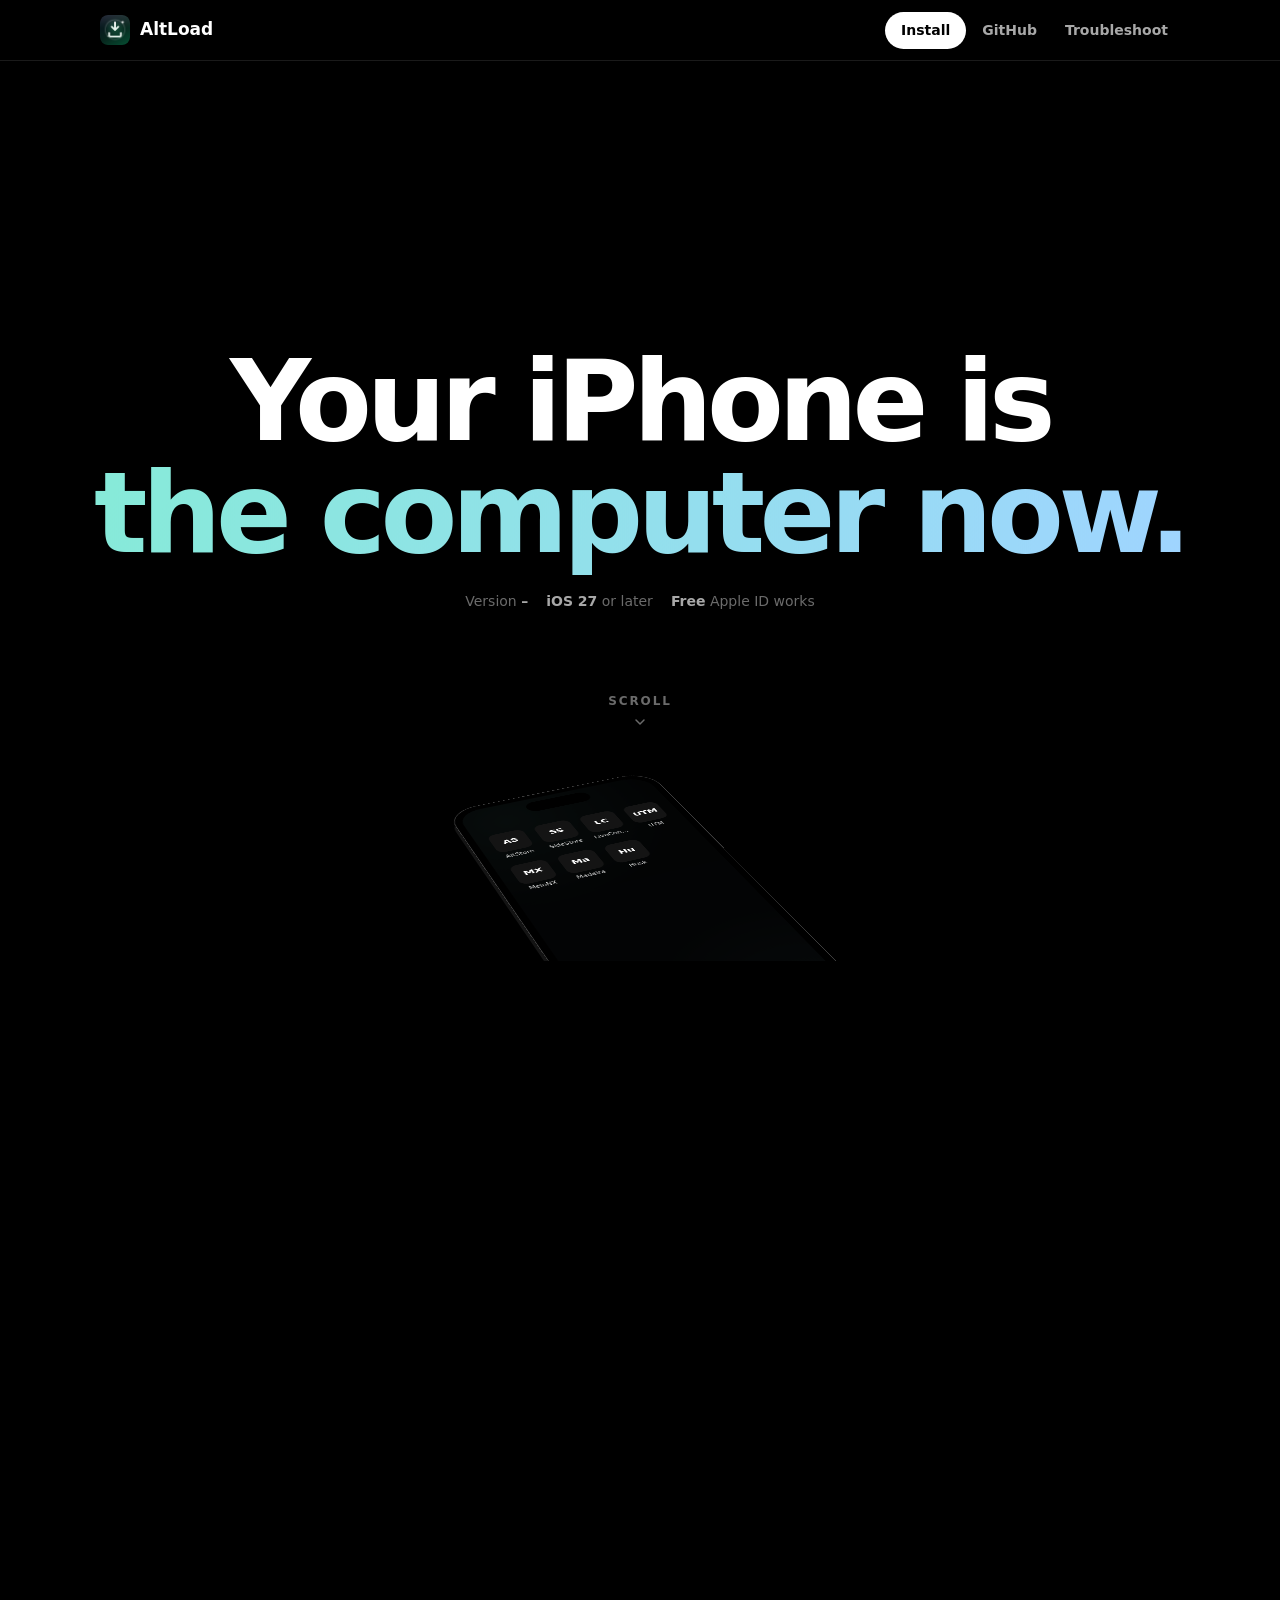
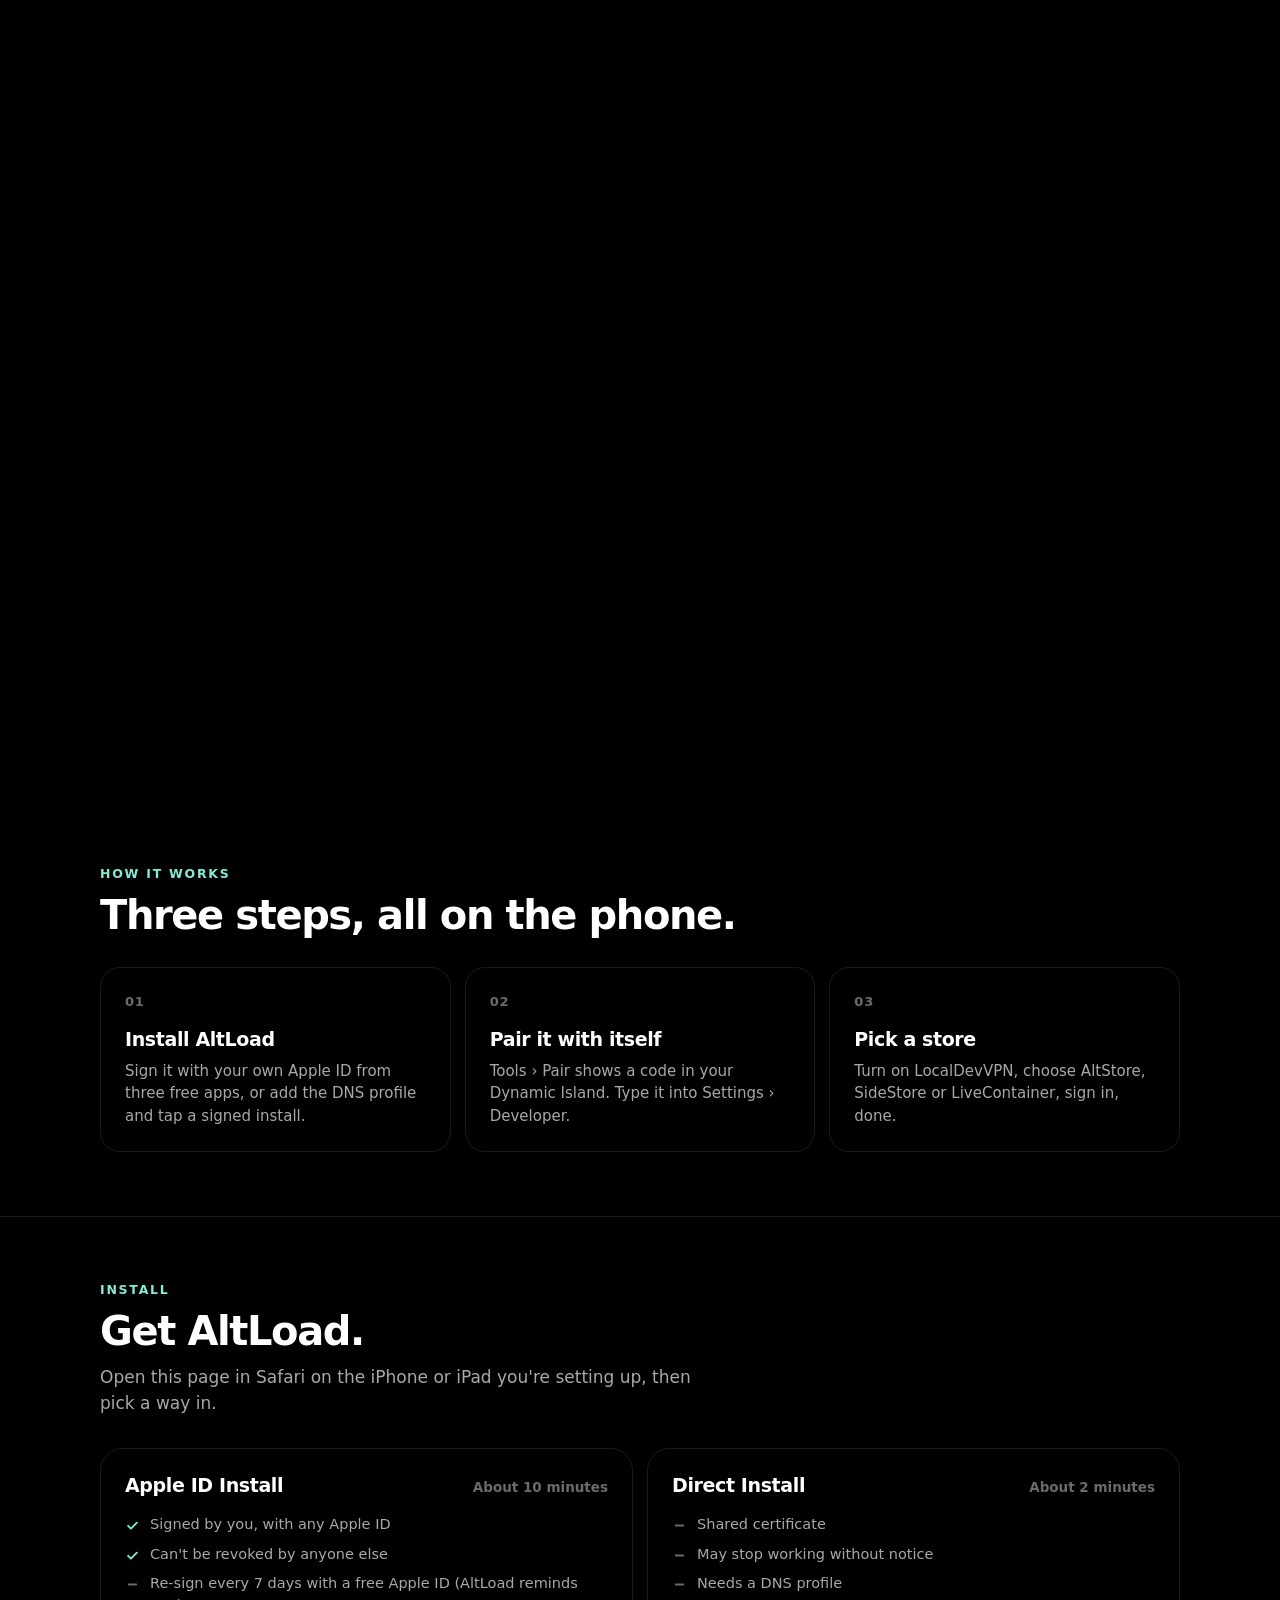
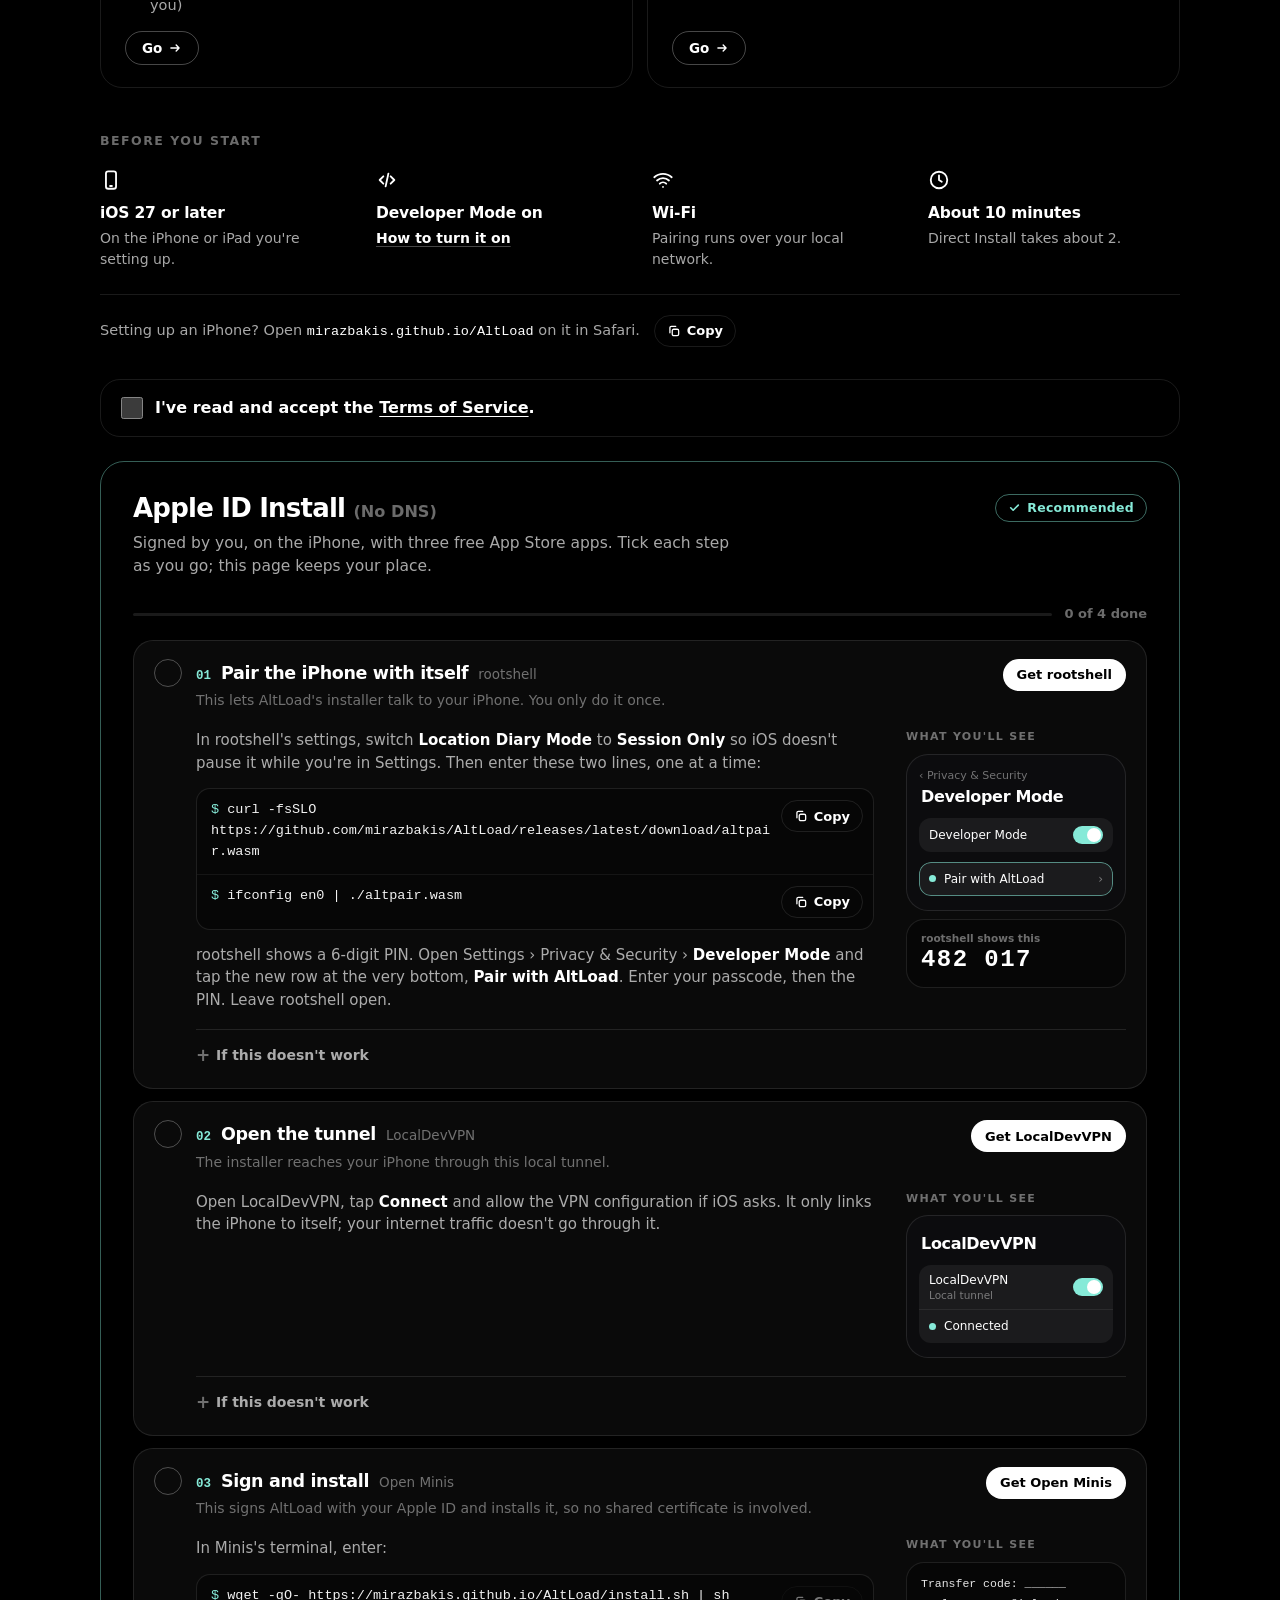
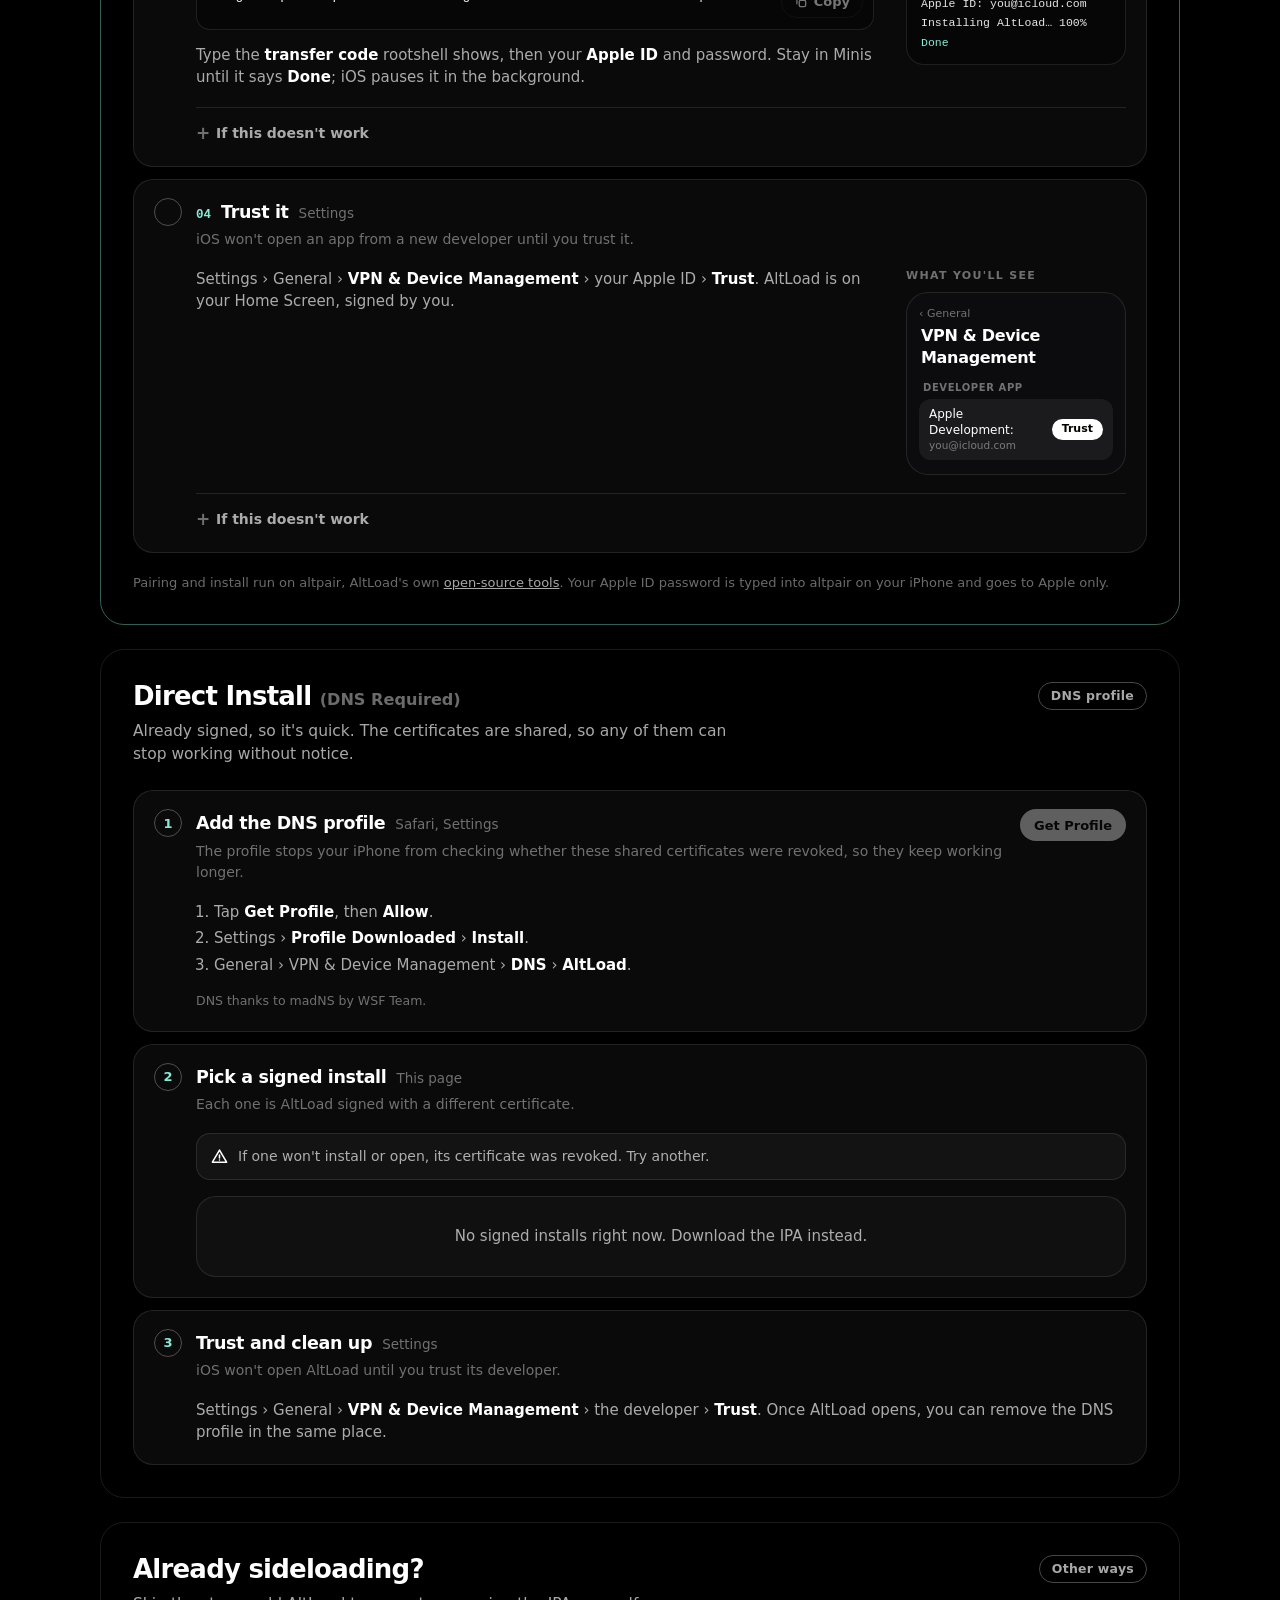
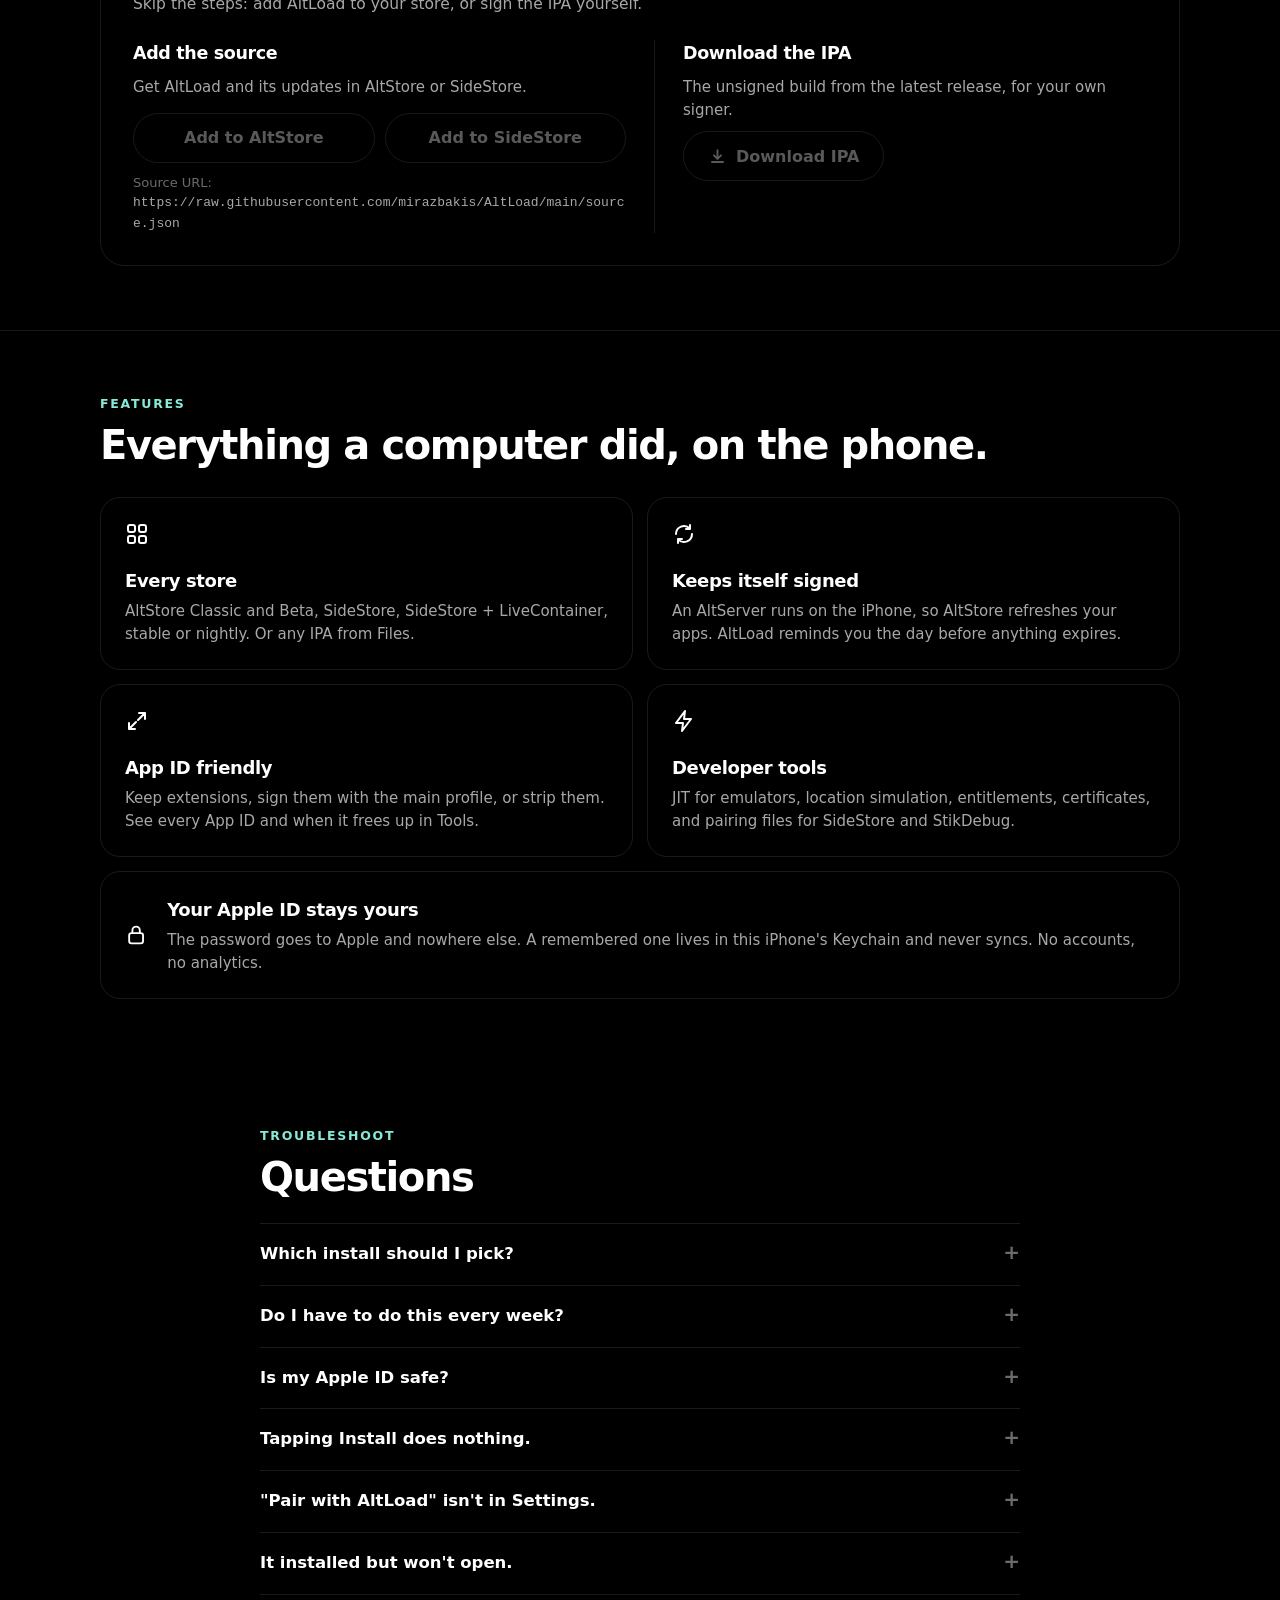
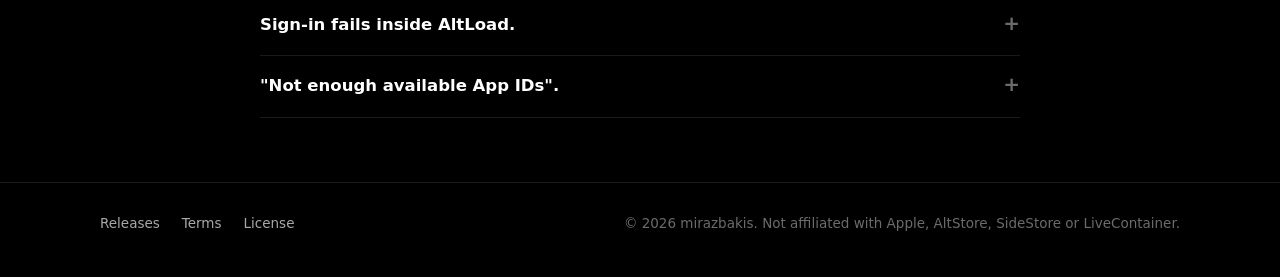
==== site/index.html @ c88eb420 "Automatic refresh, re-sign on revoked certificates, rename altpair Automatic refresh - AltLoad refre" ====
<!DOCTYPE html>
<html lang="en">
<head>
<meta charset="UTF-8">
<meta name="viewport" content="width=device-width, initial-scale=1, viewport-fit=cover">
<title>AltLoad</title>
<meta name="description" content="AltLoad pairs, signs and installs AltStore, SideStore and LiveContainer on your iPhone, with your own Apple ID. No computer.">
<meta property="og:title" content="AltLoad">
<meta property="og:description" content="Your iPhone is the computer now. Sideload AltStore, SideStore and LiveContainer without a Mac or PC.">
<meta property="og:type" content="website">
<meta property="og:image" content="https://mirazbakis.github.io/AltLoad/AltLoad.png">
<meta name="theme-color" content="#000000">
<link rel="icon" type="image/png" href="AltLoad.png">
<link rel="apple-touch-icon" href="AltLoad.png">
<script>
  // Turn on the scroll-driven stage only with JS and without reduced motion; otherwise it stays static.
  if(!(window.matchMedia && matchMedia('(prefers-reduced-motion: reduce)').matches)) document.documentElement.className += ' motion';
</script>
<style>
  :root{
    --bg:#000;
    --bg-2:#000;
    --card:#0a0a0a;
    --card-hi:#101010;
    --edge:rgba(255,255,255,.1);
    --edge-hi:rgba(255,255,255,.28);
    --ink:#fff;
    --ink-2:rgba(255,255,255,.66);
    --ink-3:rgba(255,255,255,.42);
    /* The one accent: a mint that leans blue. Used for small marks only. */
    --mint:#86ead8;
    --blue:#9fd4ff;
    --grad:linear-gradient(100deg,#86ead8 0%,#9fd4ff 100%);
    --btn:#fff;
    --btn-ink:#000;
    --sans:-apple-system,BlinkMacSystemFont,system-ui,"Segoe UI",Roboto,sans-serif;
    color-scheme:dark;
  }
  *{box-sizing:border-box;margin:0;padding:0}
  html{background:var(--bg);scroll-behavior:smooth}
  body{font-family:var(--sans);color:var(--ink);line-height:1.5;-webkit-font-smoothing:antialiased;overflow-x:clip;background:#000}
  a{color:inherit}
  img{display:block}
  .wrap{width:min(1080px,100% - 40px);margin-inline:auto}
  @media (max-width:560px){.wrap{width:calc(100% - 32px)}}

  /* ---- nav ---- */
  .nav{position:sticky;top:0;z-index:10;backdrop-filter:blur(18px) saturate(1.4);-webkit-backdrop-filter:blur(18px) saturate(1.4);
    background:rgba(0,0,0,.78);border-bottom:1px solid var(--edge)}
  .nav .wrap{display:flex;align-items:center;gap:10px;height:60px}
  .brand{display:flex;align-items:center;gap:10px;font-weight:800;font-size:17px;text-decoration:none}
  .brand img{width:30px;height:30px;border-radius:8px}
  .nav nav{margin-left:auto;display:flex;align-items:center;gap:4px}
  .nav nav a{padding:8px 12px;border-radius:99px;font-size:14px;font-weight:600;color:var(--ink-2);text-decoration:none}
  .nav nav a:hover{color:var(--ink);background:var(--card)}
  .nav .go{color:var(--btn-ink);background:var(--btn);padding-inline:16px}
  .nav .go:hover{color:var(--btn-ink);background:var(--btn);opacity:.86}
  /* all three links stay visible; tighter spacing on narrow screens so they fit at 320px */
  @media (max-width:420px){
    .nav nav{gap:2px}
    .nav nav a{padding:7px 9px;font-size:13.5px}
    .nav .go{padding-inline:13px}
    .brand{gap:8px;font-size:16px}
    .brand img{width:26px;height:26px}
  }
  @media (max-width:380px){.brand{font-size:0}}
  #install,#faq{scroll-margin-top:60px}

  /* ---- stage: the scroll-driven phone ad at the top ----
     Static by default (no JS, reduced motion): --p is 1, so everything shows in its
     final state in normal flow. The script adds .motion to <html> and writes --p
     (0 to 1, progress through the stage); then the stage grows tall, the inner
     box pins, and every move below is derived from --p with transform/opacity. */
  .stage{--p:1;--vh:1vh;--pw:min(300px,calc(42 * var(--vh)));--ph:calc(var(--pw) * 2.066);padding:56px 0 72px}
  @supports (height:1svh){.stage{--vh:1svh}}
  @media (max-width:899px){.stage{--pw:clamp(150px,calc(28 * var(--vh)),230px)}}
  @media (prefers-reduced-motion:reduce){.stage{--p:1 !important}}
  .stage-pin{
    /* phases, each 0 to 1: r rise (eased), t title out, w screen wakes, f payoff (eased), h hint out */
    --r0:clamp(0,calc((var(--p) - .10) / .35),1);
    --r:calc(var(--r0) * var(--r0) * (3 - 2 * var(--r0)));
    --t:clamp(0,calc((var(--p) - .10) / .30),1);
    --w:clamp(0,calc((var(--p) - .12) / .25),1);
    --h:clamp(0,calc(1 - var(--p) / .08),1);
    display:flex;flex-direction:column;align-items:center;gap:48px;padding:0 16px}
  .stage-head{text-align:center}
  .stage-title{font-size:clamp(40px,7vw,80px);font-weight:800;letter-spacing:-.05em;line-height:1}
  .stage-title span{background:var(--grad);-webkit-background-clip:text;background-clip:text;color:transparent}
  .stage-head .meta{margin-top:22px}
  .stage-hint{display:none}

  /* the phone: body, side edge, screen, island, status row, wallpaper */
  .phone-wrap{position:relative;width:var(--pw);height:var(--ph);perspective:1400px}
  .phone-shadow{position:absolute;left:6%;right:6%;bottom:-30px;height:44px;border-radius:50%;background:radial-gradient(closest-side,rgba(0,0,0,.75),transparent);
    opacity:calc(.9 - .5 * var(--r));transform:scale(calc(1.3 - .5 * var(--r)))}
  .phone{position:relative;width:100%;height:100%;border-radius:calc(var(--pw) * .1467);background:#000;border:1px solid rgba(255,255,255,.24);transform-style:preserve-3d;
    transform:rotateX(calc((1 - var(--r)) * 58deg)) rotateY(calc(var(--r) * (1 - var(--r)) * -64deg)) rotateZ(calc((1 - var(--r)) * -24deg)) scale(calc(.82 + .18 * var(--r)))}
  .phone::before{content:"";position:absolute;inset:-1px;border-radius:inherit;background:#141414;transform:translateZ(-7px)}
  .screen{position:absolute;inset:10px;border-radius:calc(var(--pw) * .1467 - 10px);overflow:hidden;background:#030404}
  .wall{position:absolute;inset:0;opacity:calc(.18 + .82 * var(--w));
    background:radial-gradient(120% 60% at 20% 8%,rgba(134,234,216,.2),transparent 62%),radial-gradient(110% 60% at 85% 100%,rgba(159,212,255,.17),transparent 62%),#06080a}
  .island{position:absolute;z-index:3;top:calc(var(--pw) * .033);left:50%;width:33%;height:calc(var(--pw) * .09);margin-left:-16.5%;border-radius:99px;background:#000}
  .status{position:absolute;z-index:2;top:calc(var(--pw) * .045);left:0;right:0;display:flex;align-items:center;justify-content:space-between;padding:0 calc(var(--pw) * .085);
    font-size:calc(var(--pw) * .045);font-weight:650;letter-spacing:-.01em;line-height:1;opacity:var(--w)}
  .status svg{height:calc(var(--pw) * .036);width:auto}
  .home-bar{position:absolute;bottom:calc(var(--pw) * .018);left:50%;width:36%;height:4px;margin-left:-18%;border-radius:4px;background:rgba(255,255,255,.55);opacity:var(--w)}

  /* home screen icons; each pops in on its own slice of --p, set by its --i */
  .apps{position:absolute;top:calc(var(--pw) * .25);left:calc(var(--pw) * .06);right:calc(var(--pw) * .06);display:grid;grid-template-columns:repeat(4,minmax(0,1fr));
    gap:calc(var(--pw) * .065) calc(var(--pw) * .05)}
  .app{--k:clamp(0,calc((var(--p) - .35 - var(--i) * .038) / .08),1);display:flex;flex-direction:column;align-items:center;min-width:0;
    opacity:var(--k);transform:scale(calc(.6 + .4 * var(--k)))}
  .ico{display:grid;place-items:center;width:100%;aspect-ratio:1;border-radius:22%;overflow:hidden;background:#141414;color:#fff;font-weight:750;font-size:calc(var(--pw) * .048);letter-spacing:-.02em}
  .ico img{width:100%;height:100%;object-fit:cover}
  .ico.off::after{content:attr(data-n)}
  .app small{display:block;max-width:100%;margin-top:calc(var(--pw) * .018);font-size:calc(var(--pw) * .032);line-height:1.2;color:rgba(255,255,255,.86);
    white-space:nowrap;overflow:hidden;text-overflow:ellipsis}
  .dock{position:absolute;left:calc(var(--pw) * .04);right:calc(var(--pw) * .04);bottom:calc(var(--pw) * .06);height:calc(var(--pw) * .25);display:flex;align-items:center;justify-content:center;
    border-radius:calc(var(--pw) * .09);background:rgba(255,255,255,.07);border:1px solid rgba(255,255,255,.07);opacity:var(--w)}
  .dock .ico{width:calc(var(--pw) * .17)}

  /* motion mode: tall stage, pinned box, everything placed absolutely and driven by --p.
     The nav (60px) overlaps the pin, so vertical centres sit 30px lower. */
  .motion .stage{height:calc(260 * var(--vh));padding:0}
  .motion .stage-pin{display:block;position:sticky;top:0;height:calc(100 * var(--vh));padding:0;overflow:hidden;overflow:clip;
    --y0:calc(50 * var(--vh) - 30px - .1 * var(--ph))}
  .motion .stage-head{position:absolute;z-index:1;left:16px;right:16px;top:calc(43% + 30px);
    transform:translateY(-50%) translateY(calc(var(--t) * -30 * var(--vh))) scale(calc(1 - .45 * var(--t)));opacity:calc(1 - var(--t))}
  .motion .stage-title{font-size:clamp(44px,9vw,112px)}
  .motion .phone-wrap{position:absolute;z-index:2;left:50%;top:calc(50% + 30px);margin:calc(var(--ph) / -2) 0 0 calc(var(--pw) / -2);pointer-events:none;
    transform:translateY(calc((1 - var(--r)) * var(--y0)))}
  .motion .stage-hint{display:flex;flex-direction:column;align-items:center;gap:4px;position:absolute;z-index:3;left:0;right:0;bottom:calc(.36 * var(--ph) + 8px);
    font-size:12px;font-weight:650;letter-spacing:.16em;text-transform:uppercase;color:var(--ink-3);opacity:var(--h);pointer-events:none}
  .stage-hint svg{width:16px;height:16px}
  @media (max-width:899px){.motion .stage{height:calc(240 * var(--vh))}}
  .motion .stage-head{pointer-events:none}

  .btn{display:inline-flex;align-items:center;justify-content:center;gap:9px;min-height:50px;padding:0 24px;border-radius:99px;
    font:700 16px var(--sans);text-decoration:none;cursor:pointer;border:1px solid transparent;transition:filter .15s,transform .15s,border-color .15s,box-shadow .15s}
  .btn svg{width:19px;height:19px}
  .btn:active{transform:scale(.98)}
  .btn-line{color:var(--ink);background:transparent;border-color:var(--edge-hi)}
  .btn-line:hover{border-color:#fff}
  .btn[aria-disabled="true"]{opacity:.35;cursor:not-allowed}
  .meta{display:flex;flex-wrap:wrap;justify-content:center;gap:8px 18px;margin-top:26px;font-size:14px;color:var(--ink-3)}
  .meta b{color:var(--ink-2);font-weight:650}

  /* ---- sections ---- */
  section{padding:64px 0}
  .eyebrow{font-size:12.5px;font-weight:700;letter-spacing:.14em;text-transform:uppercase;color:var(--mint)}
  h2{font-size:clamp(28px,4vw,40px);font-weight:720;letter-spacing:-.035em;line-height:1.08;margin-top:10px}
  .lede{color:var(--ink-2);font-size:17px;max-width:620px;margin-top:12px}

  /* ---- how it works ---- */
  .how{display:grid;grid-template-columns:repeat(3,1fr);gap:14px;margin-top:30px;counter-reset:s}
  @media (max-width:820px){.how{grid-template-columns:1fr}}
  .how li{list-style:none;counter-increment:s;padding:24px;border-radius:20px;border:1px solid var(--edge)}
  .how li::before{content:counter(s,decimal-leading-zero);display:block;font-size:13px;font-weight:700;color:var(--ink-3);letter-spacing:.06em;margin-bottom:14px}
  .how h3{font-size:19px;font-weight:720;letter-spacing:-.02em}
  .how p{color:var(--ink-2);font-size:15px;margin-top:6px}

  /* ---- install ---- */
  .install{border-block:1px solid var(--edge)}
  #apple-id,#direct{scroll-margin-top:76px}
  .sub-h{font-size:12.5px;font-weight:700;letter-spacing:.12em;text-transform:uppercase;color:var(--ink-3)}

  /* the two routes compared, each with a jump link */
  .pick{display:grid;grid-template-columns:repeat(2,minmax(0,1fr));gap:14px;margin-top:32px}
  @media (max-width:720px){.pick{grid-template-columns:1fr}}
  .pk{display:flex;flex-direction:column;gap:14px;padding:22px 24px;border-radius:22px;border:1px solid var(--edge)}
  .pk-h{display:flex;flex-wrap:wrap;align-items:baseline;justify-content:space-between;gap:4px 12px}
  .pk h3{font-size:19px;font-weight:720;letter-spacing:-.02em}
  .pk-t{font-size:13.5px;font-weight:650;color:var(--ink-3)}
  .pk ul{list-style:none;display:grid;gap:8px;font-size:14.5px;color:var(--ink-2)}
  .pk li{display:flex;align-items:flex-start;gap:10px}
  .pk li svg{width:15px;height:15px;flex:none;margin-top:4px;color:var(--ink-3)}
  .pk li.plus svg{color:var(--mint)}
  .pk-go{align-self:flex-start;margin-top:auto;display:inline-flex;align-items:center;gap:6px;height:34px;padding:0 16px;border-radius:99px;
    font-size:13.5px;font-weight:700;text-decoration:none;color:var(--ink);border:1px solid var(--edge-hi);transition:border-color .15s}
  .pk-go:hover{border-color:#fff}
  .pk-go svg{width:14px;height:14px}

  /* before you start: what to have ready */
  .pre{margin-top:44px}
  .pre-list{list-style:none;display:grid;grid-template-columns:repeat(4,minmax(0,1fr));gap:24px;margin-top:18px}
  @media (max-width:900px){.pre-list{grid-template-columns:repeat(2,minmax(0,1fr))}}
  @media (max-width:359px){.pre-list{grid-template-columns:1fr;gap:20px}}
  .pre-list li{display:flex;flex-direction:column;gap:3px;min-width:0}
  .pre-list svg{width:22px;height:22px;margin-bottom:8px}
  .pre-list b{font-size:15.5px;font-weight:700;letter-spacing:-.01em}
  .pre-list span,.pre-list details{font-size:14px;color:var(--ink-2)}
  .pre-list summary{list-style:none;cursor:pointer;width:max-content;max-width:100%;font-weight:650;color:var(--ink);text-decoration:underline;text-decoration-color:var(--edge-hi);text-underline-offset:3px}
  .pre-list summary::-webkit-details-marker{display:none}
  .pre-list details p{margin-top:6px}
  /* only for desktop visitors: the page is meant to be opened on the iPhone */
  .desk{display:none}
  @media (hover:hover) and (min-width:900px){
    .desk{display:flex;flex-wrap:wrap;align-items:center;gap:10px 14px;margin-top:24px;padding-top:20px;border-top:1px solid var(--edge);font-size:14.5px;color:var(--ink-2)}
  }
  .desk code{font:500 13.5px ui-monospace,SFMono-Regular,Menlo,monospace;color:var(--ink);user-select:all;-webkit-user-select:all}

  .agree{display:flex;align-items:center;gap:12px;margin-top:32px;padding:16px 20px;border-radius:20px;cursor:pointer;
    border:1px solid var(--edge);font-weight:600;transition:border-color .2s,box-shadow .2s}
  .agree input{width:22px;height:22px;accent-color:#86ead8;flex:none}
  .agree a{color:var(--ink);font-weight:700;text-underline-offset:3px}
  .agree.nudge{border-color:var(--mint);box-shadow:0 0 0 4px rgba(134,234,216,.14)}

  .copies{list-style:none;display:grid;grid-template-columns:repeat(auto-fill,minmax(min(260px,100%),1fr));gap:12px}
  .copy{display:flex;flex-direction:column;gap:16px;padding:18px;border-radius:20px;background:var(--card-hi);border:1px solid var(--edge);transition:border-color .15s}
  .copy:hover{border-color:var(--edge-hi)}
  .copy .head{display:flex;align-items:flex-start;gap:14px}
  .copy img{width:56px;height:56px;border-radius:14px;flex:none;box-shadow:0 0 0 1px rgba(255,255,255,.06)}
  .copy .t{min-width:0}
  /* App id is the label; it varies in length, so let it wrap on the dots and
     keep the type size steady so no card stands out. */
  .copy .n{font-weight:720;font-size:16px;letter-spacing:-.01em;line-height:1.25;overflow-wrap:anywhere;word-break:break-word}
  .copy .v{font-size:14px;color:var(--ink-3);margin-top:2px}
  .get{display:flex;align-items:center;justify-content:center;gap:8px;min-height:46px;margin-top:auto;border-radius:99px;font-size:15.5px;font-weight:750;
    text-decoration:none;color:var(--btn-ink);background:var(--btn);transition:opacity .15s,transform .15s}
  .get svg{width:18px;height:18px}
  .get:hover{opacity:.88}
  .get:active{transform:scale(.98)}
  .get[aria-disabled="true"]{opacity:.3;cursor:not-allowed}
  .copy.empty{grid-column:1/-1;align-items:center;color:var(--ink-2);padding:28px}
  .notice{display:flex;gap:10px;align-items:flex-start;padding:12px 14px;border-radius:14px;font-size:14px;color:var(--ink-2);
    background:rgba(255,255,255,.04);border:1px solid var(--edge)}
  .notice svg{width:17px;height:17px;flex:none;color:var(--ink);margin-top:2px}
  @media (max-width:420px){.copy{padding:16px}}

  /* ---- install methods ---- */
  .method{margin-top:24px;border-radius:24px;padding:32px;border:1px solid var(--edge)}
  .method-head{display:flex;flex-wrap:wrap;align-items:flex-start;gap:8px 16px}
  .method-head .mh{flex:1 1 320px;min-width:0}
  .method-head h3{font-size:clamp(21px,3vw,26px);font-weight:760;letter-spacing:-.03em;line-height:1.15}
  .method-head h3 small{font-size:.62em;font-weight:700;letter-spacing:0;color:var(--ink-3);white-space:nowrap}
  .method-head p{color:var(--ink-2);font-size:15.5px;margin-top:8px;max-width:600px}
  .tag{display:inline-flex;align-items:center;gap:6px;height:28px;padding:0 12px;border-radius:99px;font-size:12.5px;font-weight:800;letter-spacing:.02em;white-space:nowrap}
  .tag svg{width:13px;height:13px}
  .tag-new{color:var(--mint);border:1px solid rgba(134,234,216,.45)}
  .tag-dns,.tag-alt{color:var(--ink-2);border:1px solid var(--edge-hi)}
  /* The recommended route is the only card with an accent edge. */
  .method.prime{border-color:rgba(134,234,216,.4)}

  /* steps: Apple ID Install is a checklist (.stp, ticked off as you go); Direct Install
     uses the same layout with a plain number (.dstp) */
  .prog{display:flex;align-items:center;gap:12px;margin-top:26px;font-size:13px;font-weight:650;color:var(--ink-3)}
  .prog-bar{flex:1;height:3px;border-radius:3px;background:var(--edge);overflow:hidden}
  .prog-bar i{display:block;height:100%;width:0;border-radius:3px;background:var(--mint);transition:width .3s}
  .steps,.dsteps{list-style:none;margin-top:16px;display:grid;gap:12px}
  .dsteps{margin-top:24px}
  .stp,.dstp{border:1px solid var(--edge);border-radius:20px;background:var(--card);transition:border-color .2s,background .2s}
  .stp-top{display:flex;align-items:flex-start;gap:14px;padding:18px 20px}
  .tick,.num{flex:none;width:28px;height:28px;border-radius:50%;display:grid;place-items:center;border:1.5px solid var(--edge-hi)}
  .tick{cursor:pointer;color:transparent;background:transparent;transition:background .15s,border-color .15s,color .15s}
  .tick svg{width:14px;height:14px}
  .tick:hover{border-color:#fff}
  .num{font-size:13px;font-weight:750;color:var(--mint)}
  .stp-h{flex:1;min-width:0;display:flex;flex-wrap:wrap;align-items:baseline;gap:2px 10px;padding-top:1px}
  .idx{font:600 12.5px ui-monospace,SFMono-Regular,Menlo,monospace;color:var(--mint)}
  .stp-h h4{font-size:17.5px;font-weight:720;letter-spacing:-.02em}
  .where{font-size:13.5px;color:var(--ink-3)}
  .why{flex-basis:100%;font-size:14px;color:var(--ink-3);margin-top:2px}
  .getapp{flex:none;height:32px;padding:0 14px;border-radius:99px;display:grid;place-items:center;font-size:13px;font-weight:700;text-decoration:none;color:#000;background:#fff;white-space:nowrap}
  .getapp:hover{opacity:.88}
  .getapp[aria-disabled="true"]{opacity:.35;cursor:not-allowed}
  .count{flex:none;margin-top:5px;font-size:13px;font-weight:700;color:var(--ink-3);white-space:nowrap}
  .stp-body{padding:0 20px 20px 62px;display:grid;gap:16px}
  .stp-main{display:grid;gap:14px;min-width:0;align-content:start}
  .stp-body p,.stp-body li{color:var(--ink-2);font-size:15px}
  .stp-body b{color:var(--ink);font-weight:650}
  .flow{margin-left:18px;display:grid;gap:4px}
  .credit{font-size:12.5px !important;color:var(--ink-3) !important}
  .stp.done{background:transparent}
  .stp.done .tick{color:#000;background:var(--mint);border-color:var(--mint)}
  .stp.done .stp-body,.stp.done .getapp,.stp.done .why{display:none}
  .stp.done h4{color:var(--ink-3);text-decoration:line-through;text-decoration-thickness:1px}
  /* text on the left, "What you'll see" on the right; the fixes run underneath both */
  @media (min-width:900px){
    .stp-body.duo{grid-template-columns:minmax(0,1fr) 220px;column-gap:32px;row-gap:18px}
    .duo .trouble{grid-column:1/-1}
  }
  @media (max-width:560px){
    .stp-top{flex-wrap:wrap;padding:16px}
    .stp-h{flex-basis:calc(100% - 42px)}
    .getapp,.count{margin:4px 0 0 42px}
    .stp-body{padding:0 16px 18px}
  }

  /* "What you'll see": simplified drawings of the iOS screen for each step */
  .shot{width:220px;max-width:100%;display:grid;gap:8px;align-content:start}
  .shot-cap{font-size:11px;font-weight:700;letter-spacing:.12em;text-transform:uppercase;color:var(--ink-3)}
  .scr{padding:14px 12px;border-radius:22px;background:#0c0c0e;border:1px solid var(--edge);font-size:12px;line-height:1.35;overflow-wrap:anywhere}
  .scr-back{font-size:11px;color:var(--ink-3)}
  .scr-t{font-size:16px;font-weight:750;letter-spacing:-.02em;margin:3px 2px 10px}
  .grp-h{font-size:10px;font-weight:600;letter-spacing:.06em;text-transform:uppercase;color:var(--ink-3);margin:12px 4px 5px}
  .grp{border-radius:12px;background:#1b1b1d;overflow:hidden}
  .grp + .grp{margin-top:10px}
  .row{display:flex;align-items:center;gap:8px;min-height:34px;padding:7px 10px}
  .row + .row{border-top:1px solid rgba(255,255,255,.07)}
  .row small{display:block;font-size:10.5px;color:var(--ink-3)}
  .row.hi{border-radius:12px;box-shadow:inset 0 0 0 1px rgba(134,234,216,.55)}
  .dot{flex:none;width:7px;height:7px;border-radius:50%;background:var(--mint)}
  .chev{margin-left:auto;color:var(--ink-3)}
  .tog{position:relative;flex:none;margin-left:auto;width:30px;height:18px;border-radius:99px;background:var(--mint)}
  .tog::after{content:"";position:absolute;top:2px;right:2px;width:14px;height:14px;border-radius:50%;background:#fff}
  .trust{flex:none;margin-left:auto;padding:3px 10px;border-radius:99px;background:#fff;color:#000;font-size:11px;font-weight:700}
  .tile{display:grid;gap:2px;padding:12px 14px;border-radius:18px;background:#060606;border:1px solid var(--edge);
    font:500 11.5px/1.55 ui-monospace,SFMono-Regular,Menlo,monospace;color:#e6e6e6;overflow-wrap:anywhere}
  .tile b{font-size:24px;font-weight:600;letter-spacing:.06em;line-height:1.2;color:#fff}
  .tile small{font:600 10.5px var(--sans);color:var(--ink-3)}
  .tile .ok{color:var(--mint)}

  /* "If this doesn't work": a few concrete fixes per step */
  .trouble{border-top:1px solid var(--edge);padding-top:14px}
  .trouble summary{list-style:none;cursor:pointer;display:inline-flex;align-items:center;gap:8px;font-size:14px;font-weight:650;color:var(--ink-2)}
  .trouble summary::-webkit-details-marker{display:none}
  .trouble summary::before{content:"+";width:12px;color:var(--ink-3);font-size:17px;line-height:1}
  .trouble[open] summary::before{content:"–"}
  .trouble summary:hover{color:var(--ink)}
  .trouble ul{list-style:none;display:grid;gap:12px;margin-top:14px}
  .trouble li{font-size:14px !important;padding-left:14px;border-left:1px solid var(--edge-hi)}
  .trouble li b{display:block}

  /* a terminal line with its own Copy */
  .term{border-radius:14px;background:#060606;border:1px solid var(--edge);overflow:hidden}
  .cmd{display:flex;align-items:flex-start;gap:10px;padding:11px 10px 11px 14px}
  .cmd + .cmd{border-top:1px solid rgba(255,255,255,.06)}
  .cmd code{flex:1;min-width:0;font:500 13.5px/1.55 ui-monospace,SFMono-Regular,Menlo,monospace;color:#f2f2f2;overflow-wrap:anywhere;user-select:all;-webkit-user-select:all}
  .cmd code::before{content:"$ ";color:var(--mint);user-select:none;-webkit-user-select:none}
  .cp{flex:none;display:inline-flex;align-items:center;gap:6px;height:32px;padding:0 12px;border-radius:99px;cursor:pointer;
    font:650 13px var(--sans);color:var(--ink);background:transparent;border:1px solid var(--edge);transition:background .15s,border-color .15s,color .15s}
  .cp svg{width:14px;height:14px}
  .cp:hover{border-color:var(--edge-hi)}
  .cp.done{color:#000;background:#fff;border-color:transparent}
  .cp[aria-disabled="true"]{opacity:.45;cursor:not-allowed}
  .fine{font-size:13px;color:var(--ink-3);margin-top:20px}
  .fine a{color:var(--ink-2)}

  /* already sideloading: two plain columns split by a hairline */
  .alts{display:grid;grid-template-columns:repeat(2,minmax(0,1fr));gap:28px;margin-top:24px}
  .alt{display:flex;flex-direction:column;align-items:flex-start;gap:10px;min-width:0}
  .alt + .alt{padding-left:28px;border-left:1px solid var(--edge)}
  .alt h4{font-size:17.5px;font-weight:720;letter-spacing:-.02em}
  .alt p{color:var(--ink-2);font-size:15px}
  .alt .src-url{font-size:13px;color:var(--ink-3);overflow-wrap:anywhere}
  .src-url code{color:var(--ink-2);user-select:all}
  .src-row{align-self:stretch;display:grid;grid-template-columns:1fr 1fr;gap:10px;margin-top:4px}
  @media (max-width:760px){
    .alts{grid-template-columns:1fr}
    .alt + .alt{padding:28px 0 0;border-left:0;border-top:1px solid var(--edge)}
  }
  @media (max-width:520px){.src-row{grid-template-columns:1fr}}
  @media (max-width:560px){.method{padding:22px 16px;border-radius:20px}}
  @media (max-width:420px){
    .cmd{flex-direction:column;gap:8px}
    .cp{align-self:flex-end}
  }
  @media (prefers-reduced-motion:reduce){.pk-go,.dstp{transition:none}}

  /* ---- features ---- */
  .feats{display:grid;grid-template-columns:repeat(2,1fr);gap:14px;margin-top:30px}
  @media (max-width:720px){.feats{grid-template-columns:1fr}}
  .feat{padding:24px;border-radius:20px;border:1px solid var(--edge)}
  .feat svg{width:24px;height:24px;color:var(--ink)}
  .feat h3{font-size:18px;font-weight:720;letter-spacing:-.02em;margin-top:14px}
  .feat p{color:var(--ink-2);font-size:15px;margin-top:6px}
  .feat.wide{grid-column:1/-1;display:flex;gap:20px;align-items:center}
  .feat.wide h3{margin-top:0}
  @media (max-width:720px){.feat.wide{flex-direction:column;align-items:flex-start}}

  /* ---- faq ---- */
  .faq{max-width:760px}
  .faq details{border-bottom:1px solid var(--edge)}
  .faq details:first-of-type{border-top:1px solid var(--edge);margin-top:24px}
  .faq summary{list-style:none;cursor:pointer;padding:18px 0;font-weight:700;font-size:16.5px;display:flex;justify-content:space-between;gap:16px}
  .faq summary::-webkit-details-marker{display:none}
  .faq summary::after{content:"+";color:var(--ink-3);font-size:20px;line-height:1}
  .faq details[open] summary::after{content:"–"}
  .faq p{color:var(--ink-2);padding:0 0 18px;font-size:15px}

  footer{border-top:1px solid var(--edge);padding:30px 0 46px;font-size:13.5px;color:var(--ink-3)}
  footer .wrap{display:flex;flex-wrap:wrap;gap:10px 22px;align-items:center}
  footer a{color:var(--ink-2);text-decoration:none}
  footer a:hover{color:var(--ink)}
  footer span{margin-left:auto}
  @media (max-width:640px){footer span{margin-left:0;flex-basis:100%}}
</style>
</head>
<body>

<header class="nav">
  <div class="wrap">
    <a class="brand" href="./"><img src="AltLoad.png" alt="">AltLoad</a>
    <nav>
      <a class="go" href="#install">Install</a>
      <a href="https://github.com/mirazbakis/AltLoad">GitHub</a>
      <a href="#faq">Troubleshoot</a>
    </nav>
  </div>
</header>

<main>
  <section class="stage" id="top">
    <div class="stage-pin">
      <div class="stage-head">
        <h1 class="stage-title">Your iPhone is<br><span>the computer now.</span></h1>
        <div class="meta"><span>Version <b id="ver">–</b></span><span><b>iOS 27</b> or later</span><span><b>Free</b> Apple ID works</span></div>
      </div>

      <div class="phone-wrap" aria-hidden="true">
        <div class="phone-shadow"></div>
        <div class="phone">
          <div class="screen">
            <div class="wall"></div>
            <div class="island"></div>
            <div class="status"><span>9:41</span>
              <svg viewBox="0 0 46 12" fill="#fff"><rect x="0" y="8" width="3" height="4" rx="1"/><rect x="5" y="5.5" width="3" height="6.5" rx="1"/><rect x="10" y="3" width="3" height="9" rx="1"/><rect x="15" y="0" width="3" height="12" rx="1"/><rect x="23.5" y=".5" width="19" height="11" rx="3" fill="none" stroke="#fff" stroke-opacity=".45"/><rect x="25.5" y="2.5" width="13" height="7" rx="1.5"/><rect x="43.5" y="4" width="1.8" height="4" rx=".9" fill-opacity=".45"/></svg>
            </div>
            <div class="apps">
              <div class="app" style="--i:1"><span class="ico" data-n="AS"><img src="https://user-images.githubusercontent.com/705880/65270980-1eb96f80-dad1-11e9-9367-78ccd25ceb02.png" alt="" loading="lazy" decoding="async" referrerpolicy="no-referrer" onerror="this.parentNode.className+=' off';this.remove()"></span><small>AltStore</small></div>
              <div class="app" style="--i:2"><span class="ico" data-n="SS"><img src="https://apps.sidestore.io/apps/sidestore/v0.1.1/icon.png" alt="" loading="lazy" decoding="async" referrerpolicy="no-referrer" onerror="this.parentNode.className+=' off';this.remove()"></span><small>SideStore</small></div>
              <div class="app" style="--i:3"><span class="ico" data-n="LC"><img src="https://raw.githubusercontent.com/LiveContainer/LiveContainer/main/Resources/Assets.xcassets/AppIcon.appiconset/AppIcon1024.png" alt="" loading="lazy" decoding="async" referrerpolicy="no-referrer" onerror="this.parentNode.className+=' off';this.remove()"></span><small>LiveContainer</small></div>
              <div class="app" style="--i:4"><span class="ico" data-n="UTM"><img src="https://raw.githubusercontent.com/utmapp/UTM/main/Platform/Assets.xcassets/AppIcon.appiconset/icon_60pt@3x.png" alt="" loading="lazy" decoding="async" referrerpolicy="no-referrer" onerror="this.parentNode.className+=' off';this.remove()"></span><small>UTM</small></div>
              <div class="app" style="--i:5"><span class="ico" data-n="MX"><img src="https://starforgejo.dev/api/v1/repos/projects/MeloNX/raw/src/MeloNX/MeloNX/Assets/Assets.xcassets/AppIcon.appiconset/nxgradientpng.png?ref=master" alt="" loading="lazy" decoding="async" referrerpolicy="no-referrer" onerror="this.parentNode.className+=' off';this.remove()"></span><small>MeloNX</small></div>
              <div class="app" style="--i:6"><span class="ico" data-n="Ma"><img src="https://raw.githubusercontent.com/willfaust/Madeira/HEAD/app/Madeira/Assets.xcassets/AppIcon.appiconset/AppIcon-1024.png" alt="" loading="lazy" decoding="async" referrerpolicy="no-referrer" onerror="this.parentNode.className+=' off';this.remove()"></span><small>Madeira</small></div>
              <div class="app" style="--i:7"><span class="ico" data-n="Hu"><img src="https://raw.githubusercontent.com/Leviidev/Husk/main/src/app/Husk/Assets.xcassets/AppIcon.appiconset/Icon-Default.png" alt="" loading="lazy" decoding="async" referrerpolicy="no-referrer" onerror="this.parentNode.className+=' off';this.remove()"></span><small>Husk</small></div>
            </div>
            <div class="dock">
              <div class="app" style="--i:0"><span class="ico" data-n="AL"><img src="AltLoad.png" alt="" decoding="async" onerror="this.parentNode.className+=' off';this.remove()"></span></div>
            </div>
            <div class="home-bar"></div>
          </div>
        </div>
      </div>

      <div class="stage-hint" aria-hidden="true">Scroll
        <svg viewBox="0 0 24 24" fill="none" stroke="currentColor" stroke-width="2.2" stroke-linecap="round" stroke-linejoin="round"><path d="m6 9 6 6 6-6"/></svg></div>
    </div>
  </section>

  <section>
    <div class="wrap">
      <div class="eyebrow">How it works</div>
      <h2>Three steps, all on the phone.</h2>
      <ol class="how">
        <li><h3>Install AltLoad</h3><p>Sign it with your own Apple ID from three free apps, or add the DNS profile and tap a signed install.</p></li>
        <li><h3>Pair it with itself</h3><p>Tools › Pair shows a code in your Dynamic Island. Type it into Settings › Developer.</p></li>
        <li><h3>Pick a store</h3><p>Turn on LocalDevVPN, choose AltStore, SideStore or LiveContainer, sign in, done.</p></li>
      </ol>
    </div>
  </section>

  <section class="install" id="install">
    <div class="wrap">
      <div class="eyebrow">Install</div>
      <h2>Get AltLoad.</h2>
      <p class="lede">Open this page in Safari on the iPhone or iPad you're setting up, then pick a way in.</p>

      <!-- The two routes side by side, each linking to its steps. -->
      <div class="pick">
        <div class="pk">
          <div class="pk-h"><h3>Apple ID Install</h3><span class="pk-t">About 10 minutes</span></div>
          <ul>
            <li class="plus"><svg viewBox="0 0 24 24" fill="none" stroke="currentColor" stroke-width="3" stroke-linecap="round" stroke-linejoin="round"><path d="m5 12.5 4.5 4.5L19 7.5"/></svg>Signed by you, with any Apple ID</li>
            <li class="plus"><svg viewBox="0 0 24 24" fill="none" stroke="currentColor" stroke-width="3" stroke-linecap="round" stroke-linejoin="round"><path d="m5 12.5 4.5 4.5L19 7.5"/></svg>Can't be revoked by anyone else</li>
            <li><svg viewBox="0 0 24 24" fill="none" stroke="currentColor" stroke-width="3" stroke-linecap="round"><path d="M6 12h12"/></svg>Re-sign every 7 days with a free Apple ID (AltLoad reminds you)</li>
          </ul>
          <a class="pk-go" href="#apple-id">Go<svg viewBox="0 0 24 24" fill="none" stroke="currentColor" stroke-width="2.4" stroke-linecap="round" stroke-linejoin="round"><path d="M5 12h14m-5-5 5 5-5 5"/></svg></a>
        </div>
        <div class="pk">
          <div class="pk-h"><h3>Direct Install</h3><span class="pk-t">About 2 minutes</span></div>
          <ul>
            <li><svg viewBox="0 0 24 24" fill="none" stroke="currentColor" stroke-width="3" stroke-linecap="round"><path d="M6 12h12"/></svg>Shared certificate</li>
            <li><svg viewBox="0 0 24 24" fill="none" stroke="currentColor" stroke-width="3" stroke-linecap="round"><path d="M6 12h12"/></svg>May stop working without notice</li>
            <li><svg viewBox="0 0 24 24" fill="none" stroke="currentColor" stroke-width="3" stroke-linecap="round"><path d="M6 12h12"/></svg>Needs a DNS profile</li>
          </ul>
          <a class="pk-go" href="#direct">Go<svg viewBox="0 0 24 24" fill="none" stroke="currentColor" stroke-width="2.4" stroke-linecap="round" stroke-linejoin="round"><path d="M5 12h14m-5-5 5 5-5 5"/></svg></a>
        </div>
      </div>

      <!-- What to have ready before either route. -->
      <div class="pre">
        <h3 class="sub-h">Before you start</h3>
        <ul class="pre-list">
          <li><svg viewBox="0 0 24 24" fill="none" stroke="currentColor" stroke-width="2" stroke-linecap="round" stroke-linejoin="round"><rect x="6.5" y="2.5" width="11" height="19" rx="2.5"/><path d="M11 18.5h2"/></svg>
            <b>iOS 27 or later</b><span>On the iPhone or iPad you're setting up.</span></li>
          <li><svg viewBox="0 0 24 24" fill="none" stroke="currentColor" stroke-width="2" stroke-linecap="round" stroke-linejoin="round"><path d="m8 8-4 4 4 4M16 8l4 4-4 4M13.5 5l-3 14"/></svg>
            <b>Developer Mode on</b>
            <details><summary>How to turn it on</summary><p>Settings › Privacy &amp; Security › Developer Mode › On, then restart and confirm.</p></details></li>
          <li><svg viewBox="0 0 24 24" fill="none" stroke="currentColor" stroke-width="2" stroke-linecap="round" stroke-linejoin="round"><path d="M2.5 9a14 14 0 0 1 19 0M5.5 12.5a9.5 9.5 0 0 1 13 0M8.5 16a5 5 0 0 1 7 0"/><path d="M12 19.5h.01"/></svg>
            <b>Wi-Fi</b><span>Pairing runs over your local network.</span></li>
          <li><svg viewBox="0 0 24 24" fill="none" stroke="currentColor" stroke-width="2" stroke-linecap="round" stroke-linejoin="round"><circle cx="12" cy="12" r="9"/><path d="M12 7v5l3 2"/></svg>
            <b>About 10 minutes</b><span>Direct Install takes about 2.</span></li>
        </ul>
        <p class="desk"><span>Setting up an iPhone? Open <code>mirazbakis.github.io/AltLoad</code> on it in Safari.</span><button type="button" class="cp" aria-label="Copy link"><svg viewBox="0 0 24 24" fill="none" stroke="currentColor" stroke-width="2.2" stroke-linecap="round" stroke-linejoin="round"><rect x="9" y="9" width="11" height="11" rx="2.5"/><path d="M5 15V6.5A2.5 2.5 0 0 1 7.5 4H15"/></svg><span>Copy</span></button></p>
      </div>

      <label class="agree" id="tosRow">
        <input type="checkbox" id="tos">
        <span>I've read and accept the <a href="terms.html">Terms of Service</a>.</span>
      </label>

      <!-- Route 1: signed on the iPhone with the owner's Apple ID. -->
      <div class="method prime" id="apple-id">
        <div class="method-head">
          <div class="mh">
            <h3>Apple ID Install <small>(No DNS)</small></h3>
            <p>Signed by you, on the iPhone, with three free App Store apps. Tick each step as you go; this page keeps your place.</p>
          </div>
          <span class="tag tag-new"><svg viewBox="0 0 24 24" fill="none" stroke="currentColor" stroke-width="3" stroke-linecap="round" stroke-linejoin="round"><path d="m5 12.5 4.5 4.5L19 7.5"/></svg>Recommended</span>
        </div>

        <div class="prog" aria-live="polite"><span class="prog-bar"><i id="progFill"></i></span><span id="progText">0 of 4 done</span></div>
        <ol class="steps" id="steps">
          <li class="stp" data-step="1">
            <div class="stp-top">
              <button type="button" class="tick" aria-pressed="false" aria-label="Mark step 1 done"><svg viewBox="0 0 24 24" fill="none" stroke="currentColor" stroke-width="3" stroke-linecap="round" stroke-linejoin="round"><path d="m5 12.5 4.5 4.5L19 7.5"/></svg></button>
              <div class="stp-h"><span class="idx">01</span><h4>Pair the iPhone with itself</h4><span class="where">rootshell</span>
                <p class="why">This lets AltLoad's installer talk to your iPhone. You only do it once.</p></div>
              <a class="getapp" href="https://apps.apple.com/app/rootshell-local-terminal-ssh/id6755794662" target="_blank" rel="noopener">Get rootshell</a>
            </div>
            <div class="stp-body duo">
              <div class="stp-main">
                <p>In rootshell's settings, switch <b>Location Diary Mode</b> to <b>Session Only</b> so iOS doesn't pause it while you're in Settings. Then enter these two lines, one at a time:</p>
                <div class="term">
                  <div class="cmd"><code>curl -fsSLO https://github.com/mirazbakis/AltLoad/releases/latest/download/altpair.wasm</code><button type="button" class="cp" aria-label="Copy command"><svg viewBox="0 0 24 24" fill="none" stroke="currentColor" stroke-width="2.2" stroke-linecap="round" stroke-linejoin="round"><rect x="9" y="9" width="11" height="11" rx="2.5"/><path d="M5 15V6.5A2.5 2.5 0 0 1 7.5 4H15"/></svg><span>Copy</span></button></div>
                  <div class="cmd"><code>ifconfig en0 | ./altpair.wasm</code><button type="button" class="cp" aria-label="Copy command"><svg viewBox="0 0 24 24" fill="none" stroke="currentColor" stroke-width="2.2" stroke-linecap="round" stroke-linejoin="round"><rect x="9" y="9" width="11" height="11" rx="2.5"/><path d="M5 15V6.5A2.5 2.5 0 0 1 7.5 4H15"/></svg><span>Copy</span></button></div>
                </div>
                <p>rootshell shows a 6-digit PIN. Open Settings › Privacy &amp; Security › <b>Developer Mode</b> and tap the new row at the very bottom, <b>Pair with AltLoad</b>. Enter your passcode, then the PIN. Leave rootshell open.</p>
              </div>
              <div class="shot" aria-hidden="true">
                <div class="shot-cap">What you'll see</div>
                <div class="scr">
                  <div class="scr-back">‹ Privacy &amp; Security</div>
                  <div class="scr-t">Developer Mode</div>
                  <div class="grp"><div class="row">Developer Mode<span class="tog"></span></div></div>
                  <div class="grp"><div class="row hi"><i class="dot"></i>Pair with AltLoad<span class="chev">›</span></div></div>
                </div>
                <div class="tile"><small>rootshell shows this</small><b>482 017</b></div>
              </div>
              <details class="trouble"><summary>If this doesn't work</summary>
                <ul>
                  <li><b>Pair with AltLoad doesn't appear.</b>Check Developer Mode is on and the iPhone is on Wi-Fi, then run the two lines again and reopen Settings.</li>
                  <li><b>The PIN was rejected.</b>Run <code>./altpair.wasm</code> again for a new PIN; each one works once.</li>
                  <li><b>rootshell stopped.</b>Set Location Diary Mode to Session Only and allow Local Network access, then start again.</li>
                </ul>
              </details>
            </div>
          </li>
          <li class="stp" data-step="2">
            <div class="stp-top">
              <button type="button" class="tick" aria-pressed="false" aria-label="Mark step 2 done"><svg viewBox="0 0 24 24" fill="none" stroke="currentColor" stroke-width="3" stroke-linecap="round" stroke-linejoin="round"><path d="m5 12.5 4.5 4.5L19 7.5"/></svg></button>
              <div class="stp-h"><span class="idx">02</span><h4>Open the tunnel</h4><span class="where">LocalDevVPN</span>
                <p class="why">The installer reaches your iPhone through this local tunnel.</p></div>
              <a class="getapp" href="https://apps.apple.com/app/id6755608044" target="_blank" rel="noopener">Get LocalDevVPN</a>
            </div>
            <div class="stp-body duo">
              <div class="stp-main">
                <p>Open LocalDevVPN, tap <b>Connect</b> and allow the VPN configuration if iOS asks. It only links the iPhone to itself; your internet traffic doesn't go through it.</p>
              </div>
              <div class="shot" aria-hidden="true">
                <div class="shot-cap">What you'll see</div>
                <div class="scr">
                  <div class="scr-t">LocalDevVPN</div>
                  <div class="grp">
                    <div class="row"><span>LocalDevVPN<small>Local tunnel</small></span><span class="tog"></span></div>
                    <div class="row"><i class="dot"></i>Connected</div>
                  </div>
                </div>
              </div>
              <details class="trouble"><summary>If this doesn't work</summary>
                <ul>
                  <li><b>LocalDevVPN won't connect.</b>Open it, remove the VPN configuration, add it again and tap Connect.</li>
                  <li><b>Another VPN is on.</b>Turn it off; iOS runs one VPN at a time.</li>
                </ul>
              </details>
            </div>
          </li>
          <li class="stp" data-step="3">
            <div class="stp-top">
              <button type="button" class="tick" aria-pressed="false" aria-label="Mark step 3 done"><svg viewBox="0 0 24 24" fill="none" stroke="currentColor" stroke-width="3" stroke-linecap="round" stroke-linejoin="round"><path d="m5 12.5 4.5 4.5L19 7.5"/></svg></button>
              <div class="stp-h"><span class="idx">03</span><h4>Sign and install</h4><span class="where">Open Minis</span>
                <p class="why">This signs AltLoad with your Apple ID and installs it, so no shared certificate is involved.</p></div>
              <a class="getapp" href="https://apps.apple.com/app/id6759188481" target="_blank" rel="noopener">Get Open Minis</a>
            </div>
            <div class="stp-body duo">
              <div class="stp-main">
                <p>In Minis's terminal, enter:</p>
                <div class="term">
                  <div class="cmd"><code>wget -qO- https://mirazbakis.github.io/AltLoad/install.sh | sh</code><button type="button" class="cp gated" aria-label="Copy command"><svg viewBox="0 0 24 24" fill="none" stroke="currentColor" stroke-width="2.2" stroke-linecap="round" stroke-linejoin="round"><rect x="9" y="9" width="11" height="11" rx="2.5"/><path d="M5 15V6.5A2.5 2.5 0 0 1 7.5 4H15"/></svg><span>Copy</span></button></div>
                </div>
                <p>Type the <b>transfer code</b> rootshell shows, then your <b>Apple ID</b> and password. Stay in Minis until it says <b>Done</b>; iOS pauses it in the background.</p>
              </div>
              <div class="shot" aria-hidden="true">
                <div class="shot-cap">What you'll see</div>
                <div class="tile">
                  <span>Transfer code: ______</span>
                  <span>Apple ID: you@icloud.com</span>
                  <span>Installing AltLoad… 100%</span>
                  <span class="ok">Done</span>
                </div>
              </div>
              <details class="trouble"><summary>If this doesn't work</summary>
                <ul>
                  <li><b>It can't find the pairing file.</b>Keep rootshell open in the background and type the transfer code it shows.</li>
                  <li><b>Sign-in fails.</b>Check the Apple ID and password. Two-factor codes go to your other devices.</li>
                  <li><b>It stops partway.</b>Check LocalDevVPN is still connected, then run the line again.</li>
                </ul>
              </details>
            </div>
          </li>
          <li class="stp" data-step="4">
            <div class="stp-top">
              <button type="button" class="tick" aria-pressed="false" aria-label="Mark step 4 done"><svg viewBox="0 0 24 24" fill="none" stroke="currentColor" stroke-width="3" stroke-linecap="round" stroke-linejoin="round"><path d="m5 12.5 4.5 4.5L19 7.5"/></svg></button>
              <div class="stp-h"><span class="idx">04</span><h4>Trust it</h4><span class="where">Settings</span>
                <p class="why">iOS won't open an app from a new developer until you trust it.</p></div>
            </div>
            <div class="stp-body duo">
              <div class="stp-main">
                <p>Settings › General › <b>VPN &amp; Device Management</b> › your Apple ID › <b>Trust</b>. AltLoad is on your Home Screen, signed by you.</p>
              </div>
              <div class="shot" aria-hidden="true">
                <div class="shot-cap">What you'll see</div>
                <div class="scr">
                  <div class="scr-back">‹ General</div>
                  <div class="scr-t">VPN &amp; Device Management</div>
                  <div class="grp-h">Developer App</div>
                  <div class="grp"><div class="row"><span>Apple Development:<small>you@icloud.com</small></span><span class="trust">Trust</span></div></div>
                </div>
              </div>
              <details class="trouble"><summary>If this doesn't work</summary>
                <ul>
                  <li><b>AltLoad closes right away.</b>Trust it first. If it still closes, delete it and run step 3 again.</li>
                  <li><b>Your Apple ID isn't listed.</b>Step 3 didn't finish. Run it again and stay in Minis until Done.</li>
                </ul>
              </details>
            </div>
          </li>
        </ol>
        <p class="fine">Pairing and install run on altpair, AltLoad's own <a href="https://github.com/mirazbakis/AltLoad/tree/main/altpair">open-source tools</a>. Your Apple ID password is typed into altpair on your iPhone and goes to Apple only.</p>
      </div>

      <!-- Route 2: the ready-signed copies, which only install through the DNS profile. -->
      <div class="method" id="direct">
        <div class="method-head">
          <div class="mh">
            <h3>Direct Install <small>(DNS Required)</small></h3>
            <p>Already signed, so it's quick. The certificates are shared, so any of them can stop working without notice.</p>
          </div>
          <span class="tag tag-dns">DNS profile</span>
        </div>
        <ol class="dsteps">
          <li class="dstp">
            <div class="stp-top">
              <span class="num">1</span>
              <div class="stp-h"><h4>Add the DNS profile</h4><span class="where">Safari, Settings</span>
                <p class="why">The profile stops your iPhone from checking whether these shared certificates were revoked, so they keep working longer.</p></div>
              <a class="getapp gated" href="AltLoadDNS.mobileconfig" aria-disabled="true">Get Profile</a>
            </div>
            <div class="stp-body">
              <ol class="flow">
                <li>Tap <b>Get Profile</b>, then <b>Allow</b>.</li>
                <li>Settings › <b>Profile Downloaded</b> › <b>Install</b>.</li>
                <li>General › VPN &amp; Device Management › <b>DNS</b> › <b>AltLoad</b>.</li>
              </ol>
              <p class="credit">DNS thanks to madNS by WSF Team.</p>
            </div>
          </li>
          <li class="dstp">
            <div class="stp-top">
              <span class="num">2</span>
              <div class="stp-h"><h4>Pick a signed install</h4><span class="where">This page</span>
                <p class="why">Each one is AltLoad signed with a different certificate.</p></div>
              <span class="count" id="count"></span>
            </div>
            <div class="stp-body">
              <div class="notice">
                <svg viewBox="0 0 24 24" fill="none" stroke="currentColor" stroke-width="2.2" stroke-linecap="round" stroke-linejoin="round"><path d="M12 3 2 20h20L12 3z"/><path d="M12 10v4M12 17h.01"/></svg>
                <span>If one won't install or open, its certificate was revoked. Try another.</span>
              </div>
              <ul class="copies" id="copies"><li class="copy empty">Loading…</li></ul>
            </div>
          </li>
          <li class="dstp">
            <div class="stp-top">
              <span class="num">3</span>
              <div class="stp-h"><h4>Trust and clean up</h4><span class="where">Settings</span>
                <p class="why">iOS won't open AltLoad until you trust its developer.</p></div>
            </div>
            <div class="stp-body">
              <p>Settings › General › <b>VPN &amp; Device Management</b> › the developer › <b>Trust</b>. Once AltLoad opens, you can remove the DNS profile in the same place.</p>
            </div>
          </li>
        </ol>
      </div>

      <!-- Route 3: for people who already sideload. -->
      <div class="method" id="other">
        <div class="method-head">
          <div class="mh">
            <h3>Already sideloading?</h3>
            <p>Skip the steps: add AltLoad to your store, or sign the IPA yourself.</p>
          </div>
          <span class="tag tag-alt">Other ways</span>
        </div>
        <div class="alts">
          <div class="alt">
            <h4>Add the source</h4>
            <p>Get AltLoad and its updates in AltStore or SideStore.</p>
            <div class="src-row">
              <a class="btn btn-line gated" href="altstore://source?url=https://raw.githubusercontent.com/mirazbakis/AltLoad/main/source.json" aria-disabled="true">Add to AltStore</a>
              <a class="btn btn-line gated" href="sidestore://source?url=https://raw.githubusercontent.com/mirazbakis/AltLoad/main/source.json" aria-disabled="true">Add to SideStore</a>
            </div>
            <p class="src-url">Source URL: <code>https://raw.githubusercontent.com/mirazbakis/AltLoad/main/source.json</code></p>
          </div>
          <div class="alt">
            <h4>Download the IPA</h4>
            <p>The unsigned build from the latest release, for your own signer.</p>
            <a class="btn btn-line gated" id="dlBtn" href="https://github.com/mirazbakis/AltLoad/releases/latest/download/AltLoad.ipa" aria-disabled="true">
              <svg viewBox="0 0 24 24" fill="none" stroke="currentColor" stroke-width="2.4" stroke-linecap="round" stroke-linejoin="round"><path d="M12 4v11m0 0-4.5-4.5M12 15l4.5-4.5M5 19h14"/></svg>Download IPA</a>
          </div>
        </div>
      </div>
    </div>
  </section>

  <section id="features">
    <div class="wrap">
      <div class="eyebrow">Features</div>
      <h2>Everything a computer did, on the phone.</h2>
      <div class="feats">
        <div class="feat">
          <svg viewBox="0 0 24 24" fill="none" stroke="currentColor" stroke-width="2" stroke-linecap="round" stroke-linejoin="round"><rect x="3" y="3" width="7" height="7" rx="2"/><rect x="14" y="3" width="7" height="7" rx="2"/><rect x="3" y="14" width="7" height="7" rx="2"/><rect x="14" y="14" width="7" height="7" rx="2"/></svg>
          <h3>Every store</h3><p>AltStore Classic and Beta, SideStore, SideStore + LiveContainer, stable or nightly. Or any IPA from Files.</p>
        </div>
        <div class="feat">
          <svg viewBox="0 0 24 24" fill="none" stroke="currentColor" stroke-width="2" stroke-linecap="round" stroke-linejoin="round"><path d="M4 12a8 8 0 0 1 13.7-5.6M20 12a8 8 0 0 1-13.7 5.6"/><path d="M18 3v4h-4M6 21v-4h4"/></svg>
          <h3>Keeps itself signed</h3><p>An AltServer runs on the iPhone, so AltStore refreshes your apps. AltLoad reminds you the day before anything expires.</p>
        </div>
        <div class="feat">
          <svg viewBox="0 0 24 24" fill="none" stroke="currentColor" stroke-width="2" stroke-linecap="round" stroke-linejoin="round"><path d="M14 4h6v6M10 20H4v-6M20 4l-7 7M4 20l7-7"/></svg>
          <h3>App ID friendly</h3><p>Keep extensions, sign them with the main profile, or strip them. See every App ID and when it frees up in Tools.</p>
        </div>
        <div class="feat">
          <svg viewBox="0 0 24 24" fill="none" stroke="currentColor" stroke-width="2" stroke-linecap="round" stroke-linejoin="round"><path d="M13 2 4 14h7l-1 8 9-12h-7z"/></svg>
          <h3>Developer tools</h3><p>JIT for emulators, location simulation, entitlements, certificates, and pairing files for SideStore and StikDebug.</p>
        </div>
        <div class="feat wide">
          <svg viewBox="0 0 24 24" fill="none" stroke="currentColor" stroke-width="2" stroke-linecap="round" stroke-linejoin="round"><rect x="4.5" y="10" width="15" height="11" rx="2.5"/><path d="M8 10V7a4 4 0 0 1 8 0v3"/></svg>
          <div><h3>Your Apple ID stays yours</h3><p>The password goes to Apple and nowhere else. A remembered one lives in this iPhone's Keychain and never syncs. No accounts, no analytics.</p></div>
        </div>
      </div>
    </div>
  </section>

  <section id="faq">
    <div class="wrap faq">
      <div class="eyebrow">Troubleshoot</div>
      <h2>Questions</h2>
      <details><summary>Which install should I pick?</summary><p>Apple ID Install. It takes about 10 minutes and signs AltLoad with your own account, so there is no shared certificate for anyone else to revoke. Direct Install takes about 2 minutes and needs a DNS profile, but it only works while one of its shared certificates is still valid.</p></details>
      <details><summary>Do I have to do this every week?</summary><p>No. With a free Apple ID, signed apps last 7 days. Once AltLoad is installed, it refreshes itself and the stores it installed, and reminds you the day before anything expires. AltLoad itself is refreshed from inside the app.</p></details>
      <details><summary>Is my Apple ID safe?</summary><p>Your password goes from your iPhone to Apple only, typed into AltLoad's own open-source installer. Nothing is stored on a server, and AltLoad never sees it; a remembered one stays in your iPhone's Keychain.</p></details>
      <details><summary>Tapping Install does nothing.</summary><p>That's Direct Install: open this page in Safari, accept the Terms and add the DNS profile first. If a signed install still won't install, its certificate may be revoked. Pick another one, or use Apple ID Install.</p></details>
      <details><summary>"Pair with AltLoad" isn't in Settings.</summary><p>Developer Mode has to be on, rootshell needs Local Network access, and both must be on Wi-Fi. Run the two rootshell lines again, then reopen Settings › Privacy &amp; Security › Developer Mode.</p></details>
      <details><summary>It installed but won't open.</summary><p>Trust it in Settings › General › VPN &amp; Device Management. If it still closes right away, that install's certificate was revoked. Delete it and pick another signed install.</p></details>
      <details><summary>Sign-in fails inside AltLoad.</summary><p>Keep Settings › Anisette on Automatic. If it keeps failing, tap Reset Anisette Data and try again a few minutes later.</p></details>
      <details><summary>"Not enough available App IDs".</summary><p>A free Apple ID gets 10 a week. Set App Extensions to Keep, Use Main Profile or Remove Extensions before installing, and check Tools › App IDs to see when the next one frees up.</p></details>    </div>
  </section>
</main>

<footer>
  <div class="wrap">
    <a href="https://github.com/mirazbakis/AltLoad/releases">Releases</a>
    <a href="terms.html">Terms</a>
    <a href="https://github.com/mirazbakis/AltLoad/blob/main/LICENSE.md">License</a>
    <span>© 2026 mirazbakis. Not affiliated with Apple, AltStore, SideStore or LiveContainer.</span>
  </div>
</footer>

<script>
(function(){
  var list = document.getElementById('copies');
  var countEl = document.getElementById('count');
  var verEl = document.getElementById('ver');
  var tos = document.getElementById('tos');
  var tosRow = document.getElementById('tosRow');
  var KEY = 'altload-terms';

  function esc(s){ return String(s==null?'':s).replace(/[&<>"]/g, function(c){
    return {'&':'&amp;','<':'&lt;','>':'&gt;','"':'&quot;'}[c]; }); }
  function num(slug){ var m=/(\d+)$/.exec(slug||''); return m ? parseInt(m[1],10) : 0; }

  // Every install link unlocks once the Terms box is ticked.
  function gate(){
    var state = tos.checked ? 'false' : 'true';
    [].forEach.call(document.querySelectorAll('.gated, .get'), function(a){ a.setAttribute('aria-disabled', state); });
  }
  try{ tos.checked = localStorage.getItem(KEY)==='1'; }catch(e){}
  tos.addEventListener('change', function(){
    try{ tos.checked ? localStorage.setItem(KEY,'1') : localStorage.removeItem(KEY); }catch(e){}
    gate();
  });
  document.addEventListener('click', function(e){
    var a = e.target.closest && e.target.closest('.gated, .get');
    if(!a || tos.checked) return;
    e.preventDefault();
    tosRow.scrollIntoView({behavior:'smooth', block:'center'});
    tosRow.classList.add('nudge');
    setTimeout(function(){ tosRow.classList.remove('nudge'); }, 900);
  });

  // Copy buttons: each copies the <code> beside it (terminal lines and the page link).
  function copyOldWay(t){
    return new Promise(function(ok, no){
      var a = document.createElement('textarea'); a.value = t; a.setAttribute('readonly','');
      a.style.cssText = 'position:fixed;top:0;left:0;opacity:0'; document.body.appendChild(a); a.select();
      try{ document.execCommand('copy') ? ok() : no(); }catch(e){ no(e); } document.body.removeChild(a);
    });
  }
  // The tap itself allows the old way, which answers at once. The clipboard API
  // can wait on a permission prompt, so it is only the fallback.
  function copyText(t){
    return copyOldWay(t).catch(function(){
      if(navigator.clipboard && navigator.clipboard.writeText) return navigator.clipboard.writeText(t);
      throw new Error('copy');
    });
  }
  document.addEventListener('click', function(e){
    var b = e.target.closest && e.target.closest('.cp');
    if(!b || b.getAttribute('aria-disabled') === 'true') return;
    var label = b.querySelector('span');
    copyText(b.parentNode.querySelector('code').textContent).then(function(){
      b.classList.add('done'); label.textContent = 'Copied';
      clearTimeout(b._t); b._t = setTimeout(function(){ b.classList.remove('done'); label.textContent = 'Copy'; }, 1600);
    }, function(){ label.textContent = 'Select it'; });
  });

  // The checklist remembers what's done, since each step happens in another app.
  var STEPS = 'altload-steps';
  var stepEls = [].slice.call(document.querySelectorAll('.stp'));
  var done = {};
  try{ done = JSON.parse(localStorage.getItem(STEPS) || '{}') || {}; }catch(e){}
  function paintSteps(){
    var n = 0;
    stepEls.forEach(function(li){
      var on = !!done[li.dataset.step]; if(on) n++;
      li.classList.toggle('done', on);
      li.querySelector('.tick').setAttribute('aria-pressed', on ? 'true' : 'false');
    });
    document.getElementById('progFill').style.width = (n / stepEls.length * 100) + '%';
    document.getElementById('progText').textContent = n === stepEls.length ? 'All done' : n + ' of ' + stepEls.length + ' done';
  }
  document.getElementById('steps').addEventListener('click', function(e){
    var t = e.target.closest && e.target.closest('.tick');
    if(!t) return;
    var k = t.closest('.stp').dataset.step;
    if(done[k]) delete done[k]; else done[k] = 1;
    try{ localStorage.setItem(STEPS, JSON.stringify(done)); }catch(e){}
    paintSteps();
  });
  paintSteps();

  // Every signed install, always shown.
  function render(slots){
    if(!slots.length){
      list.innerHTML = '<li class="copy empty">No signed installs right now. Download the IPA instead.</li>';
      return;
    }
    countEl.textContent = slots.length + ' available';
    list.innerHTML = slots.map(function(s, i){
      return '<li class="copy"><div class="head"><img src="' + esc(s.iconUrl || 'AltLoad.png') + '" alt="">'
        + '<div class="t"><div class="n">' + esc(s.bundleId || ('Signed Install ' + (i + 1))) + '</div>'
        + '<div class="v">AltLoad' + (s.version ? ' · v' + esc(s.version) : '') + '</div></div></div>'
        + '<a class="get" href="' + esc(s.installUrl) + '">'
        + '<svg viewBox="0 0 24 24" fill="none" stroke="currentColor" stroke-width="2.4" stroke-linecap="round" stroke-linejoin="round"><path d="M12 4v11m0 0-4.5-4.5M12 15l4.5-4.5M5 19h14"/></svg>Install</a></li>';
    }).join('');
    gate();
  }

  fetch('installs/index.json', {cache:'no-store'})
    .then(function(r){ return r.ok ? r.json() : null; })
    .then(function(d){
      var slots = ((d && d.slots) || []).slice().sort(function(a,b){ return num(a.slug) - num(b.slug); });
      if(slots.length && slots[0].version) verEl.textContent = slots[0].version;
      render(slots);
    })
    .catch(function(){ render([]); });

  gate();
})();

(function(){
  // Writes --p (0 to 1: how far the pinned stage has been scrolled through) once per frame.
  var root = document.documentElement;
  var stage = document.getElementById('top');
  if(!stage || !/\bmotion\b/.test(root.className)) return;
  var pin = stage.querySelector('.stage-pin');
  var queued = false;

  function update(){
    queued = false;
    if(!/\bmotion\b/.test(root.className)) return;
    var run = stage.offsetHeight - pin.offsetHeight;
    var p = run > 0 ? -stage.getBoundingClientRect().top / run : 1;
    stage.style.setProperty('--p', Math.min(1, Math.max(0, p)).toFixed(4));
  }
  function queue(){ if(!queued){ queued = true; requestAnimationFrame(update); } }
  addEventListener('scroll', queue, {passive:true});
  addEventListener('resize', queue);
  update();

  // If reduced motion is switched on while the page is open, fall back to the static stage.
  var mq = window.matchMedia && matchMedia('(prefers-reduced-motion: reduce)');
  function off(e){ if(e.matches){ root.className = root.className.replace(/\s*\bmotion\b/, ''); stage.style.removeProperty('--p'); } }
  if(mq && mq.addEventListener) mq.addEventListener('change', off);
})();
</script>
</body>
</html>
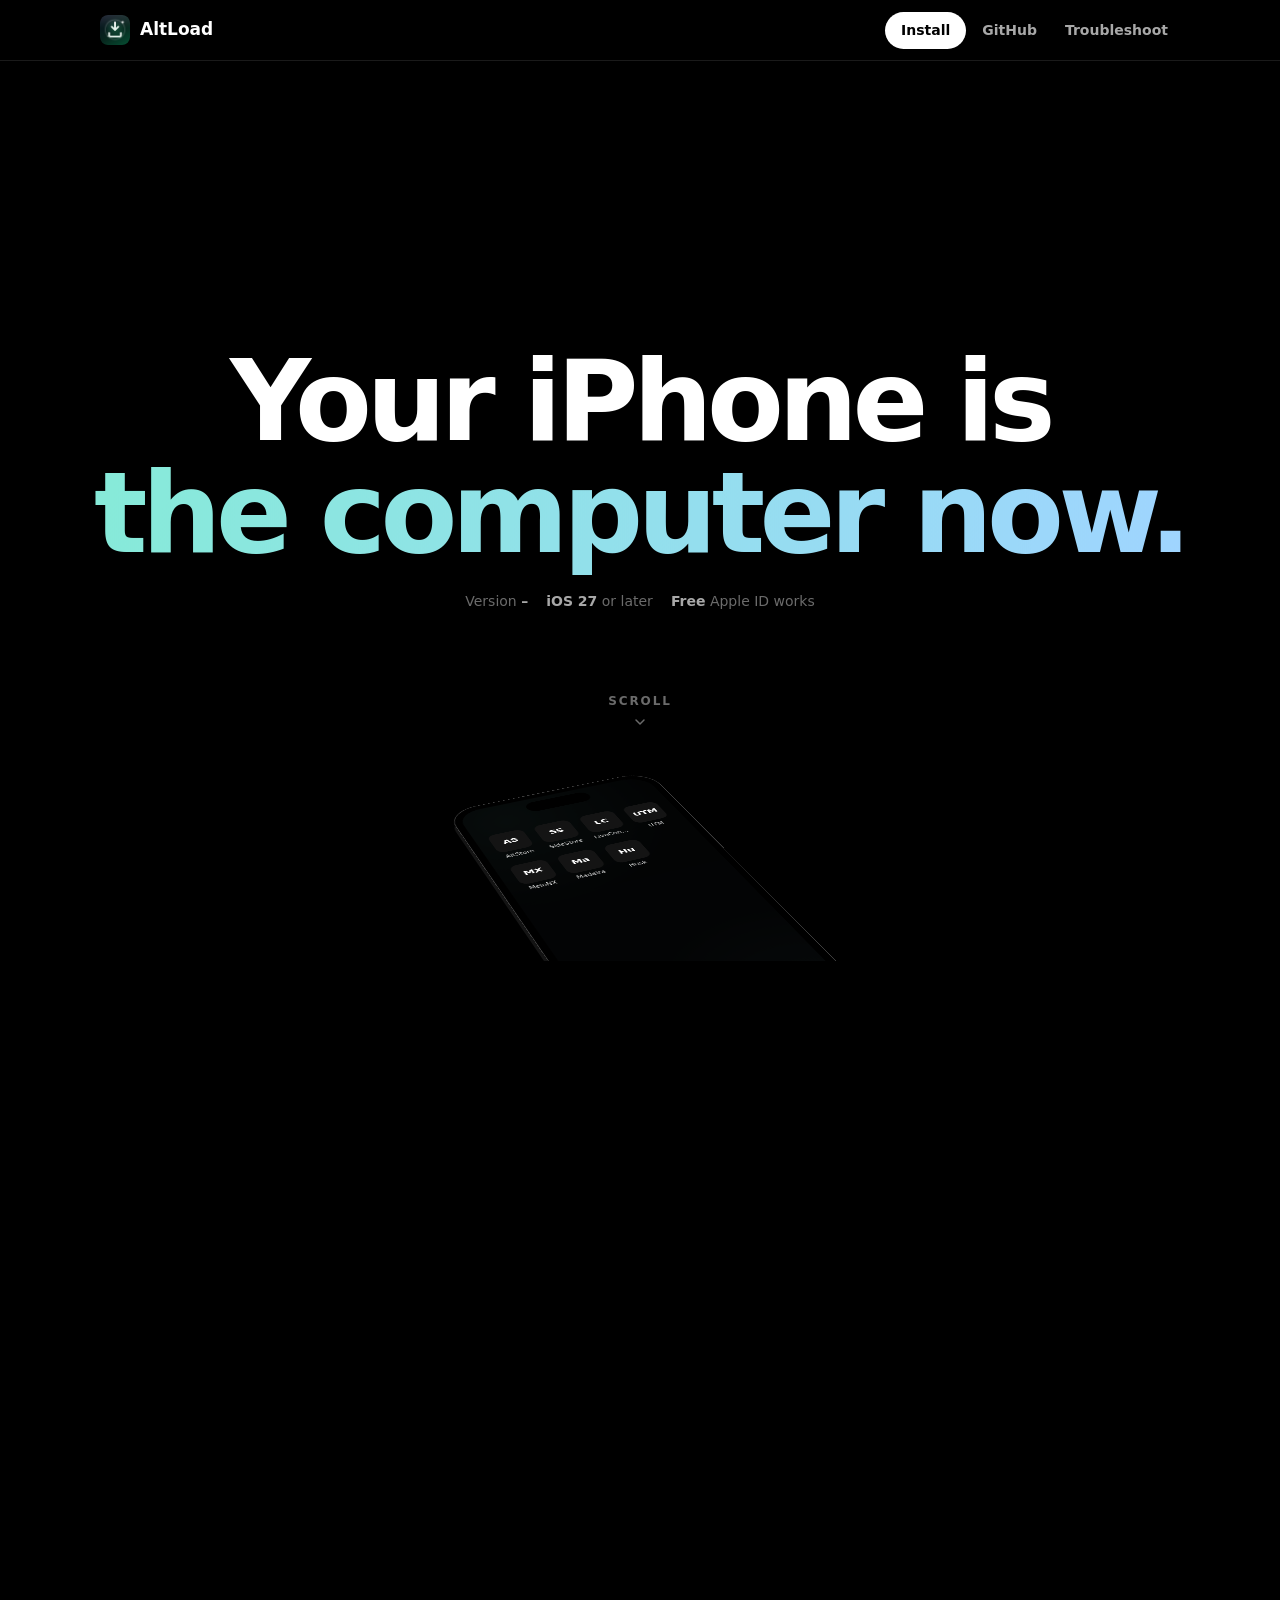
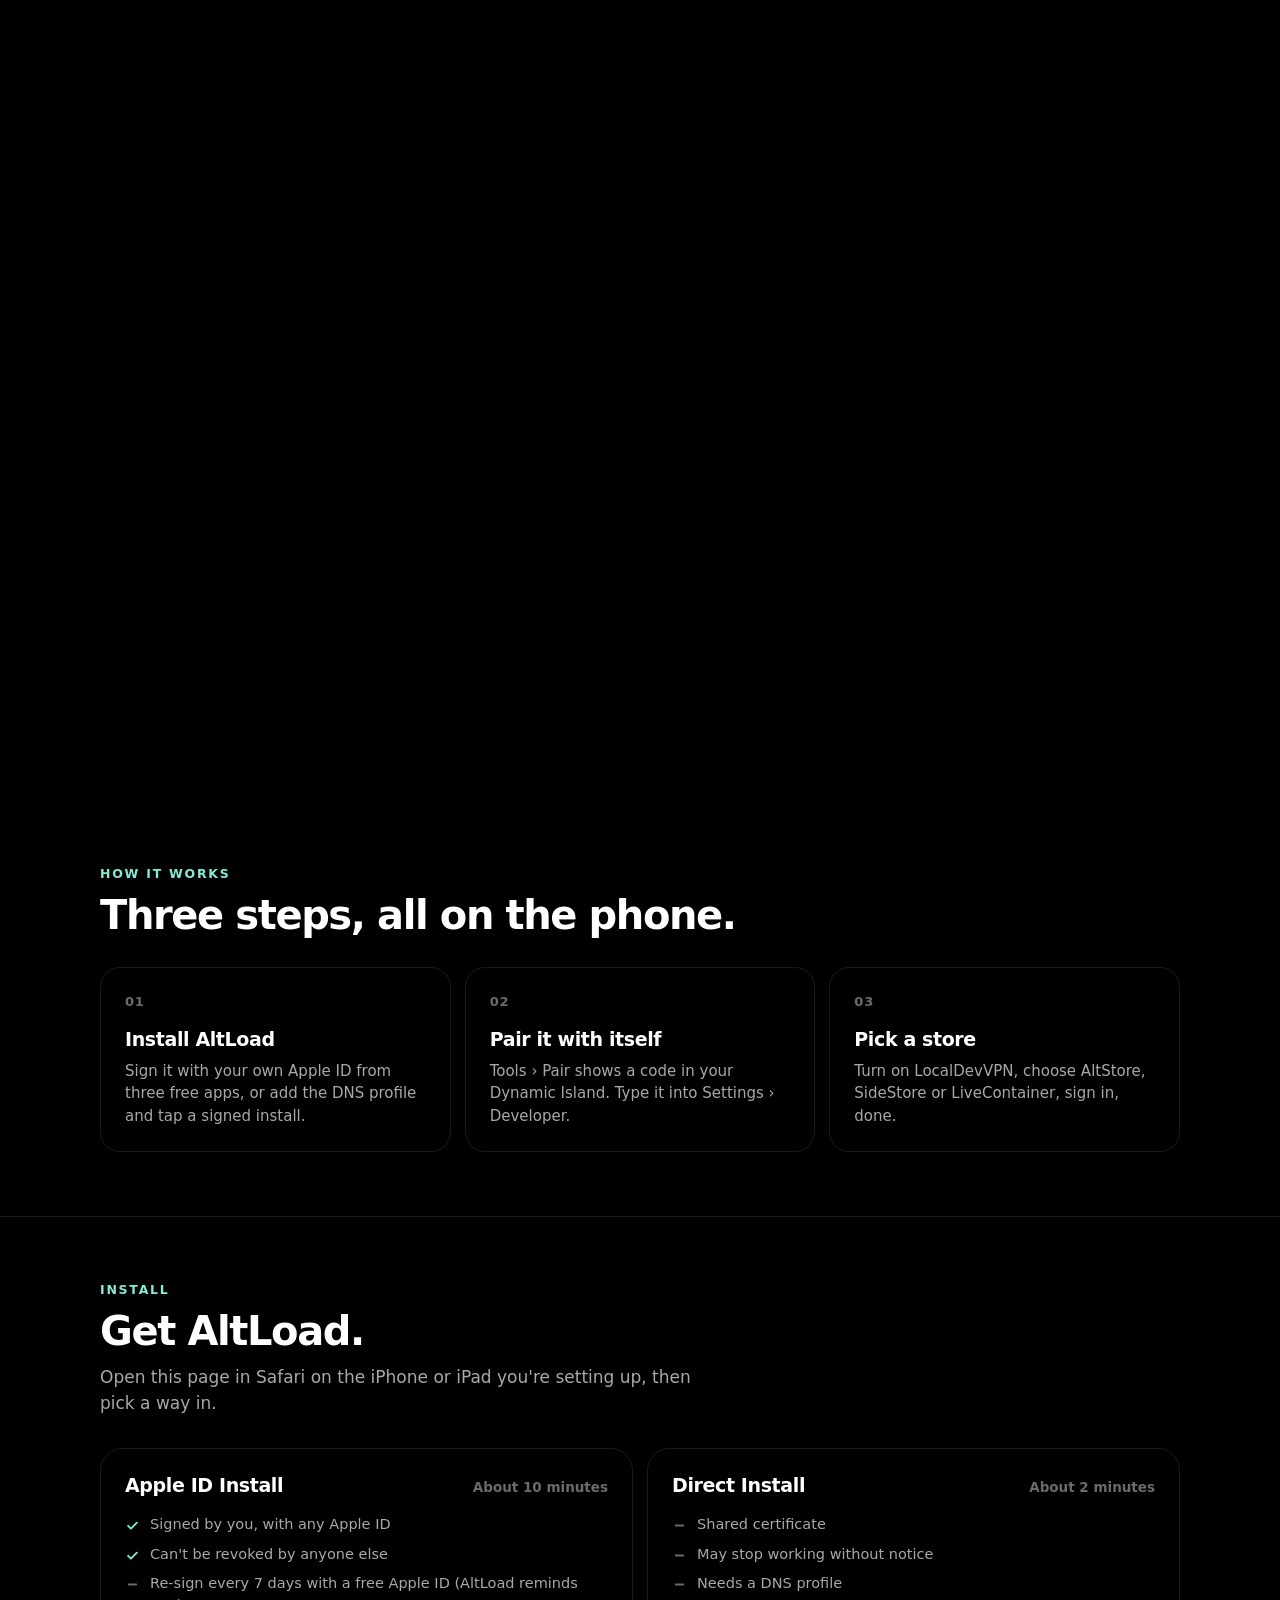
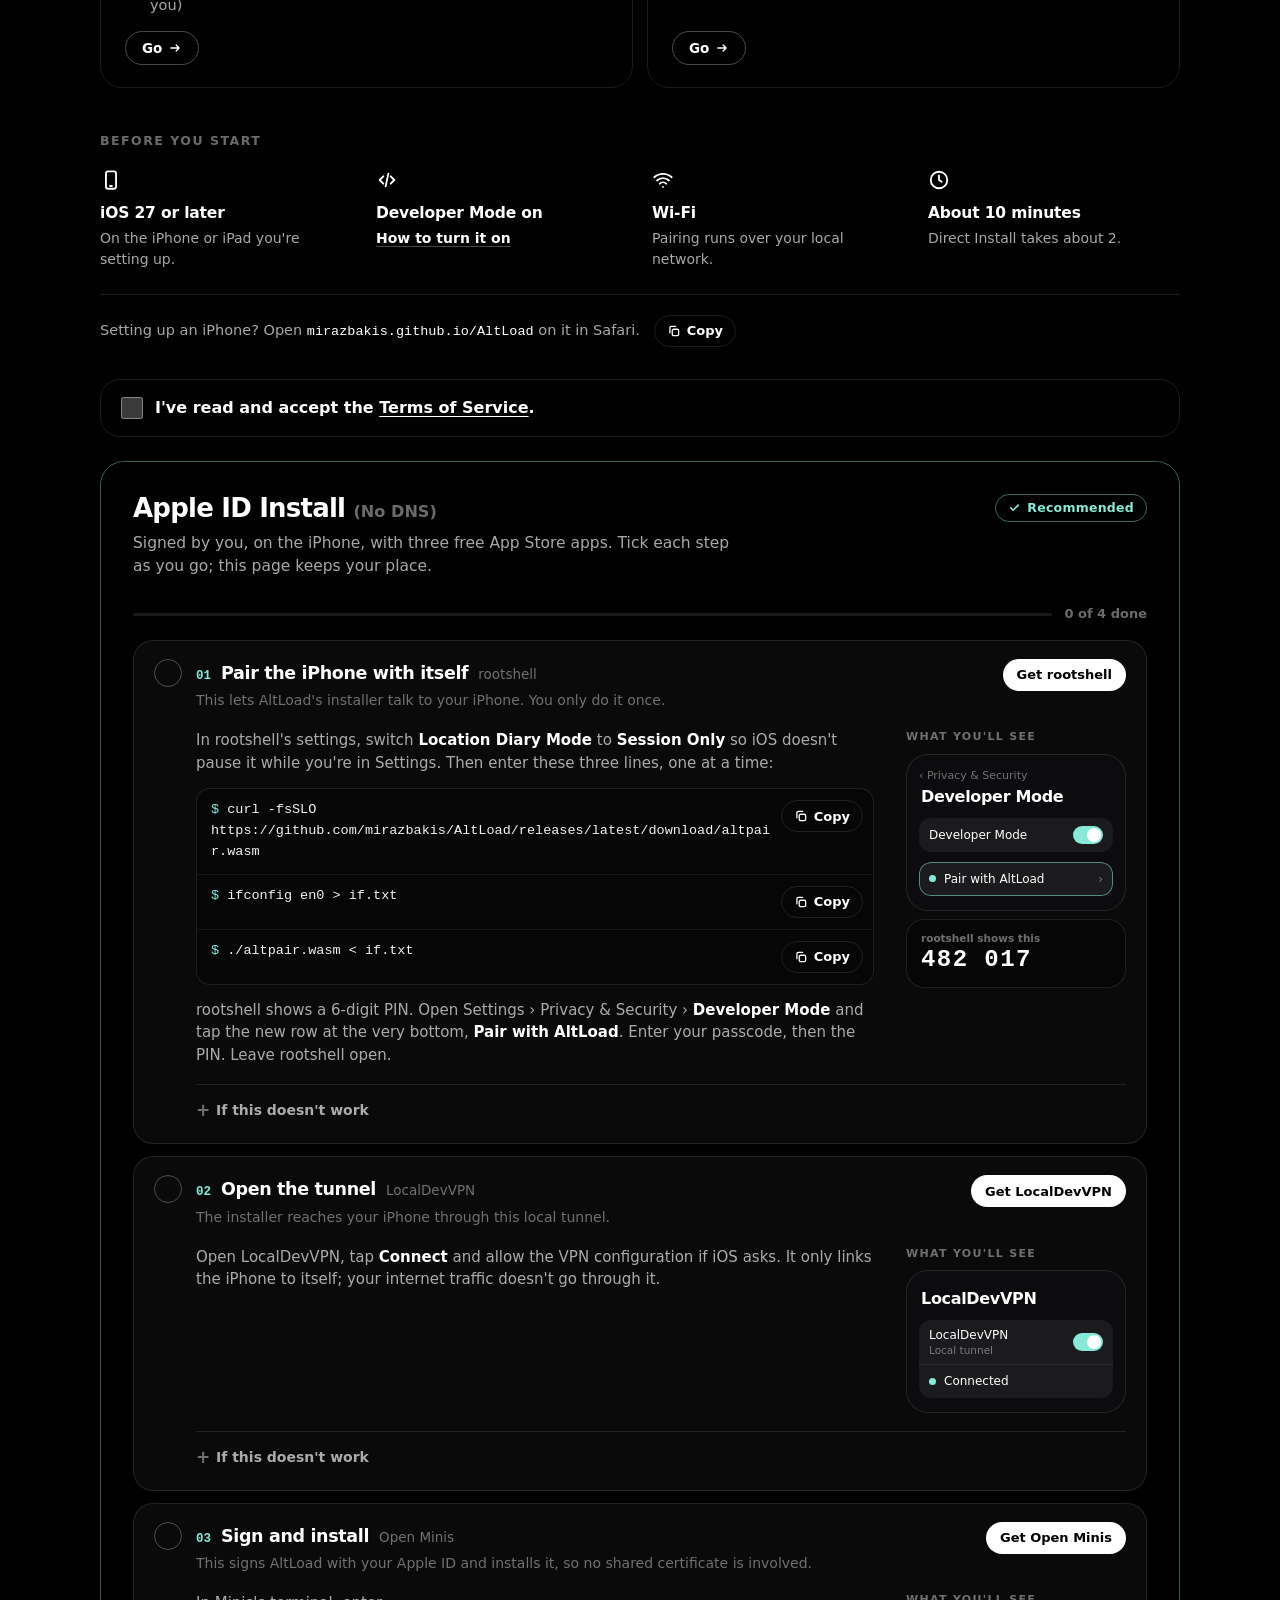
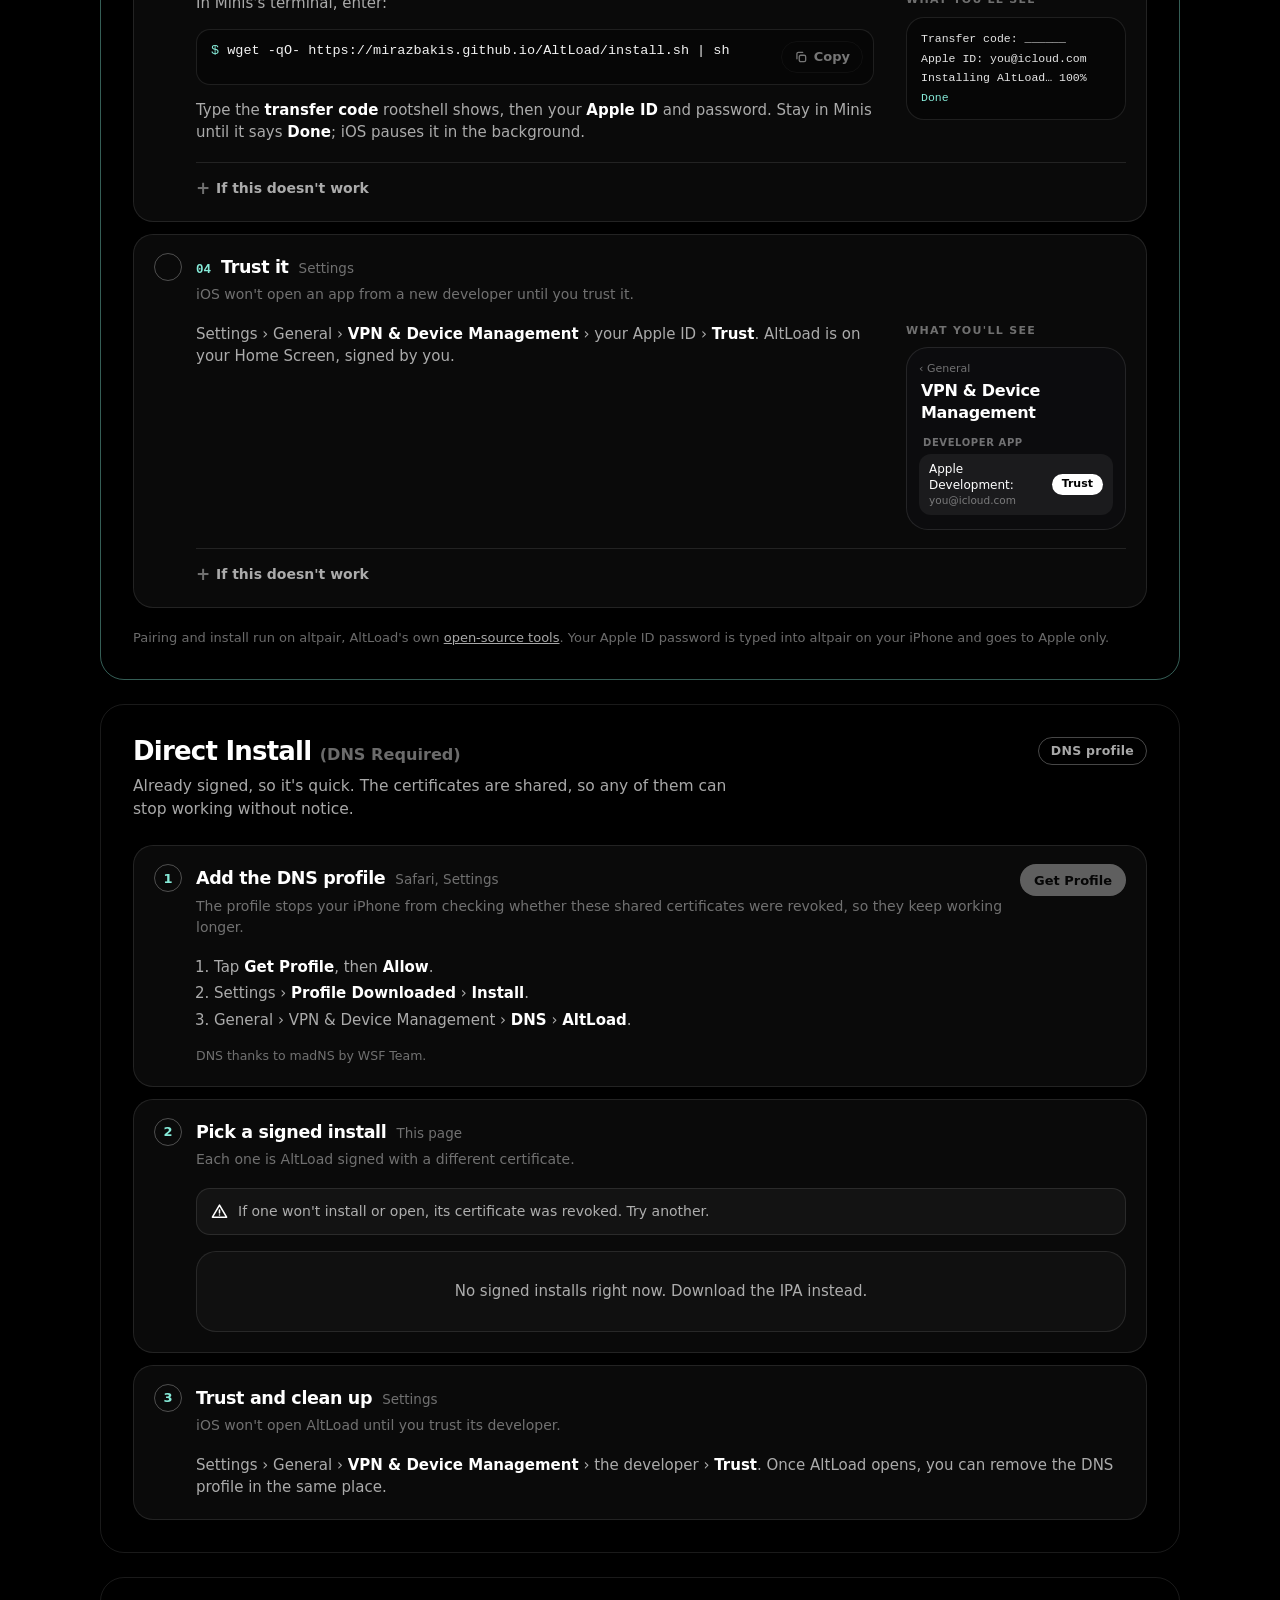
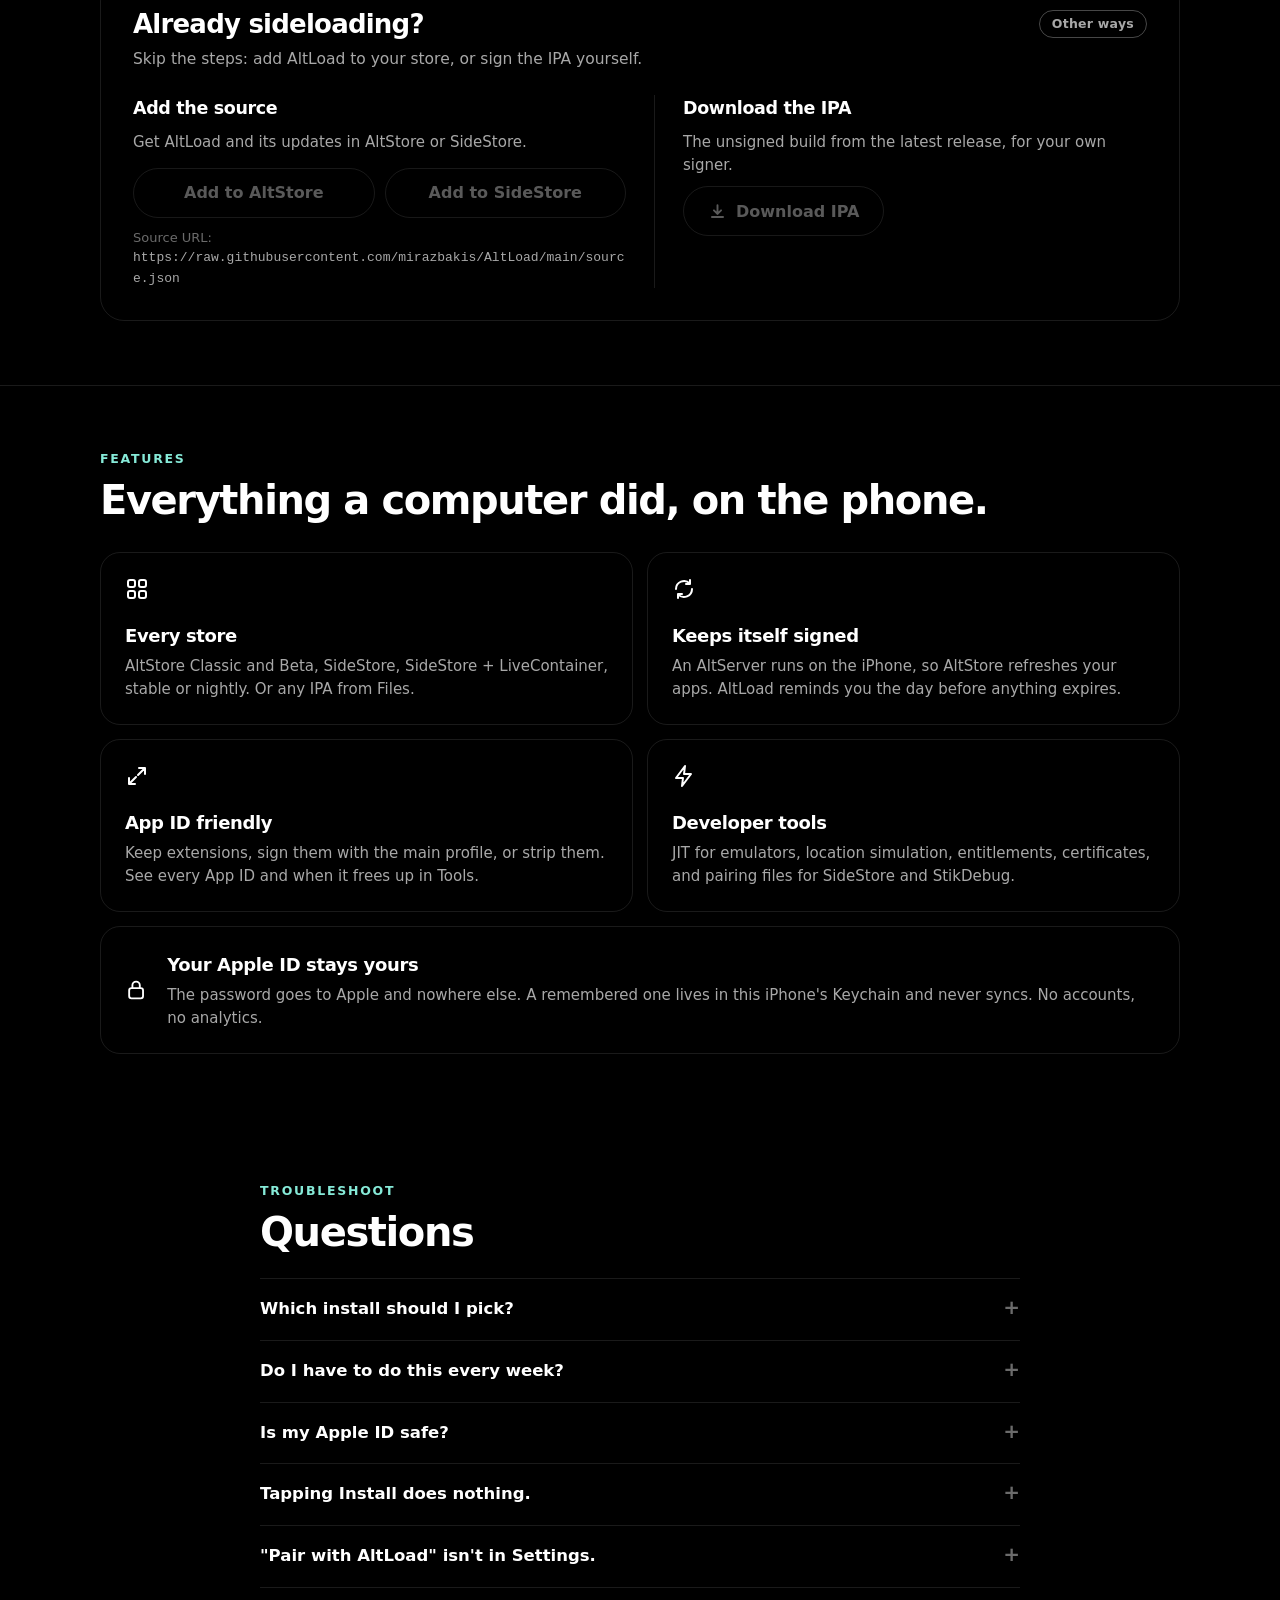
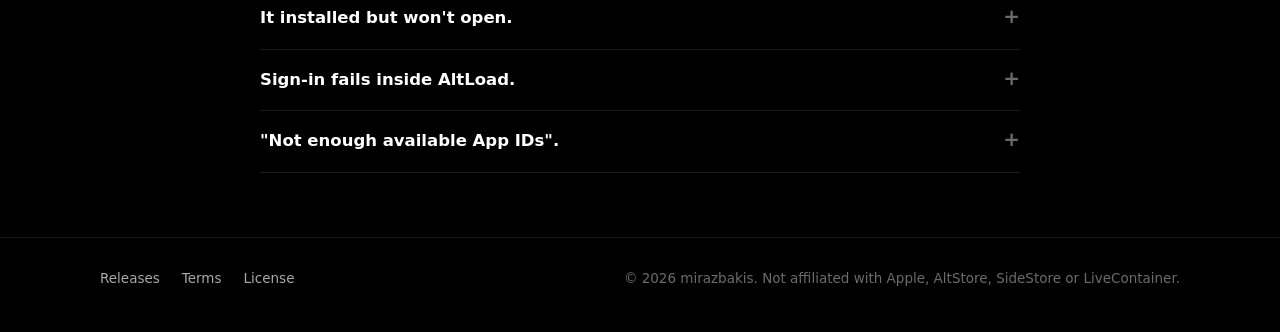
==== commit 75f6a8c4: "fix: start in rootshell again, read ifconfig from a file - altpair.wasm no longer imports rootshell_" ====
--- a/site/index.html
+++ b/site/index.html
@@ -521,10 +521,11 @@
             </div>
             <div class="stp-body duo">
               <div class="stp-main">
-                <p>In rootshell's settings, switch <b>Location Diary Mode</b> to <b>Session Only</b> so iOS doesn't pause it while you're in Settings. Then enter these two lines, one at a time:</p>
+                <p>In rootshell's settings, switch <b>Location Diary Mode</b> to <b>Session Only</b> so iOS doesn't pause it while you're in Settings. Then enter these three lines, one at a time:</p>
                 <div class="term">
                   <div class="cmd"><code>curl -fsSLO https://github.com/mirazbakis/AltLoad/releases/latest/download/altpair.wasm</code><button type="button" class="cp" aria-label="Copy command"><svg viewBox="0 0 24 24" fill="none" stroke="currentColor" stroke-width="2.2" stroke-linecap="round" stroke-linejoin="round"><rect x="9" y="9" width="11" height="11" rx="2.5"/><path d="M5 15V6.5A2.5 2.5 0 0 1 7.5 4H15"/></svg><span>Copy</span></button></div>
-                  <div class="cmd"><code>ifconfig en0 | ./altpair.wasm</code><button type="button" class="cp" aria-label="Copy command"><svg viewBox="0 0 24 24" fill="none" stroke="currentColor" stroke-width="2.2" stroke-linecap="round" stroke-linejoin="round"><rect x="9" y="9" width="11" height="11" rx="2.5"/><path d="M5 15V6.5A2.5 2.5 0 0 1 7.5 4H15"/></svg><span>Copy</span></button></div>
+                  <div class="cmd"><code>ifconfig en0 &gt; if.txt</code><button type="button" class="cp" aria-label="Copy command"><svg viewBox="0 0 24 24" fill="none" stroke="currentColor" stroke-width="2.2" stroke-linecap="round" stroke-linejoin="round"><rect x="9" y="9" width="11" height="11" rx="2.5"/><path d="M5 15V6.5A2.5 2.5 0 0 1 7.5 4H15"/></svg><span>Copy</span></button></div>
+                  <div class="cmd"><code>./altpair.wasm &lt; if.txt</code><button type="button" class="cp" aria-label="Copy command"><svg viewBox="0 0 24 24" fill="none" stroke="currentColor" stroke-width="2.2" stroke-linecap="round" stroke-linejoin="round"><rect x="9" y="9" width="11" height="11" rx="2.5"/><path d="M5 15V6.5A2.5 2.5 0 0 1 7.5 4H15"/></svg><span>Copy</span></button></div>
                 </div>
                 <p>rootshell shows a 6-digit PIN. Open Settings › Privacy &amp; Security › <b>Developer Mode</b> and tap the new row at the very bottom, <b>Pair with AltLoad</b>. Enter your passcode, then the PIN. Leave rootshell open.</p>
               </div>
@@ -540,9 +541,10 @@
               </div>
               <details class="trouble"><summary>If this doesn't work</summary>
                 <ul>
-                  <li><b>Pair with AltLoad doesn't appear.</b>Check Developer Mode is on and the iPhone is on Wi-Fi, then run the two lines again and reopen Settings.</li>
-                  <li><b>The PIN was rejected.</b>Run <code>./altpair.wasm</code> again for a new PIN; each one works once.</li>
+                  <li><b>Pair with AltLoad doesn't appear.</b>Check Developer Mode is on and the iPhone is on Wi-Fi, then run the last two lines again and reopen Settings.</li>
+                  <li><b>The PIN was rejected.</b>Run <code>./altpair.wasm &lt; if.txt</code> again for a new PIN; each one works once.</li>
                   <li><b>rootshell stopped.</b>Set Location Diary Mode to Session Only and allow Local Network access, then start again.</li>
+                  <li><b>It says <code>wasm: command not found</code>.</b>rootshell can't pipe into a <code>.wasm</code> program. Use the three lines above (save to <code>if.txt</code>, then read it with <code>&lt;</code>), not <code>ifconfig en0 | ./altpair.wasm</code>.</li>
                 </ul>
               </details>
             </div>
@@ -603,7 +605,7 @@
               <details class="trouble"><summary>If this doesn't work</summary>
                 <ul>
                   <li><b>It can't find the pairing file.</b>Keep rootshell open in the background and type the transfer code it shows.</li>
-                  <li><b>Sign-in fails.</b>Check the Apple ID and password. Two-factor codes go to your other devices.</li>
+                  <li><b>Sign-in fails.</b>Check the Apple ID and password. Two-factor codes go to your other devices. If none arrives, type <code>r</code> to resend it or <code>s</code> to get it by text.</li>
                   <li><b>It stops partway.</b>Check LocalDevVPN is still connected, then run the line again.</li>
                 </ul>
               </details>
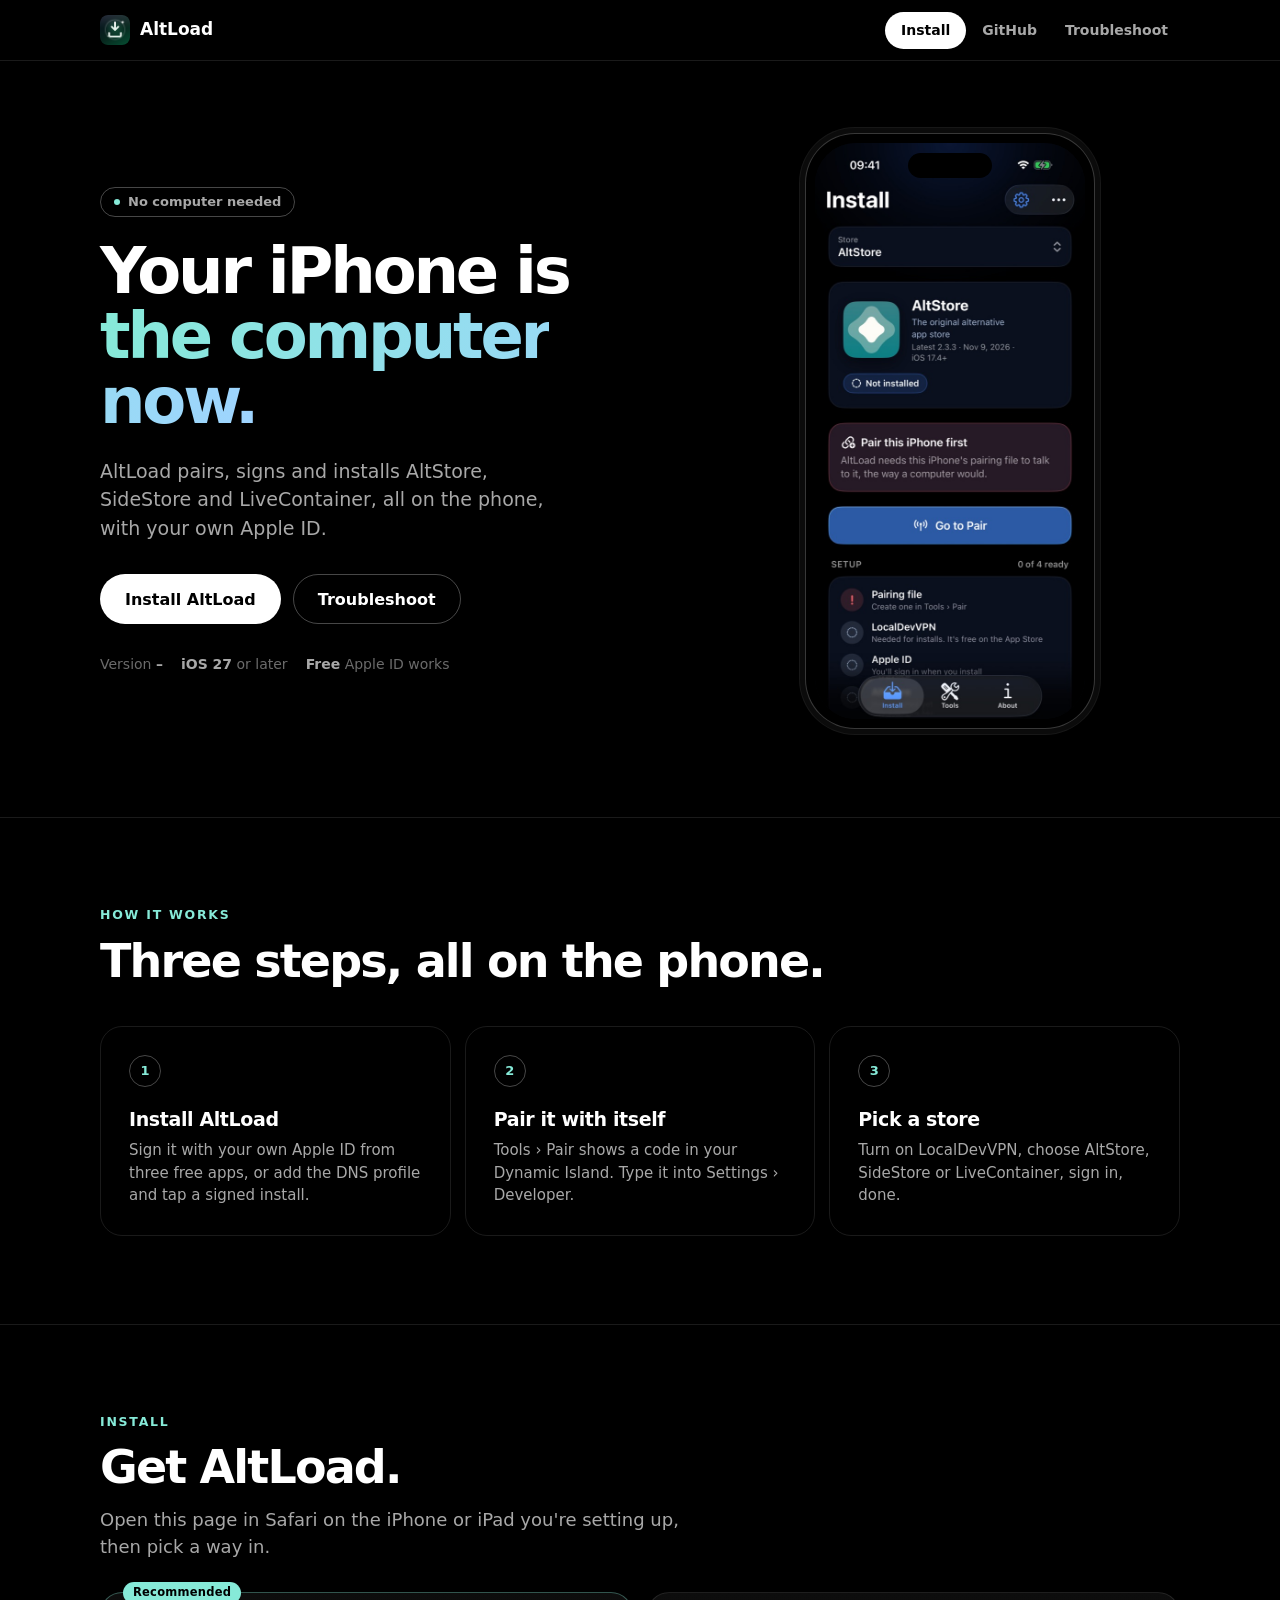
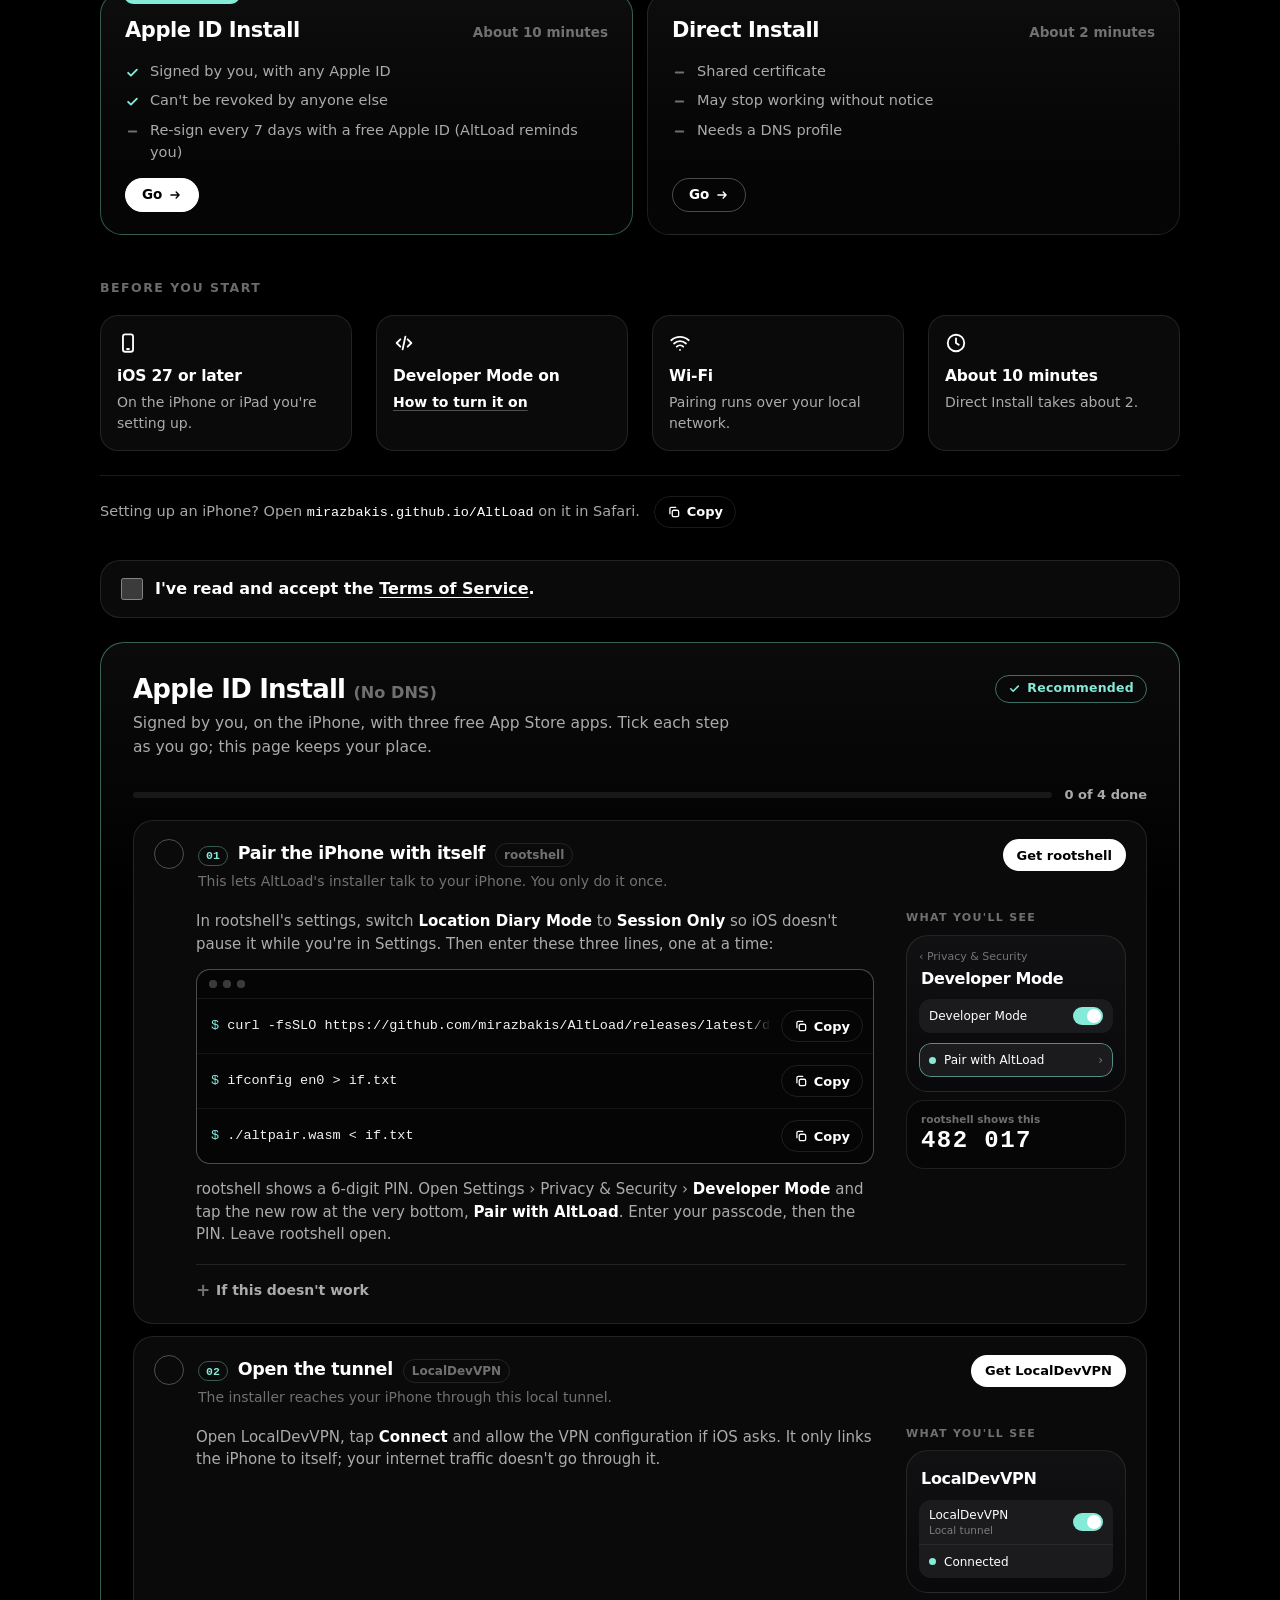
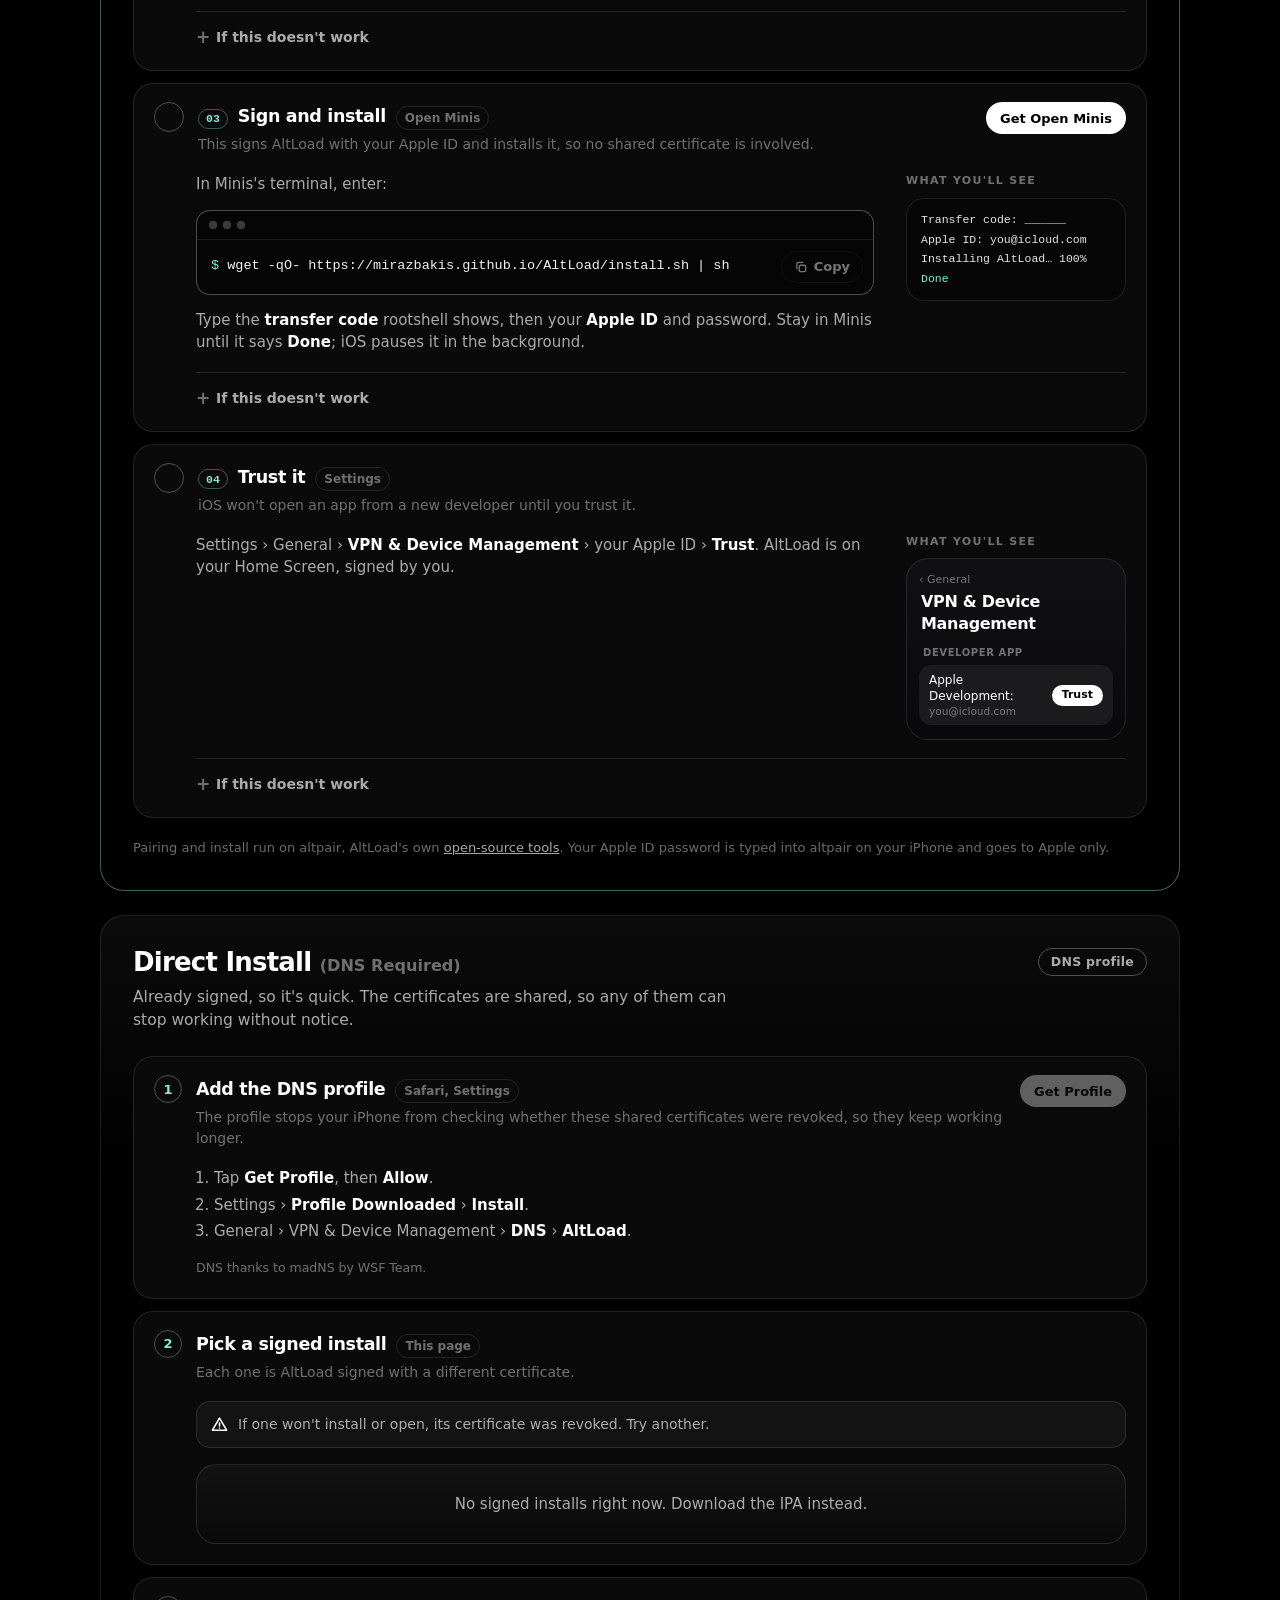
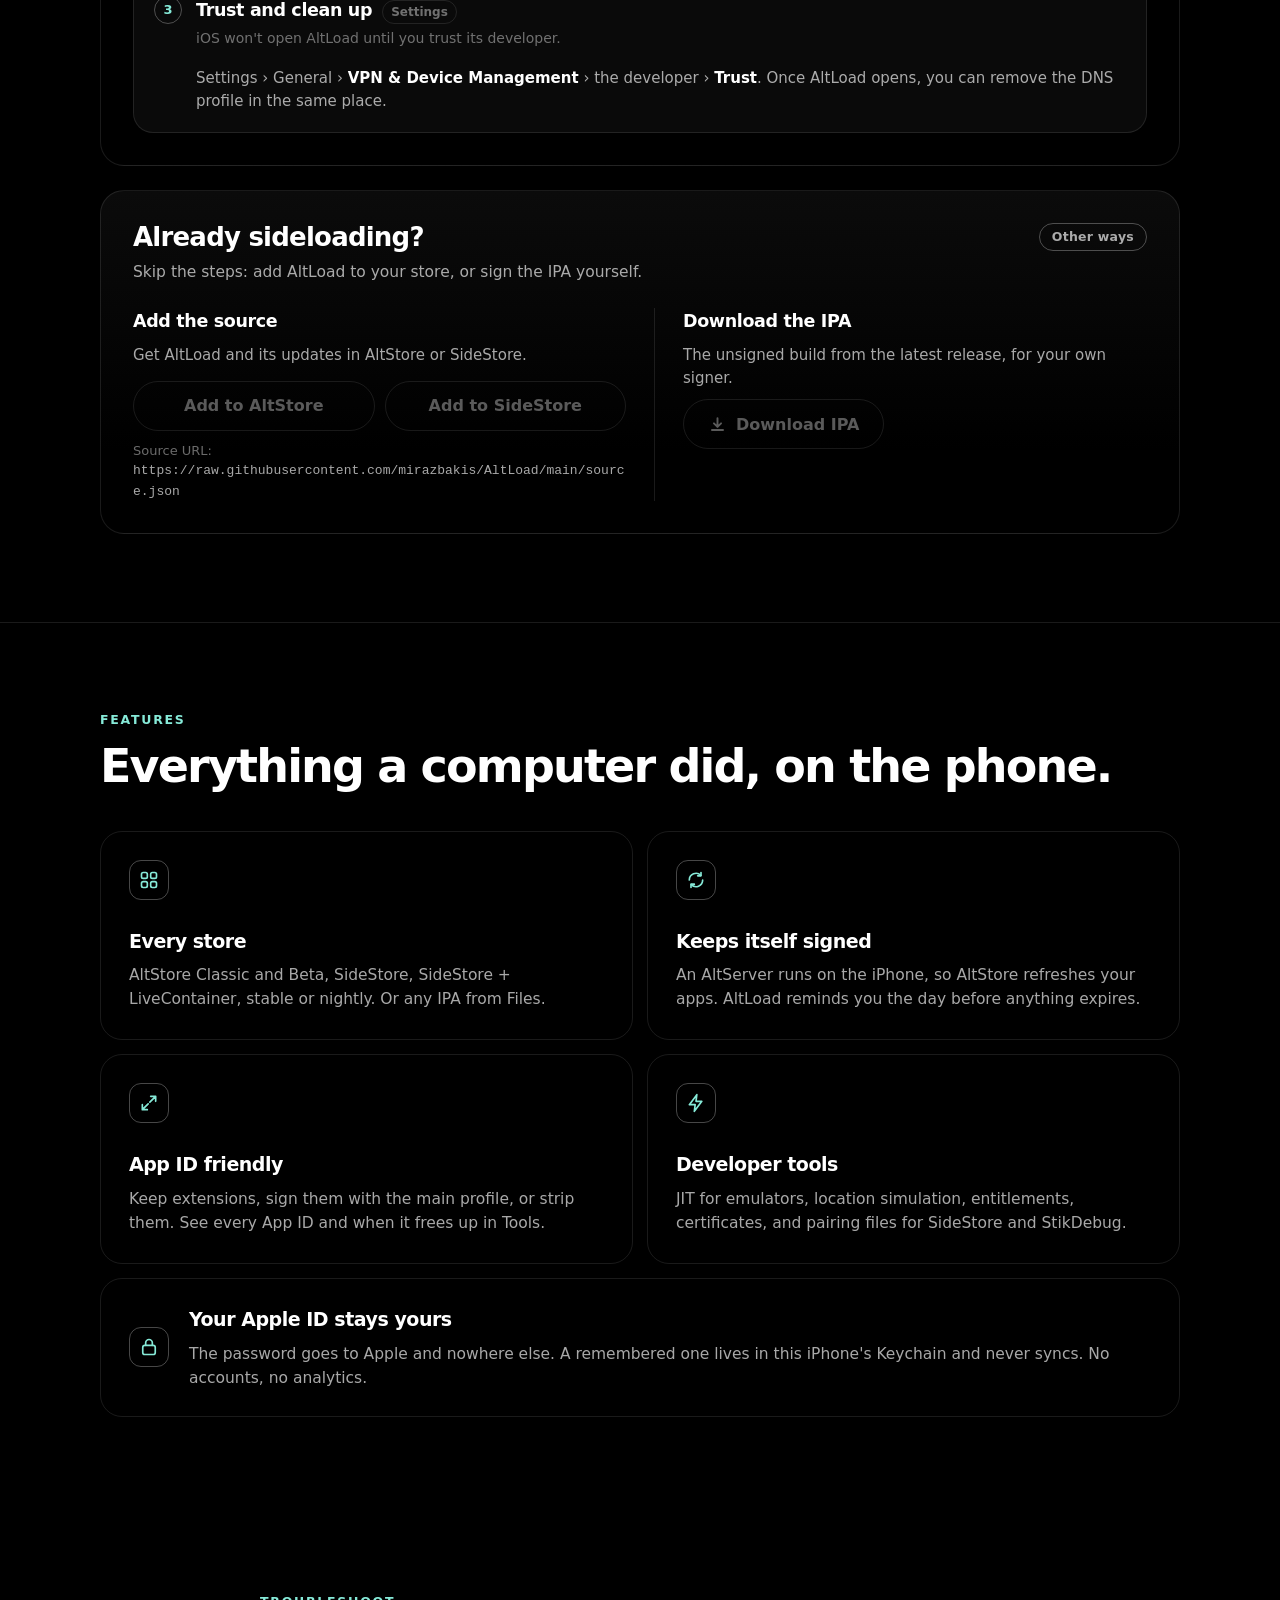
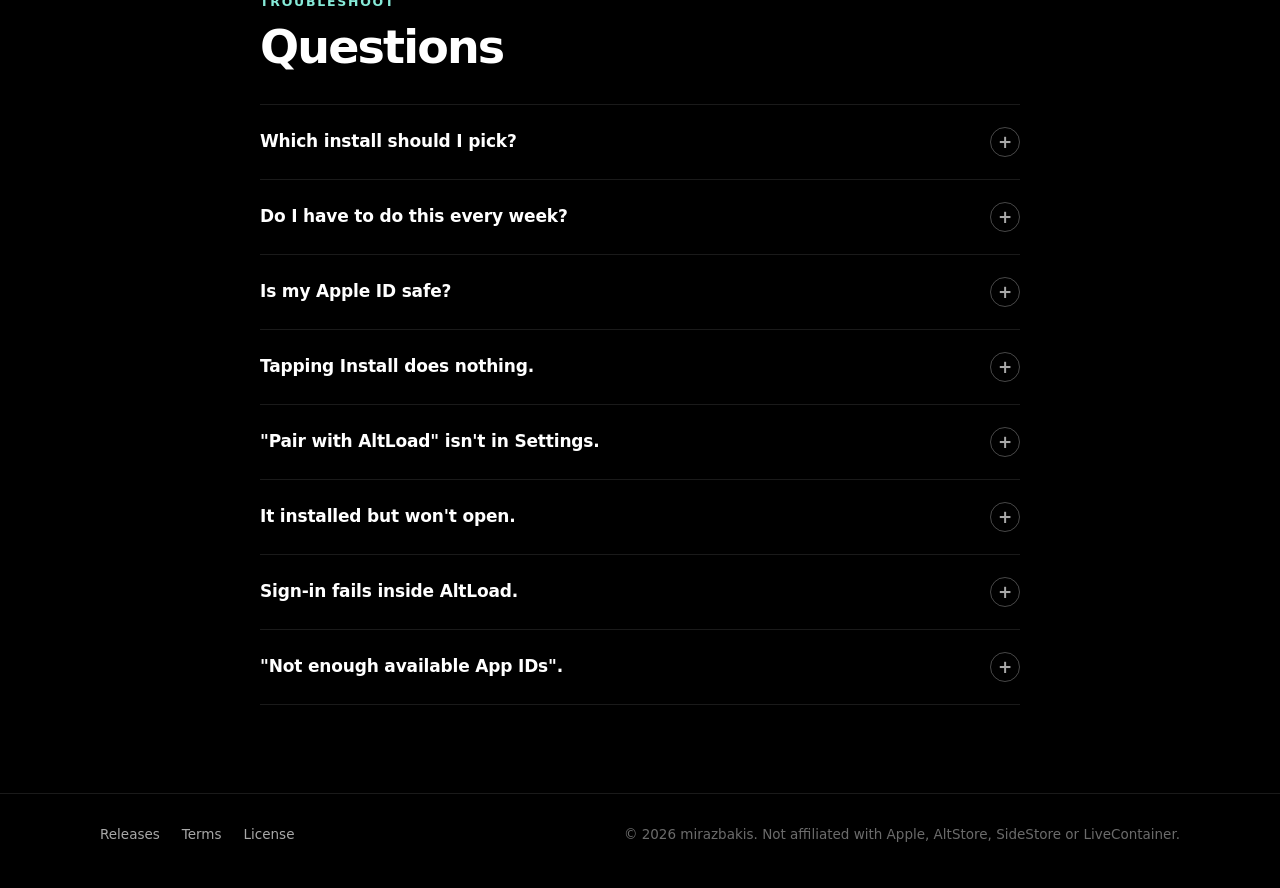
==== commit aaf99a0f: "Logs, team choice, entitlements, JIT, translations, altpair and site updates App - Logs screen (Tool" ====
--- a/site/index.html
+++ b/site/index.html
@@ -12,10 +12,6 @@
 <meta name="theme-color" content="#000000">
 <link rel="icon" type="image/png" href="AltLoad.png">
 <link rel="apple-touch-icon" href="AltLoad.png">
-<script>
-  // Turn on the scroll-driven stage only with JS and without reduced motion; otherwise it stays static.
-  if(!(window.matchMedia && matchMedia('(prefers-reduced-motion: reduce)').matches)) document.documentElement.className += ' motion';
-</script>
 <style>
   :root{
     --bg:#000;
@@ -66,74 +62,30 @@
   @media (max-width:380px){.brand{font-size:0}}
   #install,#faq{scroll-margin-top:60px}
 
-  /* ---- stage: the scroll-driven phone ad at the top ----
-     Static by default (no JS, reduced motion): --p is 1, so everything shows in its
-     final state in normal flow. The script adds .motion to <html> and writes --p
-     (0 to 1, progress through the stage); then the stage grows tall, the inner
-     box pins, and every move below is derived from --p with transform/opacity. */
-  .stage{--p:1;--vh:1vh;--pw:min(300px,calc(42 * var(--vh)));--ph:calc(var(--pw) * 2.066);padding:56px 0 72px}
-  @supports (height:1svh){.stage{--vh:1svh}}
-  @media (max-width:899px){.stage{--pw:clamp(150px,calc(28 * var(--vh)),230px)}}
-  @media (prefers-reduced-motion:reduce){.stage{--p:1 !important}}
-  .stage-pin{
-    /* phases, each 0 to 1: r rise (eased), t title out, w screen wakes, f payoff (eased), h hint out */
-    --r0:clamp(0,calc((var(--p) - .10) / .35),1);
-    --r:calc(var(--r0) * var(--r0) * (3 - 2 * var(--r0)));
-    --t:clamp(0,calc((var(--p) - .10) / .30),1);
-    --w:clamp(0,calc((var(--p) - .12) / .25),1);
-    --h:clamp(0,calc(1 - var(--p) / .08),1);
-    display:flex;flex-direction:column;align-items:center;gap:48px;padding:0 16px}
-  .stage-head{text-align:center}
-  .stage-title{font-size:clamp(40px,7vw,80px);font-weight:800;letter-spacing:-.05em;line-height:1}
+  /* ---- hero: headline on the left, a device showing the real app on the right ---- */
+  .hero{padding:72px 0 88px;border-bottom:1px solid var(--edge)}
+  .hero .wrap{display:grid;grid-template-columns:minmax(0,1.1fr) minmax(0,.9fr);gap:56px;align-items:center}
+  .hero-copy .kicker{display:inline-flex;align-items:center;gap:8px;height:30px;padding:0 13px;border-radius:99px;border:1px solid var(--edge-hi);font-size:13px;font-weight:650;color:var(--ink-2)}
+  .hero-copy .kicker i{width:6px;height:6px;border-radius:50%;background:var(--mint)}
+  .stage-title{font-size:clamp(40px,5vw,66px);font-weight:800;letter-spacing:-.05em;line-height:1.02;margin-top:22px}
   .stage-title span{background:var(--grad);-webkit-background-clip:text;background-clip:text;color:transparent}
-  .stage-head .meta{margin-top:22px}
-  .stage-hint{display:none}
-
-  /* the phone: body, side edge, screen, island, status row, wallpaper */
-  .phone-wrap{position:relative;width:var(--pw);height:var(--ph);perspective:1400px}
-  .phone-shadow{position:absolute;left:6%;right:6%;bottom:-30px;height:44px;border-radius:50%;background:radial-gradient(closest-side,rgba(0,0,0,.75),transparent);
-    opacity:calc(.9 - .5 * var(--r));transform:scale(calc(1.3 - .5 * var(--r)))}
-  .phone{position:relative;width:100%;height:100%;border-radius:calc(var(--pw) * .1467);background:#000;border:1px solid rgba(255,255,255,.24);transform-style:preserve-3d;
-    transform:rotateX(calc((1 - var(--r)) * 58deg)) rotateY(calc(var(--r) * (1 - var(--r)) * -64deg)) rotateZ(calc((1 - var(--r)) * -24deg)) scale(calc(.82 + .18 * var(--r)))}
-  .phone::before{content:"";position:absolute;inset:-1px;border-radius:inherit;background:#141414;transform:translateZ(-7px)}
-  .screen{position:absolute;inset:10px;border-radius:calc(var(--pw) * .1467 - 10px);overflow:hidden;background:#030404}
-  .wall{position:absolute;inset:0;opacity:calc(.18 + .82 * var(--w));
-    background:radial-gradient(120% 60% at 20% 8%,rgba(134,234,216,.2),transparent 62%),radial-gradient(110% 60% at 85% 100%,rgba(159,212,255,.17),transparent 62%),#06080a}
-  .island{position:absolute;z-index:3;top:calc(var(--pw) * .033);left:50%;width:33%;height:calc(var(--pw) * .09);margin-left:-16.5%;border-radius:99px;background:#000}
-  .status{position:absolute;z-index:2;top:calc(var(--pw) * .045);left:0;right:0;display:flex;align-items:center;justify-content:space-between;padding:0 calc(var(--pw) * .085);
-    font-size:calc(var(--pw) * .045);font-weight:650;letter-spacing:-.01em;line-height:1;opacity:var(--w)}
-  .status svg{height:calc(var(--pw) * .036);width:auto}
-  .home-bar{position:absolute;bottom:calc(var(--pw) * .018);left:50%;width:36%;height:4px;margin-left:-18%;border-radius:4px;background:rgba(255,255,255,.55);opacity:var(--w)}
-
-  /* home screen icons; each pops in on its own slice of --p, set by its --i */
-  .apps{position:absolute;top:calc(var(--pw) * .25);left:calc(var(--pw) * .06);right:calc(var(--pw) * .06);display:grid;grid-template-columns:repeat(4,minmax(0,1fr));
-    gap:calc(var(--pw) * .065) calc(var(--pw) * .05)}
-  .app{--k:clamp(0,calc((var(--p) - .35 - var(--i) * .038) / .08),1);display:flex;flex-direction:column;align-items:center;min-width:0;
-    opacity:var(--k);transform:scale(calc(.6 + .4 * var(--k)))}
-  .ico{display:grid;place-items:center;width:100%;aspect-ratio:1;border-radius:22%;overflow:hidden;background:#141414;color:#fff;font-weight:750;font-size:calc(var(--pw) * .048);letter-spacing:-.02em}
-  .ico img{width:100%;height:100%;object-fit:cover}
-  .ico.off::after{content:attr(data-n)}
-  .app small{display:block;max-width:100%;margin-top:calc(var(--pw) * .018);font-size:calc(var(--pw) * .032);line-height:1.2;color:rgba(255,255,255,.86);
-    white-space:nowrap;overflow:hidden;text-overflow:ellipsis}
-  .dock{position:absolute;left:calc(var(--pw) * .04);right:calc(var(--pw) * .04);bottom:calc(var(--pw) * .06);height:calc(var(--pw) * .25);display:flex;align-items:center;justify-content:center;
-    border-radius:calc(var(--pw) * .09);background:rgba(255,255,255,.07);border:1px solid rgba(255,255,255,.07);opacity:var(--w)}
-  .dock .ico{width:calc(var(--pw) * .17)}
-
-  /* motion mode: tall stage, pinned box, everything placed absolutely and driven by --p.
-     The nav (60px) overlaps the pin, so vertical centres sit 30px lower. */
-  .motion .stage{height:calc(260 * var(--vh));padding:0}
-  .motion .stage-pin{display:block;position:sticky;top:0;height:calc(100 * var(--vh));padding:0;overflow:hidden;overflow:clip;
-    --y0:calc(50 * var(--vh) - 30px - .1 * var(--ph))}
-  .motion .stage-head{position:absolute;z-index:1;left:16px;right:16px;top:calc(43% + 30px);
-    transform:translateY(-50%) translateY(calc(var(--t) * -30 * var(--vh))) scale(calc(1 - .45 * var(--t)));opacity:calc(1 - var(--t))}
-  .motion .stage-title{font-size:clamp(44px,9vw,112px)}
-  .motion .phone-wrap{position:absolute;z-index:2;left:50%;top:calc(50% + 30px);margin:calc(var(--ph) / -2) 0 0 calc(var(--pw) / -2);pointer-events:none;
-    transform:translateY(calc((1 - var(--r)) * var(--y0)))}
-  .motion .stage-hint{display:flex;flex-direction:column;align-items:center;gap:4px;position:absolute;z-index:3;left:0;right:0;bottom:calc(.36 * var(--ph) + 8px);
-    font-size:12px;font-weight:650;letter-spacing:.16em;text-transform:uppercase;color:var(--ink-3);opacity:var(--h);pointer-events:none}
-  .stage-hint svg{width:16px;height:16px}
-  @media (max-width:899px){.motion .stage{height:calc(240 * var(--vh))}}
-  .motion .stage-head{pointer-events:none}
+  .hero-sub{color:var(--ink-2);font-size:clamp(16.5px,1.6vw,19px);max-width:480px;margin-top:22px}
+  .cta{display:flex;flex-wrap:wrap;gap:12px;margin-top:32px}
+  .btn-solid{color:var(--btn-ink);background:var(--btn)}
+  .btn-solid:hover{opacity:.88}
+  .hero .meta{justify-content:flex-start;margin-top:30px}
+
+  .device{justify-self:center;width:min(290px,100%);aspect-ratio:290/596;position:relative;padding:9px;border-radius:50px;background:#000;
+    border:1px solid rgba(255,255,255,.22);box-shadow:0 0 0 5px #0b0b0b,0 0 0 6px rgba(255,255,255,.09),0 40px 60px -30px rgba(0,0,0,.9)}
+  .dscreen{position:relative;height:100%;border-radius:41px;overflow:hidden;background:#05060a;display:flex;flex-direction:column;container-type:inline-size}
+  .disl{position:absolute;z-index:2;top:10px;left:50%;width:84px;height:25px;margin-left:-42px;border-radius:99px;background:#000}
+  .dshot{position:absolute;inset:0;width:100%;height:100%;object-fit:cover;object-position:top}
+  @media (max-width:899px){
+    .hero{padding:44px 0 64px}
+    .hero .wrap{grid-template-columns:1fr;gap:48px}
+    .hero-copy{text-align:center;display:flex;flex-direction:column;align-items:center}
+    .hero .meta,.cta{justify-content:center}
+  }
 
   .btn{display:inline-flex;align-items:center;justify-content:center;gap:9px;min-height:50px;padding:0 24px;border-radius:99px;
     font:700 16px var(--sans);text-decoration:none;cursor:pointer;border:1px solid transparent;transition:filter .15s,transform .15s,border-color .15s,box-shadow .15s}
@@ -146,16 +98,17 @@
   .meta b{color:var(--ink-2);font-weight:650}
 
   /* ---- sections ---- */
-  section{padding:64px 0}
+  section{padding:88px 0}
+  @media (max-width:560px){section{padding:64px 0}}
   .eyebrow{font-size:12.5px;font-weight:700;letter-spacing:.14em;text-transform:uppercase;color:var(--mint)}
-  h2{font-size:clamp(28px,4vw,40px);font-weight:720;letter-spacing:-.035em;line-height:1.08;margin-top:10px}
-  .lede{color:var(--ink-2);font-size:17px;max-width:620px;margin-top:12px}
+  h2{font-size:clamp(30px,4.4vw,46px);font-weight:760;letter-spacing:-.04em;line-height:1.06;margin-top:12px}
+  .lede{color:var(--ink-2);font-size:18px;max-width:620px;margin-top:14px}
 
   /* ---- how it works ---- */
-  .how{display:grid;grid-template-columns:repeat(3,1fr);gap:14px;margin-top:30px;counter-reset:s}
+  .how{display:grid;grid-template-columns:repeat(3,1fr);gap:14px;margin-top:40px;counter-reset:s}
   @media (max-width:820px){.how{grid-template-columns:1fr}}
-  .how li{list-style:none;counter-increment:s;padding:24px;border-radius:20px;border:1px solid var(--edge)}
-  .how li::before{content:counter(s,decimal-leading-zero);display:block;font-size:13px;font-weight:700;color:var(--ink-3);letter-spacing:.06em;margin-bottom:14px}
+  .how li{list-style:none;counter-increment:s;padding:28px;border-radius:22px;border:1px solid var(--edge)}
+  .how li::before{content:counter(s);display:grid;place-items:center;width:30px;height:30px;border-radius:50%;border:1px solid var(--edge-hi);font-size:13px;font-weight:750;color:var(--mint);margin-bottom:18px}
   .how h3{font-size:19px;font-weight:720;letter-spacing:-.02em}
   .how p{color:var(--ink-2);font-size:15px;margin-top:6px}
 
@@ -358,25 +311,28 @@
   @media (prefers-reduced-motion:reduce){.pk-go,.dstp{transition:none}}
 
   /* ---- features ---- */
-  .feats{display:grid;grid-template-columns:repeat(2,1fr);gap:14px;margin-top:30px}
+  .feats{display:grid;grid-template-columns:repeat(2,1fr);gap:14px;margin-top:40px}
   @media (max-width:720px){.feats{grid-template-columns:1fr}}
-  .feat{padding:24px;border-radius:20px;border:1px solid var(--edge)}
-  .feat svg{width:24px;height:24px;color:var(--ink)}
-  .feat h3{font-size:18px;font-weight:720;letter-spacing:-.02em;margin-top:14px}
-  .feat p{color:var(--ink-2);font-size:15px;margin-top:6px}
+  .feat{padding:28px;border-radius:22px;border:1px solid var(--edge);transition:border-color .2s}
+  .feat:hover{border-color:var(--edge-hi)}
+  .feat svg{width:40px;height:40px;padding:9px;border-radius:12px;border:1px solid var(--edge-hi);color:var(--mint);flex:none}
+  .feat h3{font-size:19px;font-weight:720;letter-spacing:-.025em;margin-top:20px}
+  .feat p{color:var(--ink-2);font-size:15.5px;line-height:1.55;margin-top:8px}
   .feat.wide{grid-column:1/-1;display:flex;gap:20px;align-items:center}
   .feat.wide h3{margin-top:0}
+  .feat.wide{padding:26px 28px}
   @media (max-width:720px){.feat.wide{flex-direction:column;align-items:flex-start}}
 
   /* ---- faq ---- */
   .faq{max-width:760px}
   .faq details{border-bottom:1px solid var(--edge)}
-  .faq details:first-of-type{border-top:1px solid var(--edge);margin-top:24px}
-  .faq summary{list-style:none;cursor:pointer;padding:18px 0;font-weight:700;font-size:16.5px;display:flex;justify-content:space-between;gap:16px}
+  .faq details:first-of-type{border-top:1px solid var(--edge);margin-top:32px}
+  .faq summary{list-style:none;cursor:pointer;padding:22px 0;font-weight:700;font-size:17px;letter-spacing:-.01em;display:flex;justify-content:space-between;align-items:center;gap:16px;transition:color .15s}
+  .faq summary:hover{color:var(--ink-2)}
   .faq summary::-webkit-details-marker{display:none}
-  .faq summary::after{content:"+";color:var(--ink-3);font-size:20px;line-height:1}
+  .faq summary::after{content:"+";flex:none;width:28px;height:28px;display:grid;place-items:center;border-radius:50%;border:1px solid var(--edge-hi);color:var(--ink-2);font-size:17px;line-height:1}
   .faq details[open] summary::after{content:"–"}
-  .faq p{color:var(--ink-2);padding:0 0 18px;font-size:15px}
+  .faq p{color:var(--ink-2);padding:0 44px 24px 0;font-size:15.5px;line-height:1.6}
 
   footer{border-top:1px solid var(--edge);padding:30px 0 46px;font-size:13.5px;color:var(--ink-3)}
   footer .wrap{display:flex;flex-wrap:wrap;gap:10px 22px;align-items:center}
@@ -384,6 +340,48 @@
   footer a:hover{color:var(--ink)}
   footer span{margin-left:auto}
   @media (max-width:640px){footer span{margin-left:0;flex-basis:100%}}
+  /* ---- install section polish ---- */
+  .pk{position:relative;background:linear-gradient(180deg,#0d0d0d,#050505 70%);transition:border-color .2s,transform .2s}
+  .pk:hover{border-color:var(--edge-hi);transform:translateY(-2px)}
+  .pk:first-child{border-color:rgba(134,234,216,.35)}
+  .pk:first-child::before{content:"Recommended";position:absolute;top:-11px;left:22px;height:22px;padding:0 10px;border-radius:99px;
+    display:inline-flex;align-items:center;font-size:11.5px;font-weight:800;letter-spacing:.02em;color:#000;background:var(--mint)}
+  .pk:first-child .pk-go{background:#fff;color:#000;border-color:#fff}
+  .pk h3{font-size:21px}
+  .pre-list li{padding:16px;border-radius:18px;border:1px solid var(--edge);background:var(--card)}
+  .agree{background:var(--card)}
+  .method{background:linear-gradient(180deg,#0b0b0b,#000 260px)}
+  .prog-bar{height:6px;border-radius:6px;background:rgba(255,255,255,.08)}
+  .prog-bar i{border-radius:6px}
+  #progText{color:var(--ink-2);font-variant-numeric:tabular-nums}
+  .stp{transition:border-color .2s,background .2s}
+  .stp:not(.done):hover{border-color:var(--edge-hi)}
+  .tick{width:30px;height:30px}
+  .idx{display:inline-grid;place-items:center;height:20px;padding:0 7px;border-radius:99px;border:1px solid rgba(134,234,216,.35);font-size:11.5px}
+  .stp-h .where{font-size:12px;font-weight:650;color:var(--ink-3);padding:2px 8px;border-radius:99px;border:1px solid var(--edge)}
+  /* commands read like a terminal window and scroll sideways instead of breaking mid-word */
+  .term{background:#050505;border-color:var(--edge-hi)}
+  .term::before{content:"";display:block;height:28px;border-bottom:1px solid rgba(255,255,255,.07);
+    background:radial-gradient(circle at 16px 14px,#3a3a3a 4px,transparent 4.5px),radial-gradient(circle at 30px 14px,#3a3a3a 4px,transparent 4.5px),radial-gradient(circle at 44px 14px,#3a3a3a 4px,transparent 4.5px)}
+  /* wide screens: one line per command, scrolling sideways; phones keep them wrapped so they can be read */
+  @media (min-width:700px){
+    .cmd{align-items:center}
+    .cmd code{white-space:pre;overflow-x:auto;overflow-wrap:normal;scrollbar-width:none;
+      -webkit-mask-image:linear-gradient(90deg,#000 calc(100% - 24px),transparent);mask-image:linear-gradient(90deg,#000 calc(100% - 24px),transparent)}
+    .cmd code::-webkit-scrollbar{display:none}
+  }
+  @media (max-width:699px){
+    .cmd{align-items:flex-start}
+    .tick{width:36px;height:36px}
+    .trouble summary,.pre-list summary{padding:10px 0;min-height:44px}
+    .agree{min-height:56px}
+  }
+  @media (max-width:420px){.cmd{align-items:stretch}.cmd .cp{align-self:flex-end}}
+  .scr{background:linear-gradient(180deg,#111114,#09090b)}
+  .copy{background:linear-gradient(180deg,#121212,#0a0a0a)}
+  .copy:hover{transform:translateY(-2px)}
+  .copy{transition:border-color .15s,transform .15s}
+  @media (prefers-reduced-motion:reduce){.pk:hover,.copy:hover{transform:none}}
 </style>
 </head>
 <body>
@@ -400,41 +398,25 @@
 </header>
 
 <main>
-  <section class="stage" id="top">
-    <div class="stage-pin">
-      <div class="stage-head">
+  <section class="hero" id="top">
+    <div class="wrap">
+      <div class="hero-copy">
+        <span class="kicker"><i></i>No computer needed</span>
         <h1 class="stage-title">Your iPhone is<br><span>the computer now.</span></h1>
+        <p class="hero-sub">AltLoad pairs, signs and installs AltStore, SideStore and LiveContainer, all on the phone, with your own Apple ID.</p>
+        <div class="cta">
+          <a class="btn btn-solid" href="#install">Install AltLoad</a>
+          <a class="btn btn-line" href="#faq">Troubleshoot</a>
+        </div>
         <div class="meta"><span>Version <b id="ver">–</b></span><span><b>iOS 27</b> or later</span><span><b>Free</b> Apple ID works</span></div>
       </div>
 
-      <div class="phone-wrap" aria-hidden="true">
-        <div class="phone-shadow"></div>
-        <div class="phone">
-          <div class="screen">
-            <div class="wall"></div>
-            <div class="island"></div>
-            <div class="status"><span>9:41</span>
-              <svg viewBox="0 0 46 12" fill="#fff"><rect x="0" y="8" width="3" height="4" rx="1"/><rect x="5" y="5.5" width="3" height="6.5" rx="1"/><rect x="10" y="3" width="3" height="9" rx="1"/><rect x="15" y="0" width="3" height="12" rx="1"/><rect x="23.5" y=".5" width="19" height="11" rx="3" fill="none" stroke="#fff" stroke-opacity=".45"/><rect x="25.5" y="2.5" width="13" height="7" rx="1.5"/><rect x="43.5" y="4" width="1.8" height="4" rx=".9" fill-opacity=".45"/></svg>
-            </div>
-            <div class="apps">
-              <div class="app" style="--i:1"><span class="ico" data-n="AS"><img src="https://user-images.githubusercontent.com/705880/65270980-1eb96f80-dad1-11e9-9367-78ccd25ceb02.png" alt="" loading="lazy" decoding="async" referrerpolicy="no-referrer" onerror="this.parentNode.className+=' off';this.remove()"></span><small>AltStore</small></div>
-              <div class="app" style="--i:2"><span class="ico" data-n="SS"><img src="https://apps.sidestore.io/apps/sidestore/v0.1.1/icon.png" alt="" loading="lazy" decoding="async" referrerpolicy="no-referrer" onerror="this.parentNode.className+=' off';this.remove()"></span><small>SideStore</small></div>
-              <div class="app" style="--i:3"><span class="ico" data-n="LC"><img src="https://raw.githubusercontent.com/LiveContainer/LiveContainer/main/Resources/Assets.xcassets/AppIcon.appiconset/AppIcon1024.png" alt="" loading="lazy" decoding="async" referrerpolicy="no-referrer" onerror="this.parentNode.className+=' off';this.remove()"></span><small>LiveContainer</small></div>
-              <div class="app" style="--i:4"><span class="ico" data-n="UTM"><img src="https://raw.githubusercontent.com/utmapp/UTM/main/Platform/Assets.xcassets/AppIcon.appiconset/icon_60pt@3x.png" alt="" loading="lazy" decoding="async" referrerpolicy="no-referrer" onerror="this.parentNode.className+=' off';this.remove()"></span><small>UTM</small></div>
-              <div class="app" style="--i:5"><span class="ico" data-n="MX"><img src="https://starforgejo.dev/api/v1/repos/projects/MeloNX/raw/src/MeloNX/MeloNX/Assets/Assets.xcassets/AppIcon.appiconset/nxgradientpng.png?ref=master" alt="" loading="lazy" decoding="async" referrerpolicy="no-referrer" onerror="this.parentNode.className+=' off';this.remove()"></span><small>MeloNX</small></div>
-              <div class="app" style="--i:6"><span class="ico" data-n="Ma"><img src="https://raw.githubusercontent.com/willfaust/Madeira/HEAD/app/Madeira/Assets.xcassets/AppIcon.appiconset/AppIcon-1024.png" alt="" loading="lazy" decoding="async" referrerpolicy="no-referrer" onerror="this.parentNode.className+=' off';this.remove()"></span><small>Madeira</small></div>
-              <div class="app" style="--i:7"><span class="ico" data-n="Hu"><img src="https://raw.githubusercontent.com/Leviidev/Husk/main/src/app/Husk/Assets.xcassets/AppIcon.appiconset/Icon-Default.png" alt="" loading="lazy" decoding="async" referrerpolicy="no-referrer" onerror="this.parentNode.className+=' off';this.remove()"></span><small>Husk</small></div>
-            </div>
-            <div class="dock">
-              <div class="app" style="--i:0"><span class="ico" data-n="AL"><img src="AltLoad.png" alt="" decoding="async" onerror="this.parentNode.className+=' off';this.remove()"></span></div>
-            </div>
-            <div class="home-bar"></div>
-          </div>
+      <div class="device" aria-hidden="true">
+        <div class="dscreen">
+          <img class="dshot" src="assets/app-install.jpg" alt="" width="588" height="1280" decoding="async">
+          <div class="disl"></div>
         </div>
       </div>
-
-      <div class="stage-hint" aria-hidden="true">Scroll
-        <svg viewBox="0 0 24 24" fill="none" stroke="currentColor" stroke-width="2.2" stroke-linecap="round" stroke-linejoin="round"><path d="m6 9 6 6 6-6"/></svg></div>
     </div>
   </section>
 
@@ -871,7 +853,7 @@
     countEl.textContent = slots.length + ' available';
     list.innerHTML = slots.map(function(s, i){
       return '<li class="copy"><div class="head"><img src="' + esc(s.iconUrl || 'AltLoad.png') + '" alt="">'
-        + '<div class="t"><div class="n">' + esc(s.bundleId || ('Signed Install ' + (i + 1))) + '</div>'
+        + '<div class="t"><div class="n">' + esc(s.bundleId || ('Signed Install ' + (i + 1))).replace(/\./g, '.<wbr>') + '</div>'
         + '<div class="v">AltLoad' + (s.version ? ' · v' + esc(s.version) : '') + '</div></div></div>'
         + '<a class="get" href="' + esc(s.installUrl) + '">'
         + '<svg viewBox="0 0 24 24" fill="none" stroke="currentColor" stroke-width="2.4" stroke-linecap="round" stroke-linejoin="round"><path d="M12 4v11m0 0-4.5-4.5M12 15l4.5-4.5M5 19h14"/></svg>Install</a></li>';
@@ -890,32 +872,6 @@
 
   gate();
 })();
-
-(function(){
-  // Writes --p (0 to 1: how far the pinned stage has been scrolled through) once per frame.
-  var root = document.documentElement;
-  var stage = document.getElementById('top');
-  if(!stage || !/\bmotion\b/.test(root.className)) return;
-  var pin = stage.querySelector('.stage-pin');
-  var queued = false;
-
-  function update(){
-    queued = false;
-    if(!/\bmotion\b/.test(root.className)) return;
-    var run = stage.offsetHeight - pin.offsetHeight;
-    var p = run > 0 ? -stage.getBoundingClientRect().top / run : 1;
-    stage.style.setProperty('--p', Math.min(1, Math.max(0, p)).toFixed(4));
-  }
-  function queue(){ if(!queued){ queued = true; requestAnimationFrame(update); } }
-  addEventListener('scroll', queue, {passive:true});
-  addEventListener('resize', queue);
-  update();
-
-  // If reduced motion is switched on while the page is open, fall back to the static stage.
-  var mq = window.matchMedia && matchMedia('(prefers-reduced-motion: reduce)');
-  function off(e){ if(e.matches){ root.className = root.className.replace(/\s*\bmotion\b/, ''); stage.style.removeProperty('--p'); } }
-  if(mq && mq.addEventListener) mq.addEventListener('change', off);
-})();
 </script>
 </body>
 </html>
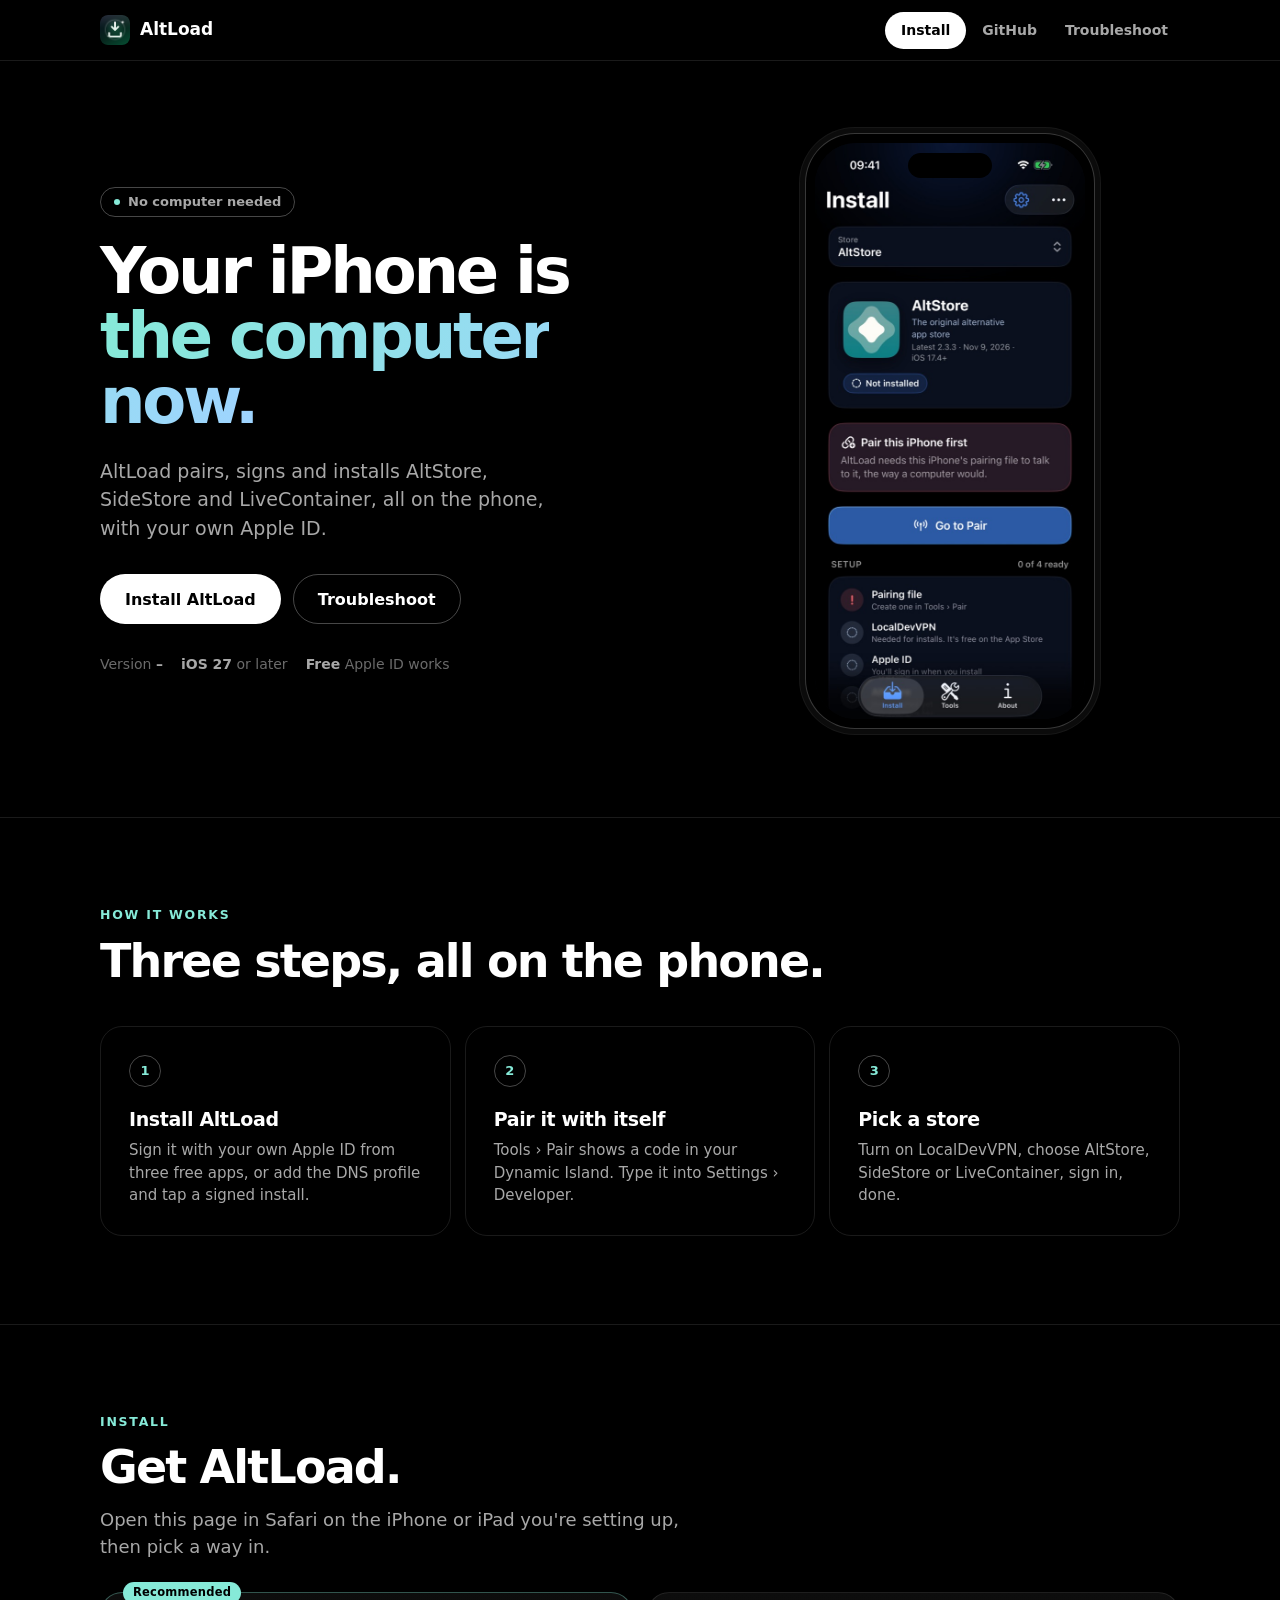
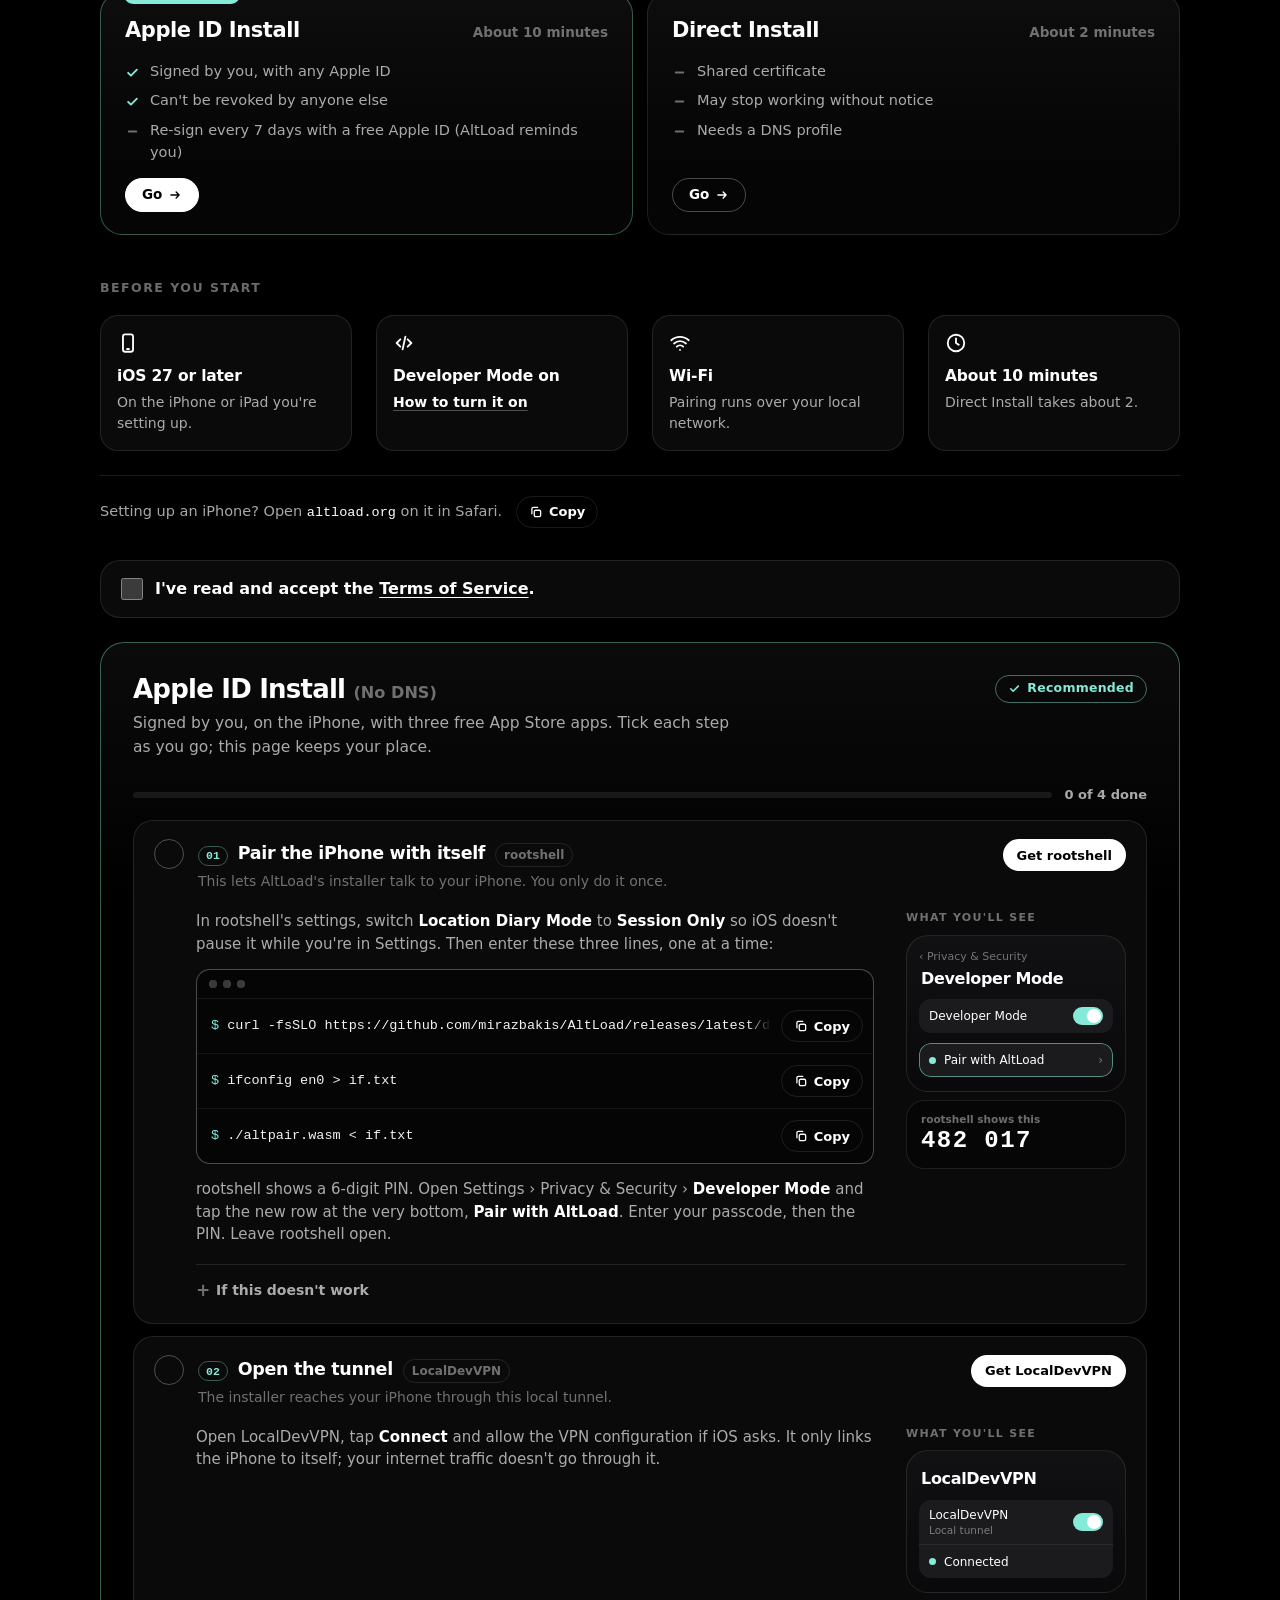
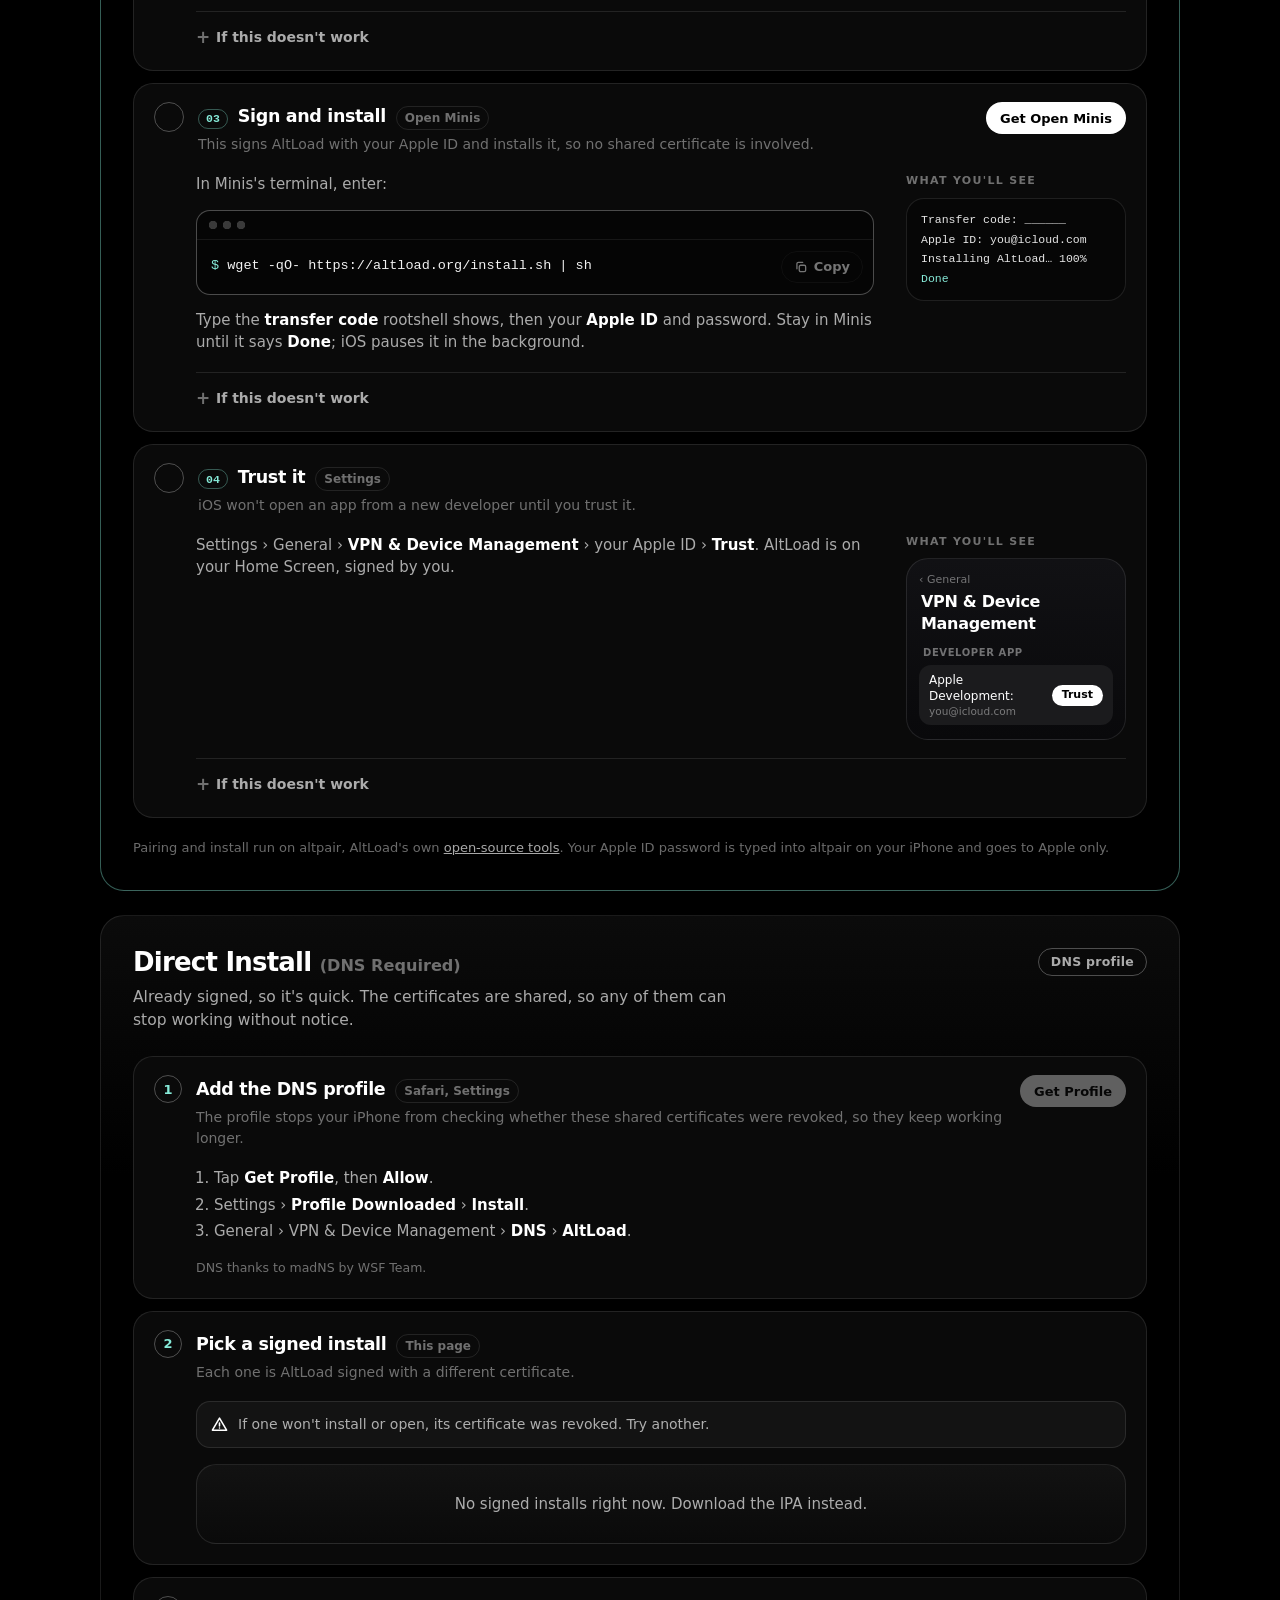
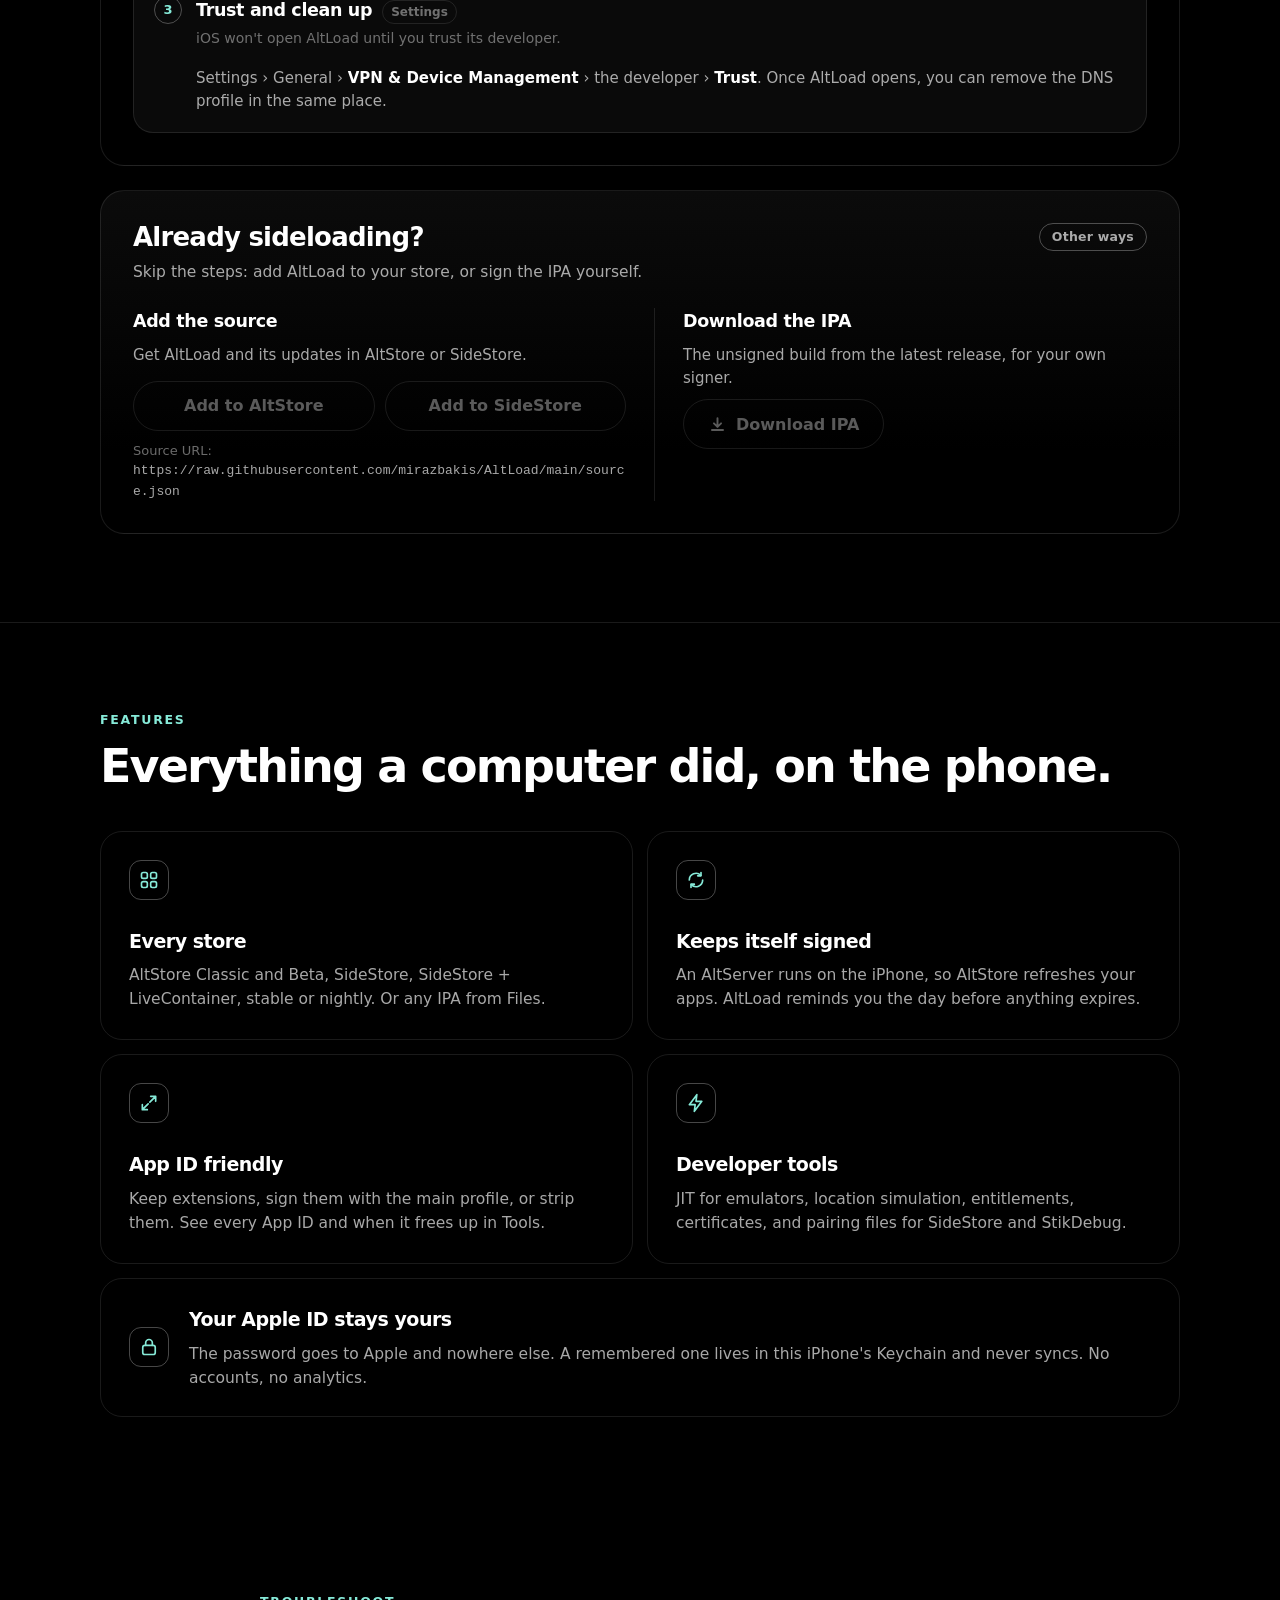
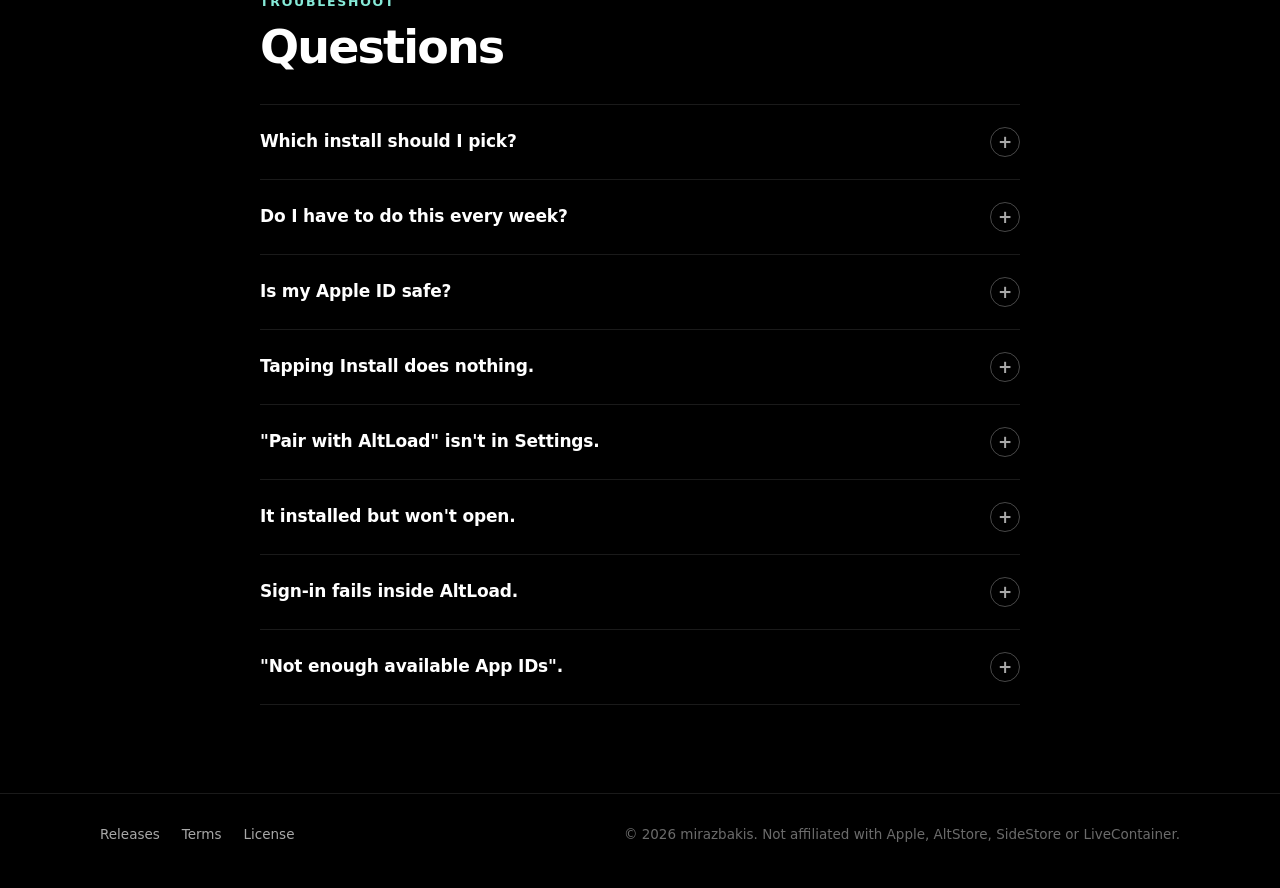
==== commit 2d5daccc: "Implemented new domain (altload.org)" ====
--- a/site/index.html
+++ b/site/index.html
@@ -8,7 +8,7 @@
 <meta property="og:title" content="AltLoad">
 <meta property="og:description" content="Your iPhone is the computer now. Sideload AltStore, SideStore and LiveContainer without a Mac or PC.">
 <meta property="og:type" content="website">
-<meta property="og:image" content="https://mirazbakis.github.io/AltLoad/AltLoad.png">
+<meta property="og:image" content="https://altload.org/AltLoad.png">
 <meta name="theme-color" content="#000000">
 <link rel="icon" type="image/png" href="AltLoad.png">
 <link rel="apple-touch-icon" href="AltLoad.png">
@@ -474,7 +474,7 @@
           <li><svg viewBox="0 0 24 24" fill="none" stroke="currentColor" stroke-width="2" stroke-linecap="round" stroke-linejoin="round"><circle cx="12" cy="12" r="9"/><path d="M12 7v5l3 2"/></svg>
             <b>About 10 minutes</b><span>Direct Install takes about 2.</span></li>
         </ul>
-        <p class="desk"><span>Setting up an iPhone? Open <code>mirazbakis.github.io/AltLoad</code> on it in Safari.</span><button type="button" class="cp" aria-label="Copy link"><svg viewBox="0 0 24 24" fill="none" stroke="currentColor" stroke-width="2.2" stroke-linecap="round" stroke-linejoin="round"><rect x="9" y="9" width="11" height="11" rx="2.5"/><path d="M5 15V6.5A2.5 2.5 0 0 1 7.5 4H15"/></svg><span>Copy</span></button></p>
+        <p class="desk"><span>Setting up an iPhone? Open <code>altload.org</code> on it in Safari.</span><button type="button" class="cp" aria-label="Copy link"><svg viewBox="0 0 24 24" fill="none" stroke="currentColor" stroke-width="2.2" stroke-linecap="round" stroke-linejoin="round"><rect x="9" y="9" width="11" height="11" rx="2.5"/><path d="M5 15V6.5A2.5 2.5 0 0 1 7.5 4H15"/></svg><span>Copy</span></button></p>
       </div>
 
       <label class="agree" id="tosRow">
@@ -571,7 +571,7 @@
               <div class="stp-main">
                 <p>In Minis's terminal, enter:</p>
                 <div class="term">
-                  <div class="cmd"><code>wget -qO- https://mirazbakis.github.io/AltLoad/install.sh | sh</code><button type="button" class="cp gated" aria-label="Copy command"><svg viewBox="0 0 24 24" fill="none" stroke="currentColor" stroke-width="2.2" stroke-linecap="round" stroke-linejoin="round"><rect x="9" y="9" width="11" height="11" rx="2.5"/><path d="M5 15V6.5A2.5 2.5 0 0 1 7.5 4H15"/></svg><span>Copy</span></button></div>
+                  <div class="cmd"><code>wget -qO- https://altload.org/install.sh | sh</code><button type="button" class="cp gated" aria-label="Copy command"><svg viewBox="0 0 24 24" fill="none" stroke="currentColor" stroke-width="2.2" stroke-linecap="round" stroke-linejoin="round"><rect x="9" y="9" width="11" height="11" rx="2.5"/><path d="M5 15V6.5A2.5 2.5 0 0 1 7.5 4H15"/></svg><span>Copy</span></button></div>
                 </div>
                 <p>Type the <b>transfer code</b> rootshell shows, then your <b>Apple ID</b> and password. Stay in Minis until it says <b>Done</b>; iOS pauses it in the background.</p>
               </div>
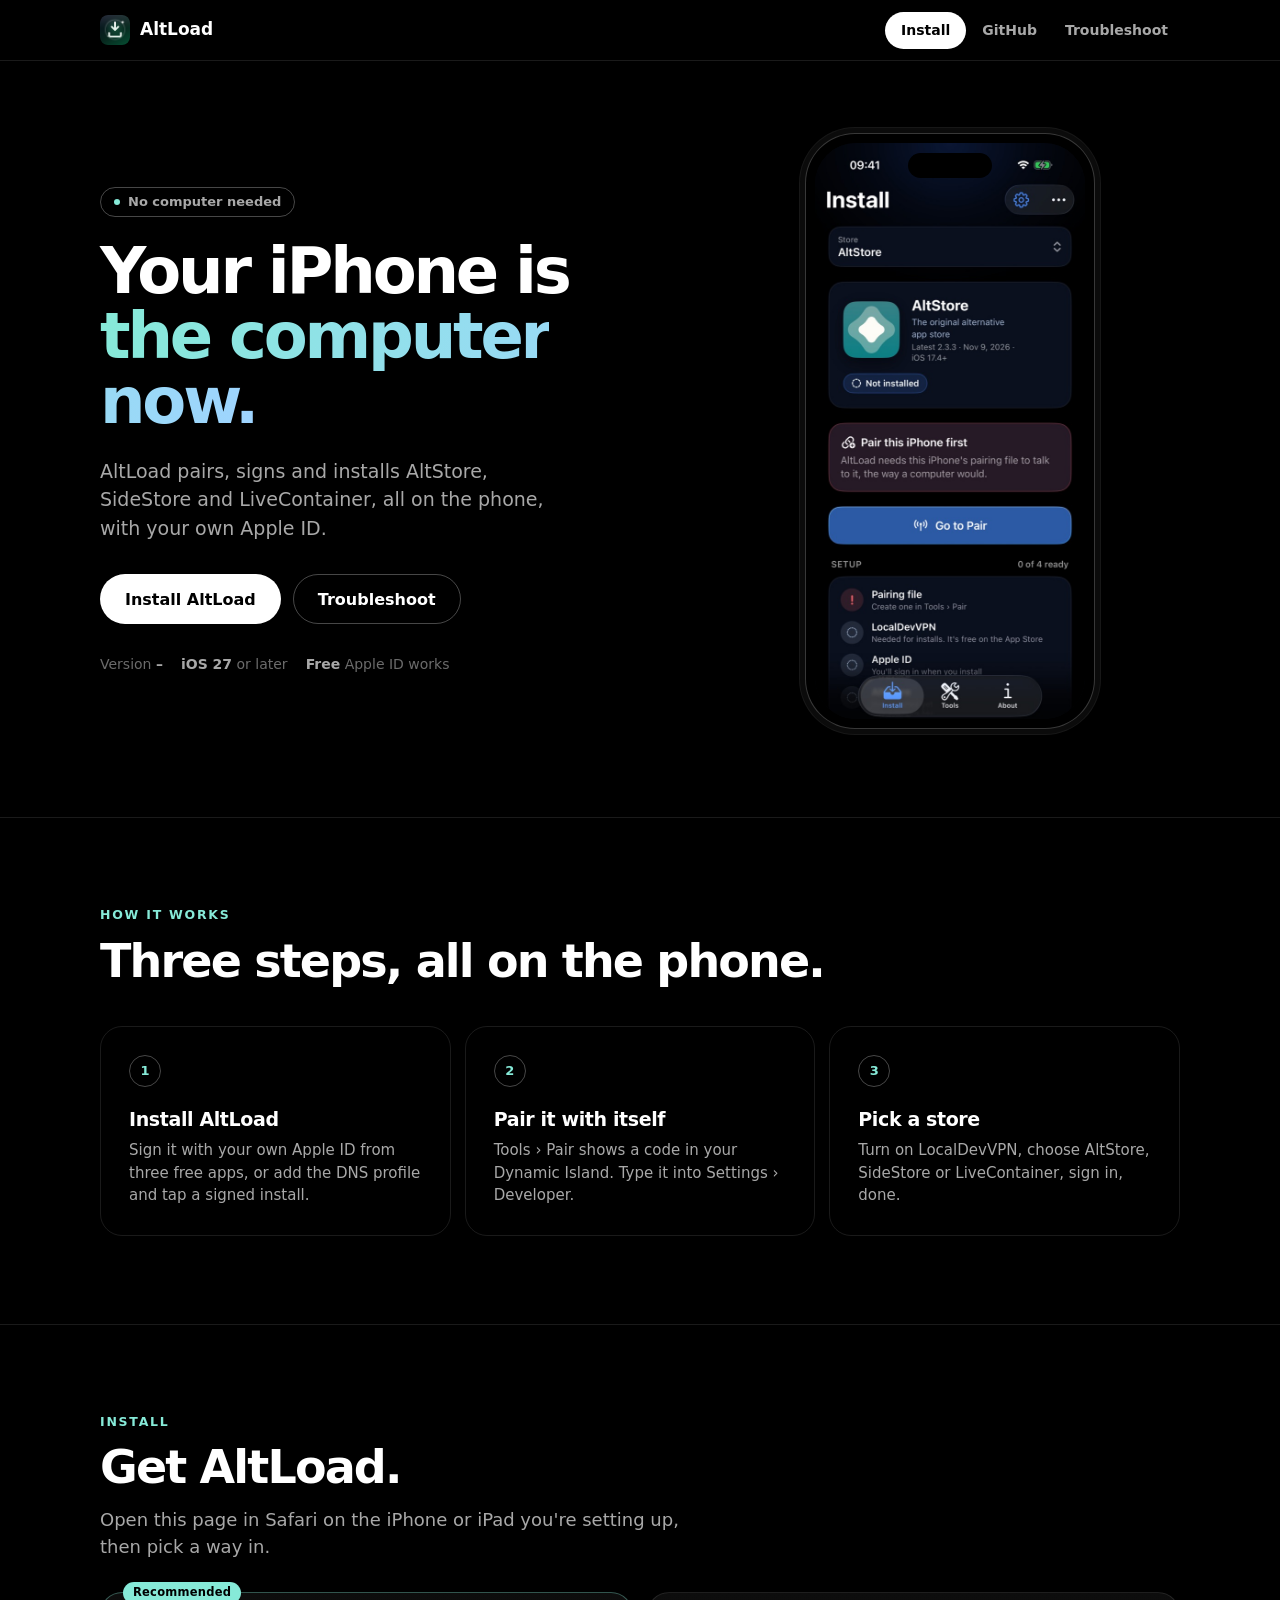
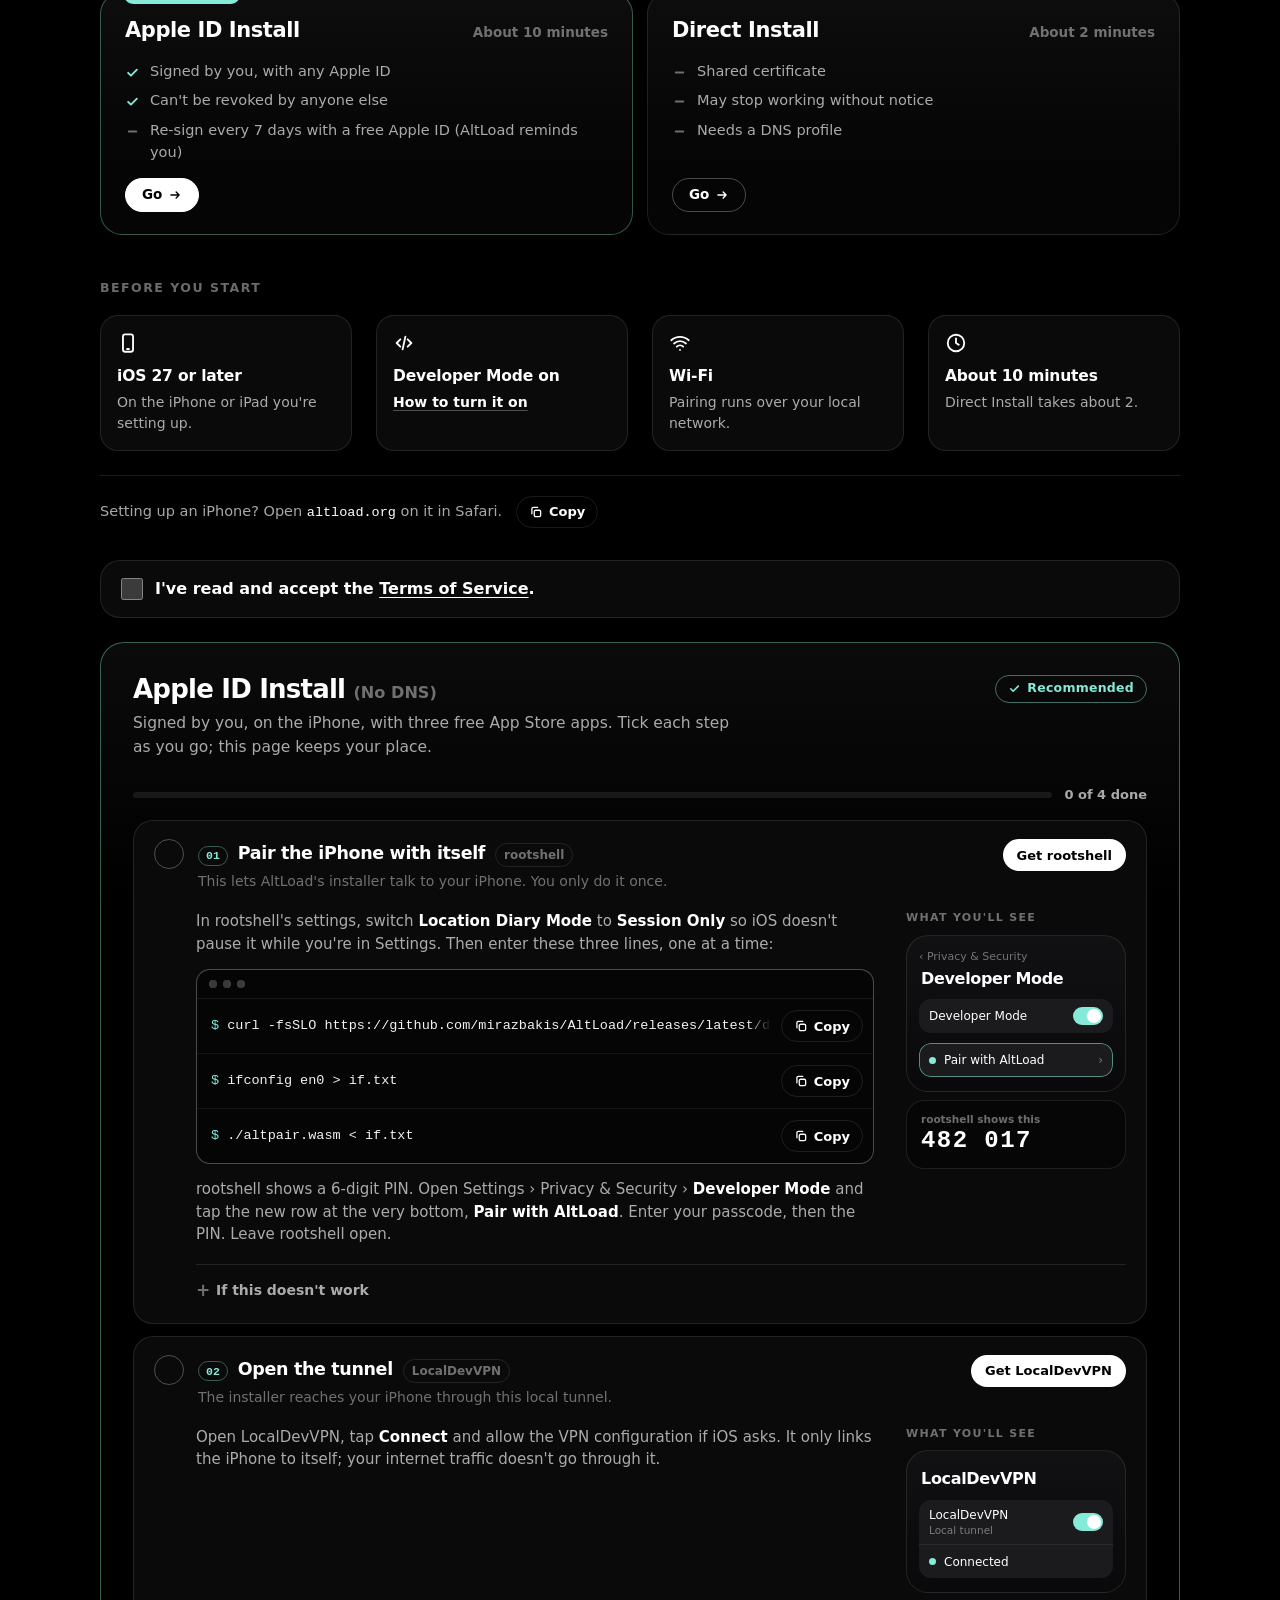
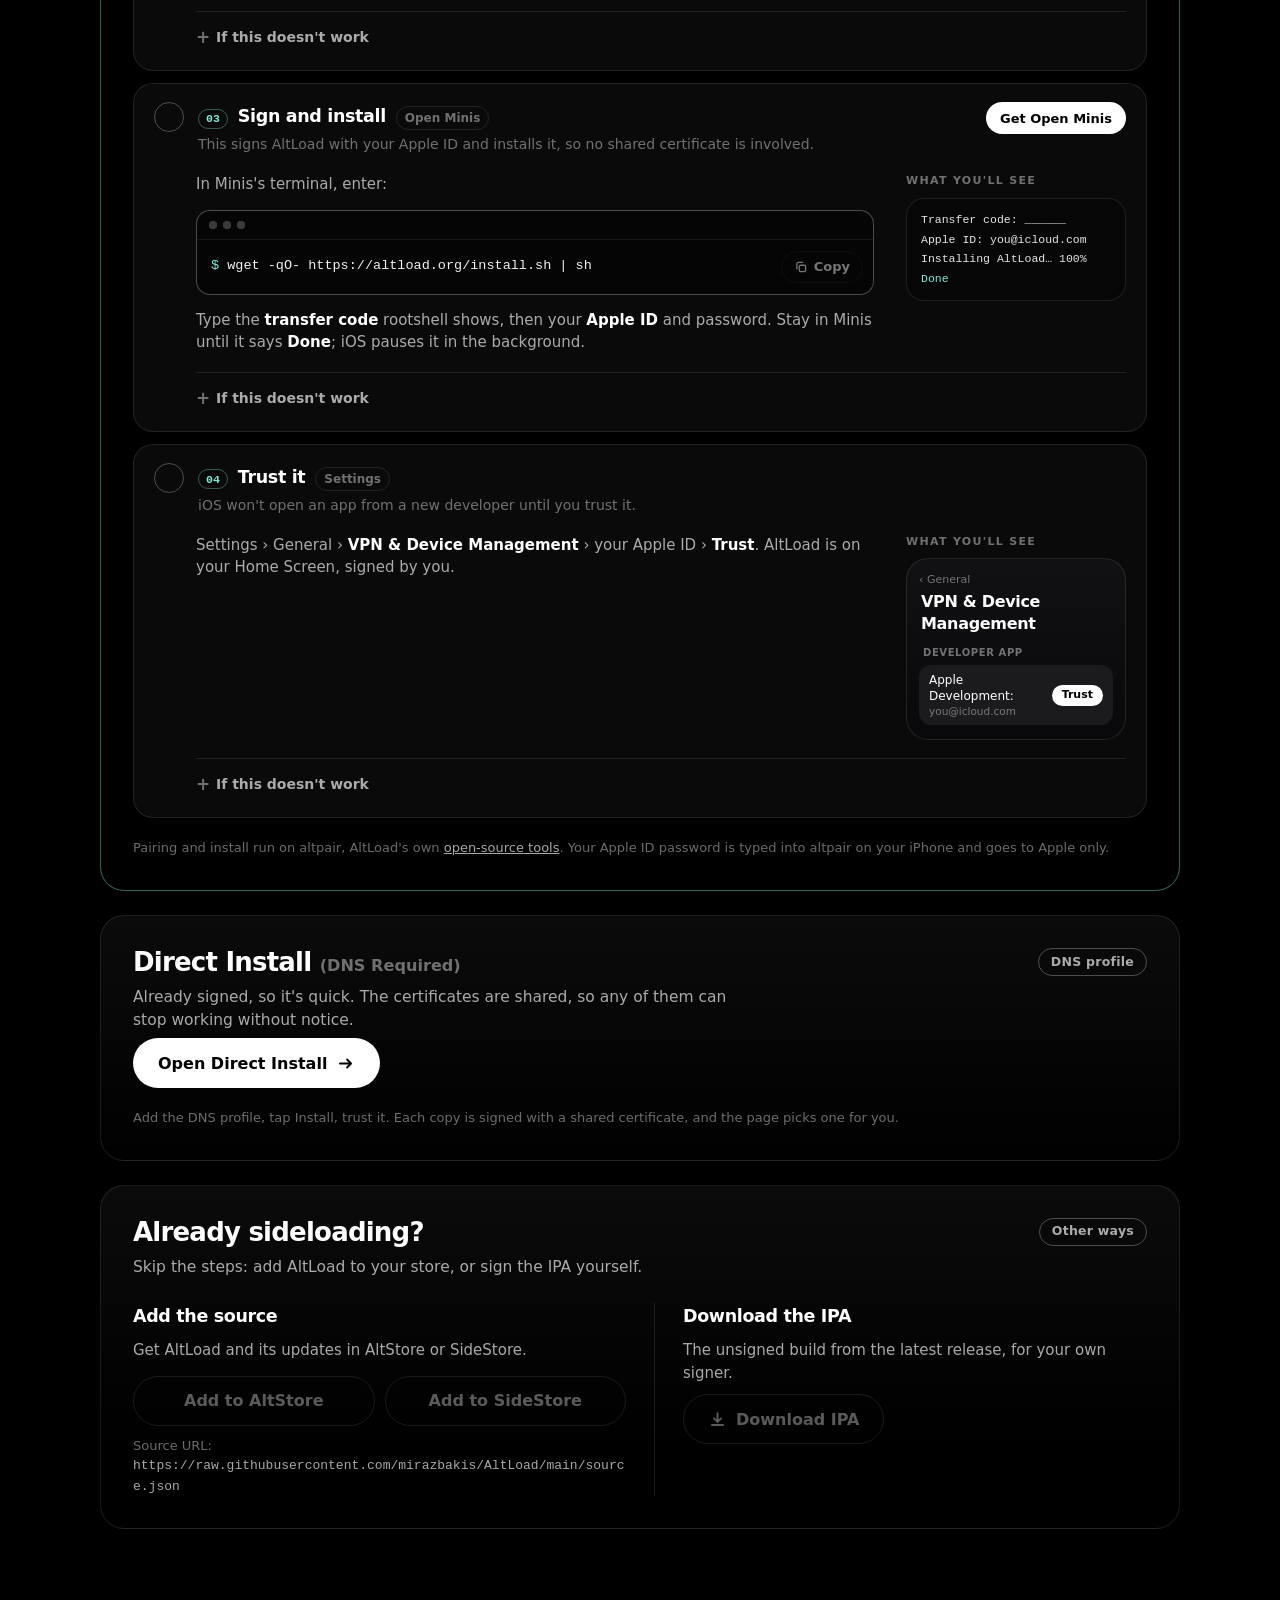
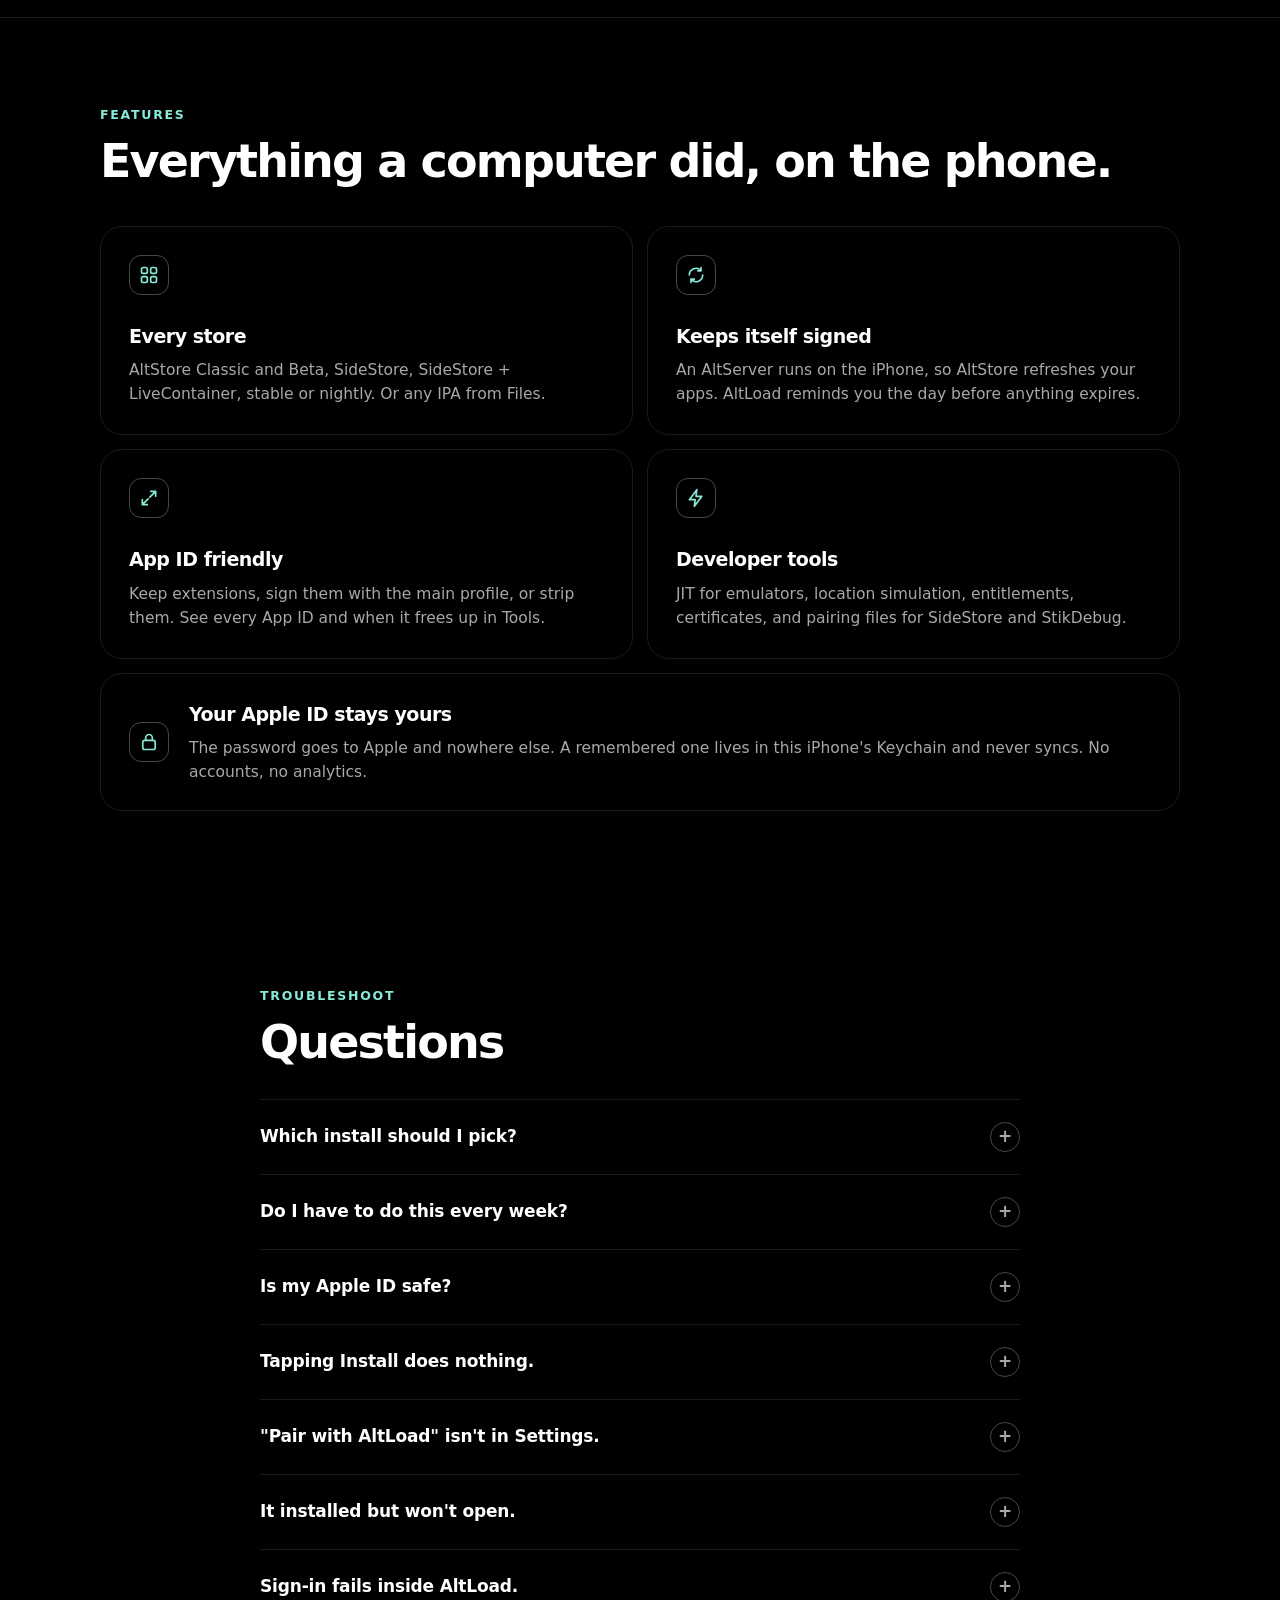
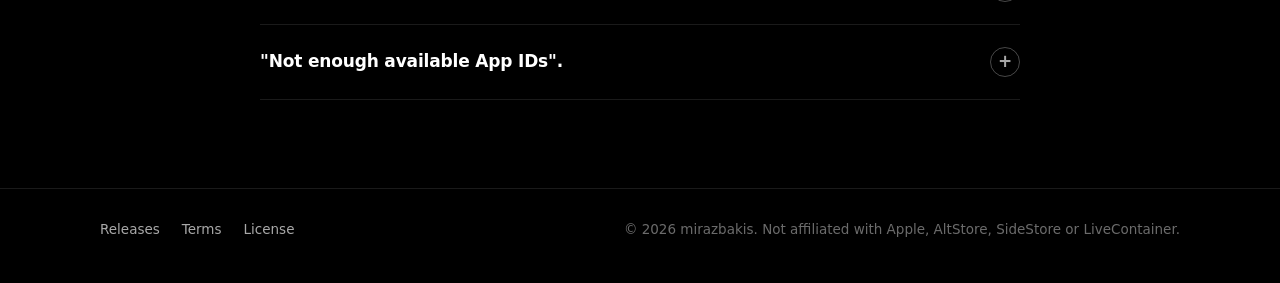
==== commit 04c6880a: "Move Direct Install to its own page Add site/direct.html with the DNS profile, a single Install butt" ====
--- a/site/index.html
+++ b/site/index.html
@@ -115,6 +115,7 @@
   /* ---- install ---- */
   .install{border-block:1px solid var(--edge)}
   #apple-id,#direct{scroll-margin-top:76px}
+  .direct-go{margin-top:6px}
   .sub-h{font-size:12.5px;font-weight:700;letter-spacing:.12em;text-transform:uppercase;color:var(--ink-3)}
 
   /* the two routes compared, each with a jump link */
@@ -456,7 +457,7 @@
             <li><svg viewBox="0 0 24 24" fill="none" stroke="currentColor" stroke-width="3" stroke-linecap="round"><path d="M6 12h12"/></svg>May stop working without notice</li>
             <li><svg viewBox="0 0 24 24" fill="none" stroke="currentColor" stroke-width="3" stroke-linecap="round"><path d="M6 12h12"/></svg>Needs a DNS profile</li>
           </ul>
-          <a class="pk-go" href="#direct">Go<svg viewBox="0 0 24 24" fill="none" stroke="currentColor" stroke-width="2.4" stroke-linecap="round" stroke-linejoin="round"><path d="M5 12h14m-5-5 5 5-5 5"/></svg></a>
+          <a class="pk-go" href="direct.html">Go<svg viewBox="0 0 24 24" fill="none" stroke="currentColor" stroke-width="2.4" stroke-linecap="round" stroke-linejoin="round"><path d="M5 12h14m-5-5 5 5-5 5"/></svg></a>
         </div>
       </div>
 
@@ -633,49 +634,8 @@
           </div>
           <span class="tag tag-dns">DNS profile</span>
         </div>
-        <ol class="dsteps">
-          <li class="dstp">
-            <div class="stp-top">
-              <span class="num">1</span>
-              <div class="stp-h"><h4>Add the DNS profile</h4><span class="where">Safari, Settings</span>
-                <p class="why">The profile stops your iPhone from checking whether these shared certificates were revoked, so they keep working longer.</p></div>
-              <a class="getapp gated" href="AltLoadDNS.mobileconfig" aria-disabled="true">Get Profile</a>
-            </div>
-            <div class="stp-body">
-              <ol class="flow">
-                <li>Tap <b>Get Profile</b>, then <b>Allow</b>.</li>
-                <li>Settings › <b>Profile Downloaded</b> › <b>Install</b>.</li>
-                <li>General › VPN &amp; Device Management › <b>DNS</b> › <b>AltLoad</b>.</li>
-              </ol>
-              <p class="credit">DNS thanks to madNS by WSF Team.</p>
-            </div>
-          </li>
-          <li class="dstp">
-            <div class="stp-top">
-              <span class="num">2</span>
-              <div class="stp-h"><h4>Pick a signed install</h4><span class="where">This page</span>
-                <p class="why">Each one is AltLoad signed with a different certificate.</p></div>
-              <span class="count" id="count"></span>
-            </div>
-            <div class="stp-body">
-              <div class="notice">
-                <svg viewBox="0 0 24 24" fill="none" stroke="currentColor" stroke-width="2.2" stroke-linecap="round" stroke-linejoin="round"><path d="M12 3 2 20h20L12 3z"/><path d="M12 10v4M12 17h.01"/></svg>
-                <span>If one won't install or open, its certificate was revoked. Try another.</span>
-              </div>
-              <ul class="copies" id="copies"><li class="copy empty">Loading…</li></ul>
-            </div>
-          </li>
-          <li class="dstp">
-            <div class="stp-top">
-              <span class="num">3</span>
-              <div class="stp-h"><h4>Trust and clean up</h4><span class="where">Settings</span>
-                <p class="why">iOS won't open AltLoad until you trust its developer.</p></div>
-            </div>
-            <div class="stp-body">
-              <p>Settings › General › <b>VPN &amp; Device Management</b> › the developer › <b>Trust</b>. Once AltLoad opens, you can remove the DNS profile in the same place.</p>
-            </div>
-          </li>
-        </ol>
+        <a class="btn btn-solid direct-go" href="direct.html">Open Direct Install<svg viewBox="0 0 24 24" fill="none" stroke="currentColor" stroke-width="2.4" stroke-linecap="round" stroke-linejoin="round"><path d="M5 12h14m-5-5 5 5-5 5"/></svg></a>
+        <p class="fine">Add the DNS profile, tap Install, trust it. Each copy is signed with a shared certificate, and the page picks one for you.</p>
       </div>
 
       <!-- Route 3: for people who already sideload. -->
@@ -846,11 +806,12 @@
 
   // Every signed install, always shown.
   function render(slots){
+    if(!list) return;
     if(!slots.length){
       list.innerHTML = '<li class="copy empty">No signed installs right now. Download the IPA instead.</li>';
       return;
     }
-    countEl.textContent = slots.length + ' available';
+    if(countEl) countEl.textContent = slots.length + ' available';
     list.innerHTML = slots.map(function(s, i){
       return '<li class="copy"><div class="head"><img src="' + esc(s.iconUrl || 'AltLoad.png') + '" alt="">'
         + '<div class="t"><div class="n">' + esc(s.bundleId || ('Signed Install ' + (i + 1))).replace(/\./g, '.<wbr>') + '</div>'
@@ -865,7 +826,7 @@
     .then(function(r){ return r.ok ? r.json() : null; })
     .then(function(d){
       var slots = ((d && d.slots) || []).slice().sort(function(a,b){ return num(a.slug) - num(b.slug); });
-      if(slots.length && slots[0].version) verEl.textContent = slots[0].version;
+      if(verEl && slots.length && slots[0].version) verEl.textContent = slots[0].version;
       render(slots);
     })
     .catch(function(){ render([]); });
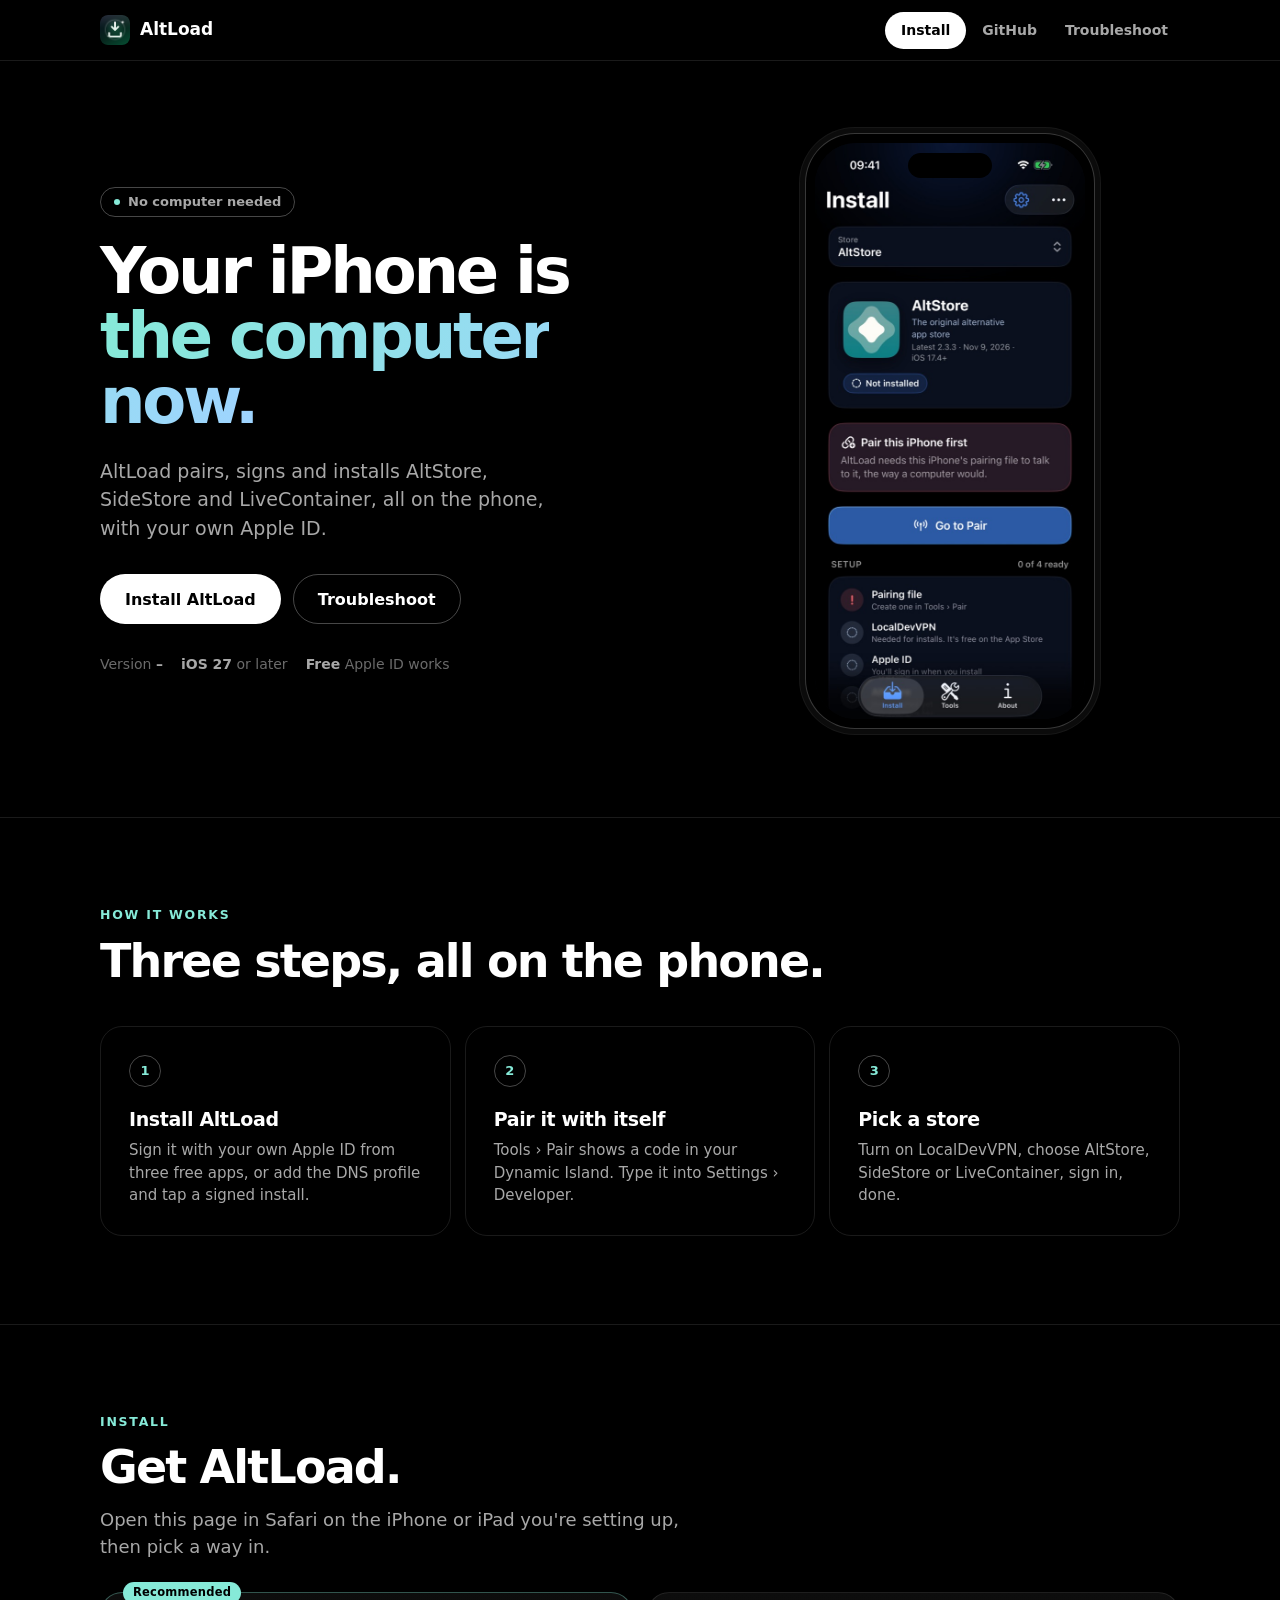
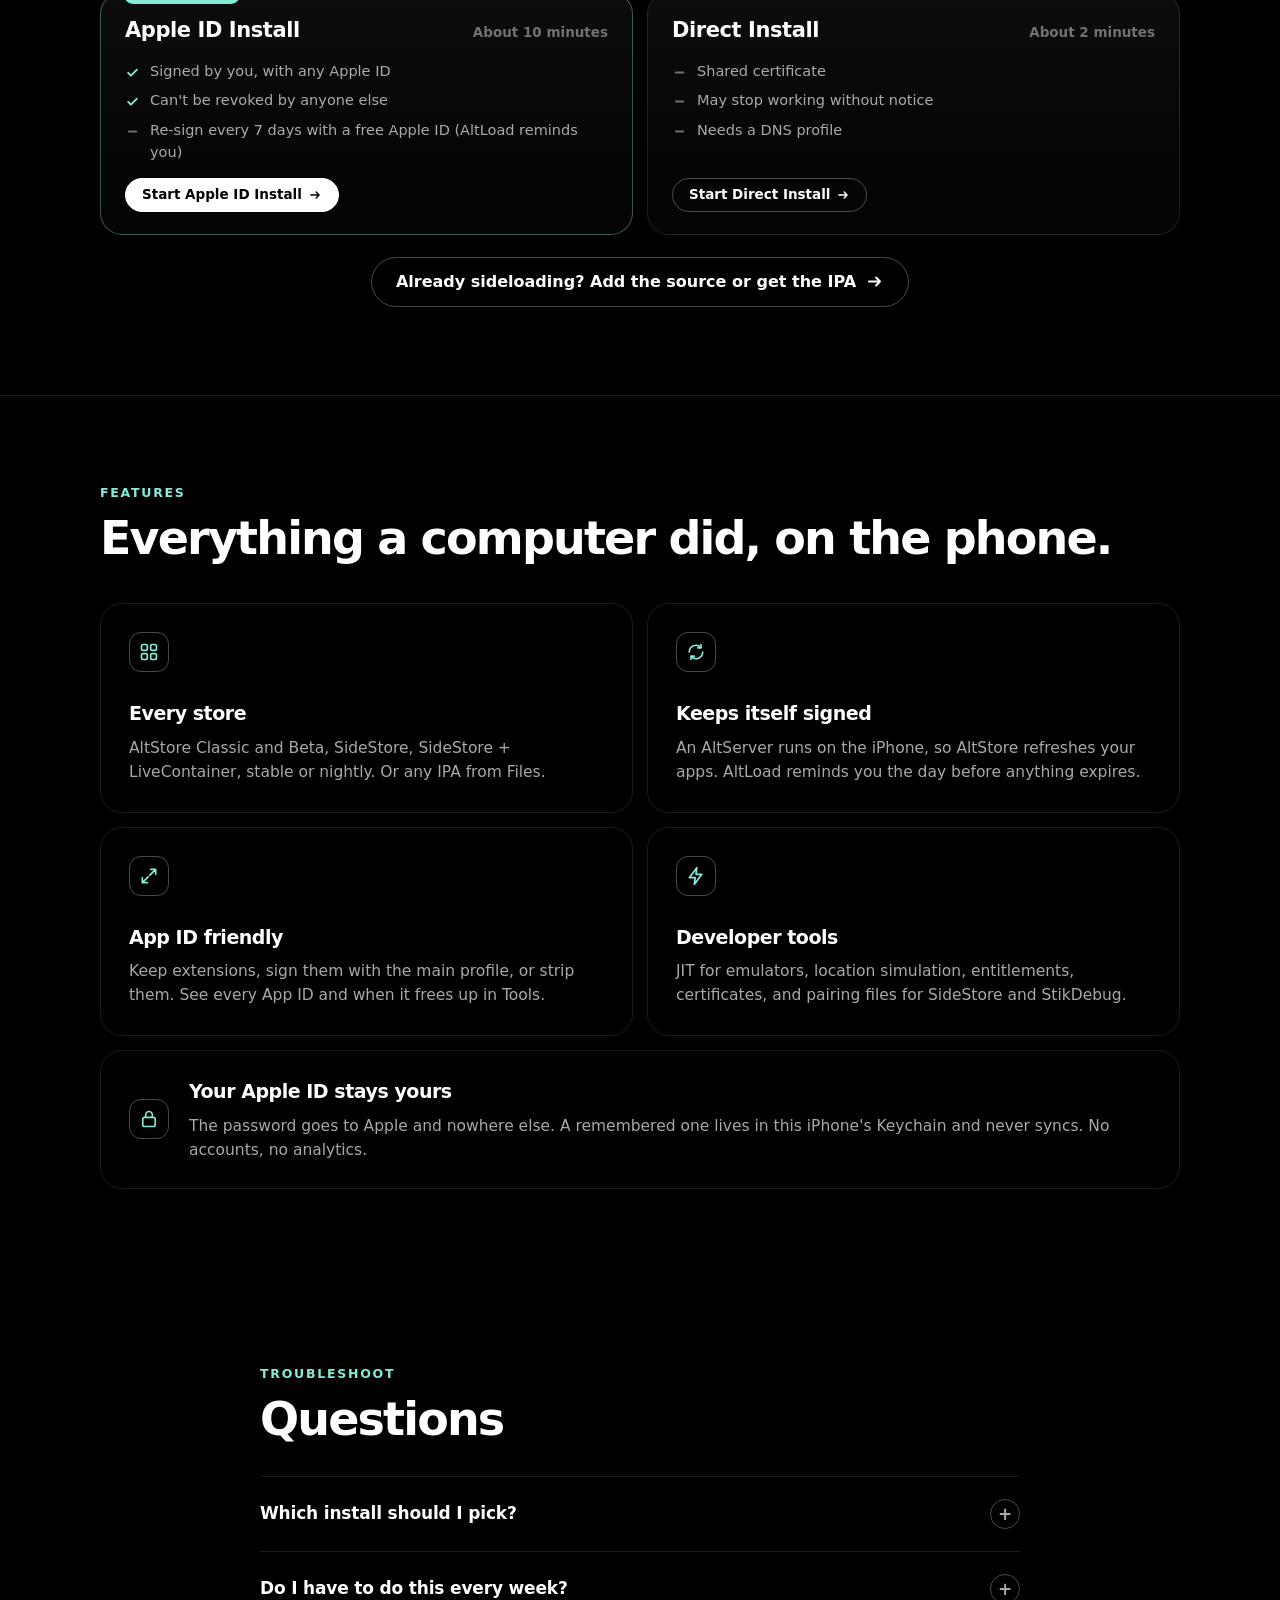
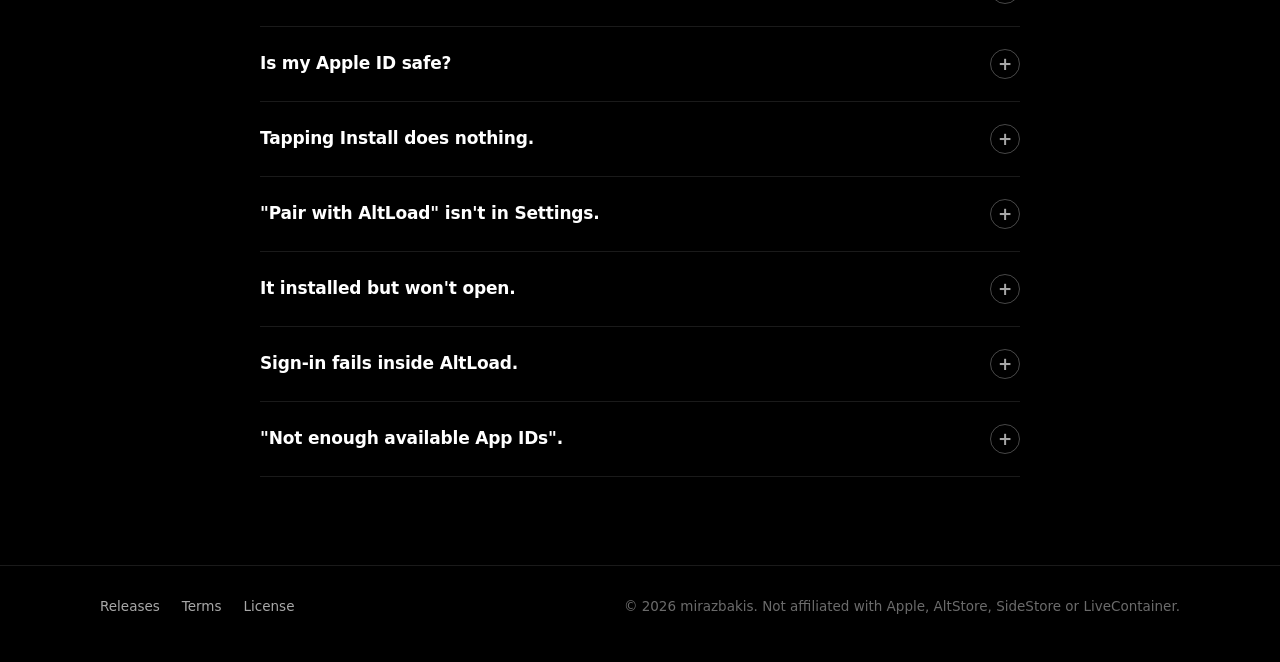
==== commit 09441f7e: "Split install routes into their own pages Make the main page a landing page whose Install section li" ====
--- a/site/index.html
+++ b/site/index.html
@@ -383,6 +383,8 @@
   .copy:hover{transform:translateY(-2px)}
   .copy{transition:border-color .15s,transform .15s}
   @media (prefers-reduced-motion:reduce){.pk:hover,.copy:hover{transform:none}}
+  .more-ways{margin-top:22px;display:flex;justify-content:center}
+  .more-ways .btn{white-space:normal;text-align:center}
 </style>
 </head>
 <body>
@@ -391,7 +393,7 @@
   <div class="wrap">
     <a class="brand" href="./"><img src="AltLoad.png" alt="">AltLoad</a>
     <nav>
-      <a class="go" href="#install">Install</a>
+      <a class="go" href="install.html">Install</a>
       <a href="https://github.com/mirazbakis/AltLoad">GitHub</a>
       <a href="#faq">Troubleshoot</a>
     </nav>
@@ -406,7 +408,7 @@
         <h1 class="stage-title">Your iPhone is<br><span>the computer now.</span></h1>
         <p class="hero-sub">AltLoad pairs, signs and installs AltStore, SideStore and LiveContainer, all on the phone, with your own Apple ID.</p>
         <div class="cta">
-          <a class="btn btn-solid" href="#install">Install AltLoad</a>
+          <a class="btn btn-solid" href="install.html">Install AltLoad</a>
           <a class="btn btn-line" href="#faq">Troubleshoot</a>
         </div>
         <div class="meta"><span>Version <b id="ver">–</b></span><span><b>iOS 27</b> or later</span><span><b>Free</b> Apple ID works</span></div>
@@ -448,7 +450,7 @@
             <li class="plus"><svg viewBox="0 0 24 24" fill="none" stroke="currentColor" stroke-width="3" stroke-linecap="round" stroke-linejoin="round"><path d="m5 12.5 4.5 4.5L19 7.5"/></svg>Can't be revoked by anyone else</li>
             <li><svg viewBox="0 0 24 24" fill="none" stroke="currentColor" stroke-width="3" stroke-linecap="round"><path d="M6 12h12"/></svg>Re-sign every 7 days with a free Apple ID (AltLoad reminds you)</li>
           </ul>
-          <a class="pk-go" href="#apple-id">Go<svg viewBox="0 0 24 24" fill="none" stroke="currentColor" stroke-width="2.4" stroke-linecap="round" stroke-linejoin="round"><path d="M5 12h14m-5-5 5 5-5 5"/></svg></a>
+          <a class="pk-go" href="apple-id.html">Start Apple ID Install<svg viewBox="0 0 24 24" fill="none" stroke="currentColor" stroke-width="2.4" stroke-linecap="round" stroke-linejoin="round"><path d="M5 12h14m-5-5 5 5-5 5"/></svg></a>
         </div>
         <div class="pk">
           <div class="pk-h"><h3>Direct Install</h3><span class="pk-t">About 2 minutes</span></div>
@@ -457,214 +459,11 @@
             <li><svg viewBox="0 0 24 24" fill="none" stroke="currentColor" stroke-width="3" stroke-linecap="round"><path d="M6 12h12"/></svg>May stop working without notice</li>
             <li><svg viewBox="0 0 24 24" fill="none" stroke="currentColor" stroke-width="3" stroke-linecap="round"><path d="M6 12h12"/></svg>Needs a DNS profile</li>
           </ul>
-          <a class="pk-go" href="direct.html">Go<svg viewBox="0 0 24 24" fill="none" stroke="currentColor" stroke-width="2.4" stroke-linecap="round" stroke-linejoin="round"><path d="M5 12h14m-5-5 5 5-5 5"/></svg></a>
+          <a class="pk-go" href="direct.html">Start Direct Install<svg viewBox="0 0 24 24" fill="none" stroke="currentColor" stroke-width="2.4" stroke-linecap="round" stroke-linejoin="round"><path d="M5 12h14m-5-5 5 5-5 5"/></svg></a>
         </div>
       </div>
 
-      <!-- What to have ready before either route. -->
-      <div class="pre">
-        <h3 class="sub-h">Before you start</h3>
-        <ul class="pre-list">
-          <li><svg viewBox="0 0 24 24" fill="none" stroke="currentColor" stroke-width="2" stroke-linecap="round" stroke-linejoin="round"><rect x="6.5" y="2.5" width="11" height="19" rx="2.5"/><path d="M11 18.5h2"/></svg>
-            <b>iOS 27 or later</b><span>On the iPhone or iPad you're setting up.</span></li>
-          <li><svg viewBox="0 0 24 24" fill="none" stroke="currentColor" stroke-width="2" stroke-linecap="round" stroke-linejoin="round"><path d="m8 8-4 4 4 4M16 8l4 4-4 4M13.5 5l-3 14"/></svg>
-            <b>Developer Mode on</b>
-            <details><summary>How to turn it on</summary><p>Settings › Privacy &amp; Security › Developer Mode › On, then restart and confirm.</p></details></li>
-          <li><svg viewBox="0 0 24 24" fill="none" stroke="currentColor" stroke-width="2" stroke-linecap="round" stroke-linejoin="round"><path d="M2.5 9a14 14 0 0 1 19 0M5.5 12.5a9.5 9.5 0 0 1 13 0M8.5 16a5 5 0 0 1 7 0"/><path d="M12 19.5h.01"/></svg>
-            <b>Wi-Fi</b><span>Pairing runs over your local network.</span></li>
-          <li><svg viewBox="0 0 24 24" fill="none" stroke="currentColor" stroke-width="2" stroke-linecap="round" stroke-linejoin="round"><circle cx="12" cy="12" r="9"/><path d="M12 7v5l3 2"/></svg>
-            <b>About 10 minutes</b><span>Direct Install takes about 2.</span></li>
-        </ul>
-        <p class="desk"><span>Setting up an iPhone? Open <code>altload.org</code> on it in Safari.</span><button type="button" class="cp" aria-label="Copy link"><svg viewBox="0 0 24 24" fill="none" stroke="currentColor" stroke-width="2.2" stroke-linecap="round" stroke-linejoin="round"><rect x="9" y="9" width="11" height="11" rx="2.5"/><path d="M5 15V6.5A2.5 2.5 0 0 1 7.5 4H15"/></svg><span>Copy</span></button></p>
-      </div>
-
-      <label class="agree" id="tosRow">
-        <input type="checkbox" id="tos">
-        <span>I've read and accept the <a href="terms.html">Terms of Service</a>.</span>
-      </label>
-
-      <!-- Route 1: signed on the iPhone with the owner's Apple ID. -->
-      <div class="method prime" id="apple-id">
-        <div class="method-head">
-          <div class="mh">
-            <h3>Apple ID Install <small>(No DNS)</small></h3>
-            <p>Signed by you, on the iPhone, with three free App Store apps. Tick each step as you go; this page keeps your place.</p>
-          </div>
-          <span class="tag tag-new"><svg viewBox="0 0 24 24" fill="none" stroke="currentColor" stroke-width="3" stroke-linecap="round" stroke-linejoin="round"><path d="m5 12.5 4.5 4.5L19 7.5"/></svg>Recommended</span>
-        </div>
-
-        <div class="prog" aria-live="polite"><span class="prog-bar"><i id="progFill"></i></span><span id="progText">0 of 4 done</span></div>
-        <ol class="steps" id="steps">
-          <li class="stp" data-step="1">
-            <div class="stp-top">
-              <button type="button" class="tick" aria-pressed="false" aria-label="Mark step 1 done"><svg viewBox="0 0 24 24" fill="none" stroke="currentColor" stroke-width="3" stroke-linecap="round" stroke-linejoin="round"><path d="m5 12.5 4.5 4.5L19 7.5"/></svg></button>
-              <div class="stp-h"><span class="idx">01</span><h4>Pair the iPhone with itself</h4><span class="where">rootshell</span>
-                <p class="why">This lets AltLoad's installer talk to your iPhone. You only do it once.</p></div>
-              <a class="getapp" href="https://apps.apple.com/app/rootshell-local-terminal-ssh/id6755794662" target="_blank" rel="noopener">Get rootshell</a>
-            </div>
-            <div class="stp-body duo">
-              <div class="stp-main">
-                <p>In rootshell's settings, switch <b>Location Diary Mode</b> to <b>Session Only</b> so iOS doesn't pause it while you're in Settings. Then enter these three lines, one at a time:</p>
-                <div class="term">
-                  <div class="cmd"><code>curl -fsSLO https://github.com/mirazbakis/AltLoad/releases/latest/download/altpair.wasm</code><button type="button" class="cp" aria-label="Copy command"><svg viewBox="0 0 24 24" fill="none" stroke="currentColor" stroke-width="2.2" stroke-linecap="round" stroke-linejoin="round"><rect x="9" y="9" width="11" height="11" rx="2.5"/><path d="M5 15V6.5A2.5 2.5 0 0 1 7.5 4H15"/></svg><span>Copy</span></button></div>
-                  <div class="cmd"><code>ifconfig en0 &gt; if.txt</code><button type="button" class="cp" aria-label="Copy command"><svg viewBox="0 0 24 24" fill="none" stroke="currentColor" stroke-width="2.2" stroke-linecap="round" stroke-linejoin="round"><rect x="9" y="9" width="11" height="11" rx="2.5"/><path d="M5 15V6.5A2.5 2.5 0 0 1 7.5 4H15"/></svg><span>Copy</span></button></div>
-                  <div class="cmd"><code>./altpair.wasm &lt; if.txt</code><button type="button" class="cp" aria-label="Copy command"><svg viewBox="0 0 24 24" fill="none" stroke="currentColor" stroke-width="2.2" stroke-linecap="round" stroke-linejoin="round"><rect x="9" y="9" width="11" height="11" rx="2.5"/><path d="M5 15V6.5A2.5 2.5 0 0 1 7.5 4H15"/></svg><span>Copy</span></button></div>
-                </div>
-                <p>rootshell shows a 6-digit PIN. Open Settings › Privacy &amp; Security › <b>Developer Mode</b> and tap the new row at the very bottom, <b>Pair with AltLoad</b>. Enter your passcode, then the PIN. Leave rootshell open.</p>
-              </div>
-              <div class="shot" aria-hidden="true">
-                <div class="shot-cap">What you'll see</div>
-                <div class="scr">
-                  <div class="scr-back">‹ Privacy &amp; Security</div>
-                  <div class="scr-t">Developer Mode</div>
-                  <div class="grp"><div class="row">Developer Mode<span class="tog"></span></div></div>
-                  <div class="grp"><div class="row hi"><i class="dot"></i>Pair with AltLoad<span class="chev">›</span></div></div>
-                </div>
-                <div class="tile"><small>rootshell shows this</small><b>482 017</b></div>
-              </div>
-              <details class="trouble"><summary>If this doesn't work</summary>
-                <ul>
-                  <li><b>Pair with AltLoad doesn't appear.</b>Check Developer Mode is on and the iPhone is on Wi-Fi, then run the last two lines again and reopen Settings.</li>
-                  <li><b>The PIN was rejected.</b>Run <code>./altpair.wasm &lt; if.txt</code> again for a new PIN; each one works once.</li>
-                  <li><b>rootshell stopped.</b>Set Location Diary Mode to Session Only and allow Local Network access, then start again.</li>
-                  <li><b>It says <code>wasm: command not found</code>.</b>rootshell can't pipe into a <code>.wasm</code> program. Use the three lines above (save to <code>if.txt</code>, then read it with <code>&lt;</code>), not <code>ifconfig en0 | ./altpair.wasm</code>.</li>
-                </ul>
-              </details>
-            </div>
-          </li>
-          <li class="stp" data-step="2">
-            <div class="stp-top">
-              <button type="button" class="tick" aria-pressed="false" aria-label="Mark step 2 done"><svg viewBox="0 0 24 24" fill="none" stroke="currentColor" stroke-width="3" stroke-linecap="round" stroke-linejoin="round"><path d="m5 12.5 4.5 4.5L19 7.5"/></svg></button>
-              <div class="stp-h"><span class="idx">02</span><h4>Open the tunnel</h4><span class="where">LocalDevVPN</span>
-                <p class="why">The installer reaches your iPhone through this local tunnel.</p></div>
-              <a class="getapp" href="https://apps.apple.com/app/id6755608044" target="_blank" rel="noopener">Get LocalDevVPN</a>
-            </div>
-            <div class="stp-body duo">
-              <div class="stp-main">
-                <p>Open LocalDevVPN, tap <b>Connect</b> and allow the VPN configuration if iOS asks. It only links the iPhone to itself; your internet traffic doesn't go through it.</p>
-              </div>
-              <div class="shot" aria-hidden="true">
-                <div class="shot-cap">What you'll see</div>
-                <div class="scr">
-                  <div class="scr-t">LocalDevVPN</div>
-                  <div class="grp">
-                    <div class="row"><span>LocalDevVPN<small>Local tunnel</small></span><span class="tog"></span></div>
-                    <div class="row"><i class="dot"></i>Connected</div>
-                  </div>
-                </div>
-              </div>
-              <details class="trouble"><summary>If this doesn't work</summary>
-                <ul>
-                  <li><b>LocalDevVPN won't connect.</b>Open it, remove the VPN configuration, add it again and tap Connect.</li>
-                  <li><b>Another VPN is on.</b>Turn it off; iOS runs one VPN at a time.</li>
-                </ul>
-              </details>
-            </div>
-          </li>
-          <li class="stp" data-step="3">
-            <div class="stp-top">
-              <button type="button" class="tick" aria-pressed="false" aria-label="Mark step 3 done"><svg viewBox="0 0 24 24" fill="none" stroke="currentColor" stroke-width="3" stroke-linecap="round" stroke-linejoin="round"><path d="m5 12.5 4.5 4.5L19 7.5"/></svg></button>
-              <div class="stp-h"><span class="idx">03</span><h4>Sign and install</h4><span class="where">Open Minis</span>
-                <p class="why">This signs AltLoad with your Apple ID and installs it, so no shared certificate is involved.</p></div>
-              <a class="getapp" href="https://apps.apple.com/app/id6759188481" target="_blank" rel="noopener">Get Open Minis</a>
-            </div>
-            <div class="stp-body duo">
-              <div class="stp-main">
-                <p>In Minis's terminal, enter:</p>
-                <div class="term">
-                  <div class="cmd"><code>wget -qO- https://altload.org/install.sh | sh</code><button type="button" class="cp gated" aria-label="Copy command"><svg viewBox="0 0 24 24" fill="none" stroke="currentColor" stroke-width="2.2" stroke-linecap="round" stroke-linejoin="round"><rect x="9" y="9" width="11" height="11" rx="2.5"/><path d="M5 15V6.5A2.5 2.5 0 0 1 7.5 4H15"/></svg><span>Copy</span></button></div>
-                </div>
-                <p>Type the <b>transfer code</b> rootshell shows, then your <b>Apple ID</b> and password. Stay in Minis until it says <b>Done</b>; iOS pauses it in the background.</p>
-              </div>
-              <div class="shot" aria-hidden="true">
-                <div class="shot-cap">What you'll see</div>
-                <div class="tile">
-                  <span>Transfer code: ______</span>
-                  <span>Apple ID: you@icloud.com</span>
-                  <span>Installing AltLoad… 100%</span>
-                  <span class="ok">Done</span>
-                </div>
-              </div>
-              <details class="trouble"><summary>If this doesn't work</summary>
-                <ul>
-                  <li><b>It can't find the pairing file.</b>Keep rootshell open in the background and type the transfer code it shows.</li>
-                  <li><b>Sign-in fails.</b>Check the Apple ID and password. Two-factor codes go to your other devices. If none arrives, type <code>r</code> to resend it or <code>s</code> to get it by text.</li>
-                  <li><b>It stops partway.</b>Check LocalDevVPN is still connected, then run the line again.</li>
-                </ul>
-              </details>
-            </div>
-          </li>
-          <li class="stp" data-step="4">
-            <div class="stp-top">
-              <button type="button" class="tick" aria-pressed="false" aria-label="Mark step 4 done"><svg viewBox="0 0 24 24" fill="none" stroke="currentColor" stroke-width="3" stroke-linecap="round" stroke-linejoin="round"><path d="m5 12.5 4.5 4.5L19 7.5"/></svg></button>
-              <div class="stp-h"><span class="idx">04</span><h4>Trust it</h4><span class="where">Settings</span>
-                <p class="why">iOS won't open an app from a new developer until you trust it.</p></div>
-            </div>
-            <div class="stp-body duo">
-              <div class="stp-main">
-                <p>Settings › General › <b>VPN &amp; Device Management</b> › your Apple ID › <b>Trust</b>. AltLoad is on your Home Screen, signed by you.</p>
-              </div>
-              <div class="shot" aria-hidden="true">
-                <div class="shot-cap">What you'll see</div>
-                <div class="scr">
-                  <div class="scr-back">‹ General</div>
-                  <div class="scr-t">VPN &amp; Device Management</div>
-                  <div class="grp-h">Developer App</div>
-                  <div class="grp"><div class="row"><span>Apple Development:<small>you@icloud.com</small></span><span class="trust">Trust</span></div></div>
-                </div>
-              </div>
-              <details class="trouble"><summary>If this doesn't work</summary>
-                <ul>
-                  <li><b>AltLoad closes right away.</b>Trust it first. If it still closes, delete it and run step 3 again.</li>
-                  <li><b>Your Apple ID isn't listed.</b>Step 3 didn't finish. Run it again and stay in Minis until Done.</li>
-                </ul>
-              </details>
-            </div>
-          </li>
-        </ol>
-        <p class="fine">Pairing and install run on altpair, AltLoad's own <a href="https://github.com/mirazbakis/AltLoad/tree/main/altpair">open-source tools</a>. Your Apple ID password is typed into altpair on your iPhone and goes to Apple only.</p>
-      </div>
-
-      <!-- Route 2: the ready-signed copies, which only install through the DNS profile. -->
-      <div class="method" id="direct">
-        <div class="method-head">
-          <div class="mh">
-            <h3>Direct Install <small>(DNS Required)</small></h3>
-            <p>Already signed, so it's quick. The certificates are shared, so any of them can stop working without notice.</p>
-          </div>
-          <span class="tag tag-dns">DNS profile</span>
-        </div>
-        <a class="btn btn-solid direct-go" href="direct.html">Open Direct Install<svg viewBox="0 0 24 24" fill="none" stroke="currentColor" stroke-width="2.4" stroke-linecap="round" stroke-linejoin="round"><path d="M5 12h14m-5-5 5 5-5 5"/></svg></a>
-        <p class="fine">Add the DNS profile, tap Install, trust it. Each copy is signed with a shared certificate, and the page picks one for you.</p>
-      </div>
-
-      <!-- Route 3: for people who already sideload. -->
-      <div class="method" id="other">
-        <div class="method-head">
-          <div class="mh">
-            <h3>Already sideloading?</h3>
-            <p>Skip the steps: add AltLoad to your store, or sign the IPA yourself.</p>
-          </div>
-          <span class="tag tag-alt">Other ways</span>
-        </div>
-        <div class="alts">
-          <div class="alt">
-            <h4>Add the source</h4>
-            <p>Get AltLoad and its updates in AltStore or SideStore.</p>
-            <div class="src-row">
-              <a class="btn btn-line gated" href="altstore://source?url=https://raw.githubusercontent.com/mirazbakis/AltLoad/main/source.json" aria-disabled="true">Add to AltStore</a>
-              <a class="btn btn-line gated" href="sidestore://source?url=https://raw.githubusercontent.com/mirazbakis/AltLoad/main/source.json" aria-disabled="true">Add to SideStore</a>
-            </div>
-            <p class="src-url">Source URL: <code>https://raw.githubusercontent.com/mirazbakis/AltLoad/main/source.json</code></p>
-          </div>
-          <div class="alt">
-            <h4>Download the IPA</h4>
-            <p>The unsigned build from the latest release, for your own signer.</p>
-            <a class="btn btn-line gated" id="dlBtn" href="https://github.com/mirazbakis/AltLoad/releases/latest/download/AltLoad.ipa" aria-disabled="true">
-              <svg viewBox="0 0 24 24" fill="none" stroke="currentColor" stroke-width="2.4" stroke-linecap="round" stroke-linejoin="round"><path d="M12 4v11m0 0-4.5-4.5M12 15l4.5-4.5M5 19h14"/></svg>Download IPA</a>
-          </div>
-        </div>
-      </div>
+      <p class="more-ways"><a class="btn btn-line" href="install.html#other">Already sideloading? Add the source or get the IPA<svg viewBox="0 0 24 24" fill="none" stroke="currentColor" stroke-width="2.4" stroke-linecap="round" stroke-linejoin="round"><path d="M5 12h14m-5-5 5 5-5 5"/></svg></a></p>
     </div>
   </section>
 
@@ -736,17 +535,18 @@
 
   // Every install link unlocks once the Terms box is ticked.
   function gate(){
+    if(!tos) return;
     var state = tos.checked ? 'false' : 'true';
     [].forEach.call(document.querySelectorAll('.gated, .get'), function(a){ a.setAttribute('aria-disabled', state); });
   }
-  try{ tos.checked = localStorage.getItem(KEY)==='1'; }catch(e){}
-  tos.addEventListener('change', function(){
+  if(tos) try{ tos.checked = localStorage.getItem(KEY)==='1'; }catch(e){}
+  if(tos) tos.addEventListener('change', function(){
     try{ tos.checked ? localStorage.setItem(KEY,'1') : localStorage.removeItem(KEY); }catch(e){}
     gate();
   });
   document.addEventListener('click', function(e){
     var a = e.target.closest && e.target.closest('.gated, .get');
-    if(!a || tos.checked) return;
+    if(!a || !tos || tos.checked) return;
     e.preventDefault();
     tosRow.scrollIntoView({behavior:'smooth', block:'center'});
     tosRow.classList.add('nudge');
@@ -780,6 +580,8 @@
   });
 
   // The checklist remembers what's done, since each step happens in another app.
+  // The Apple ID Install checklist (on apple-id.html).
+  if(document.getElementById('steps')) (function(){
   var STEPS = 'altload-steps';
   var stepEls = [].slice.call(document.querySelectorAll('.stp'));
   var done = {};
@@ -803,6 +605,7 @@
     paintSteps();
   });
   paintSteps();
+  })();
 
   // Every signed install, always shown.
   function render(slots){
